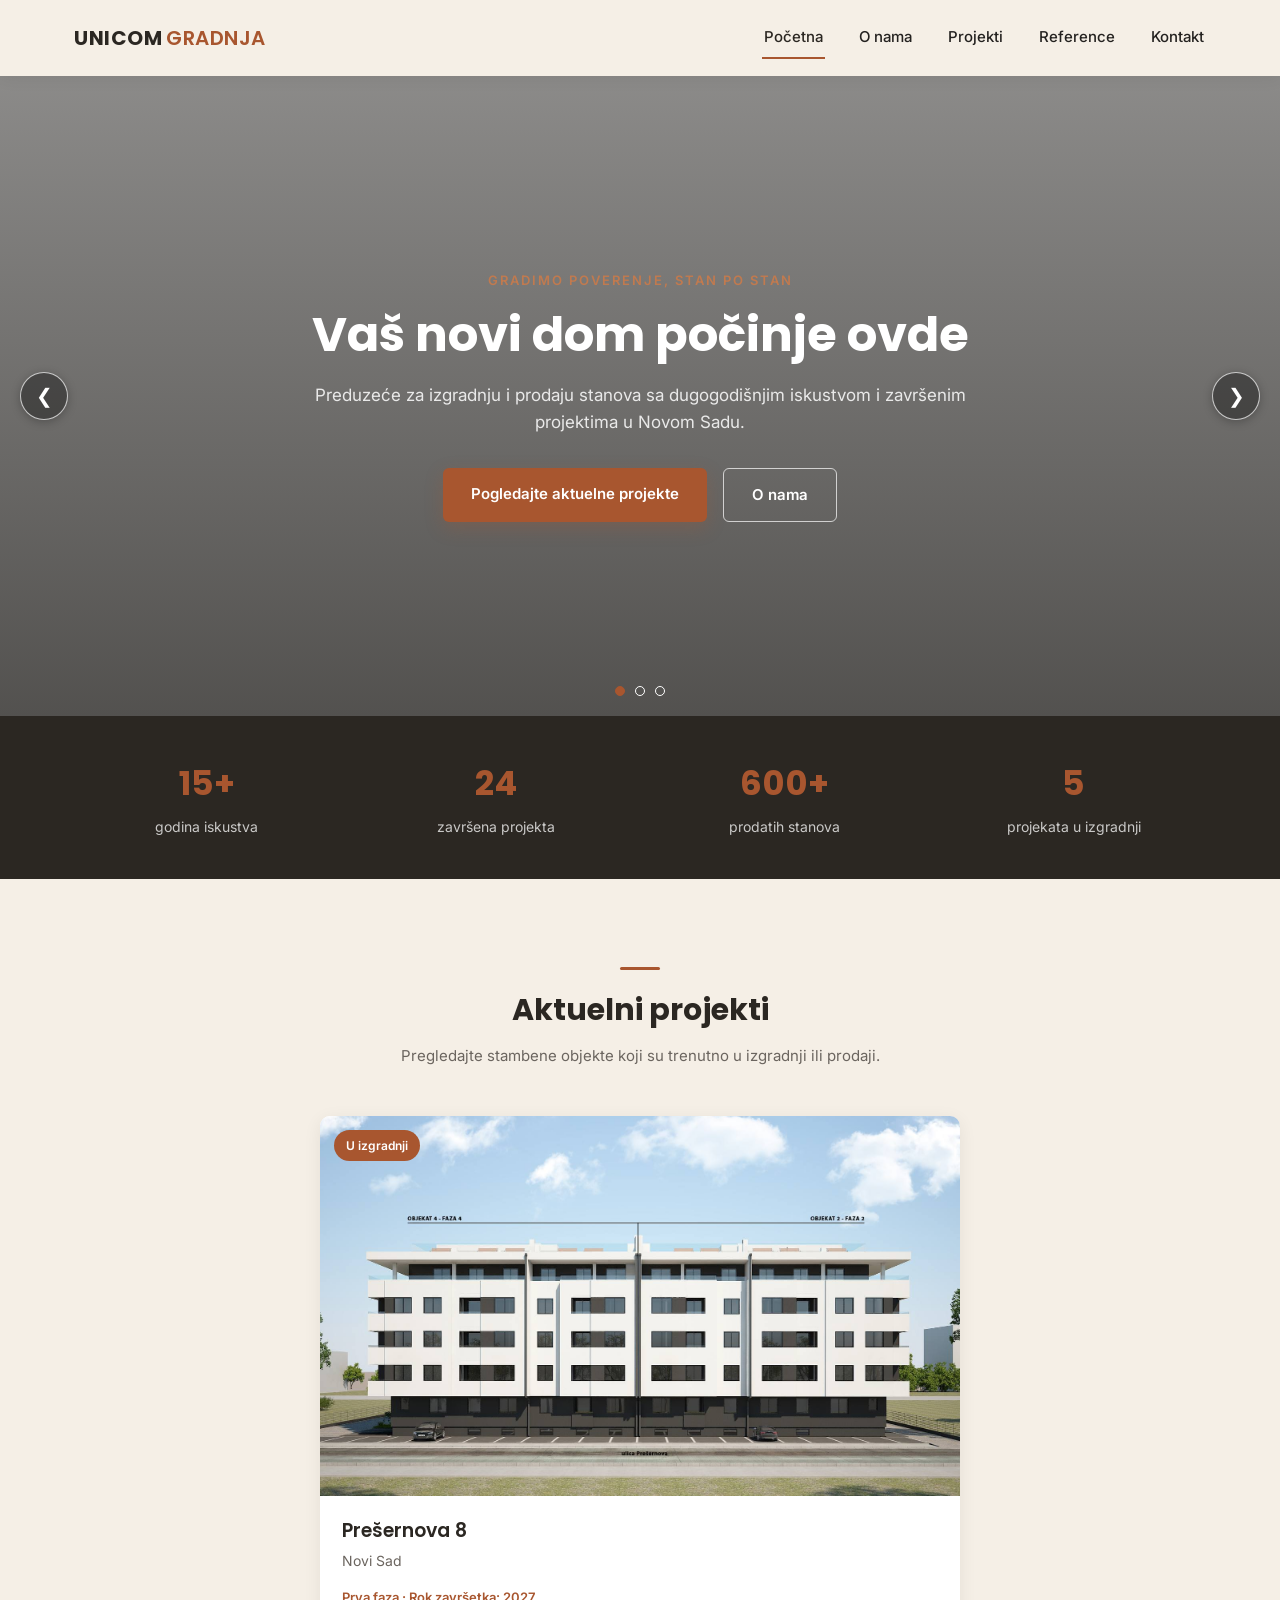
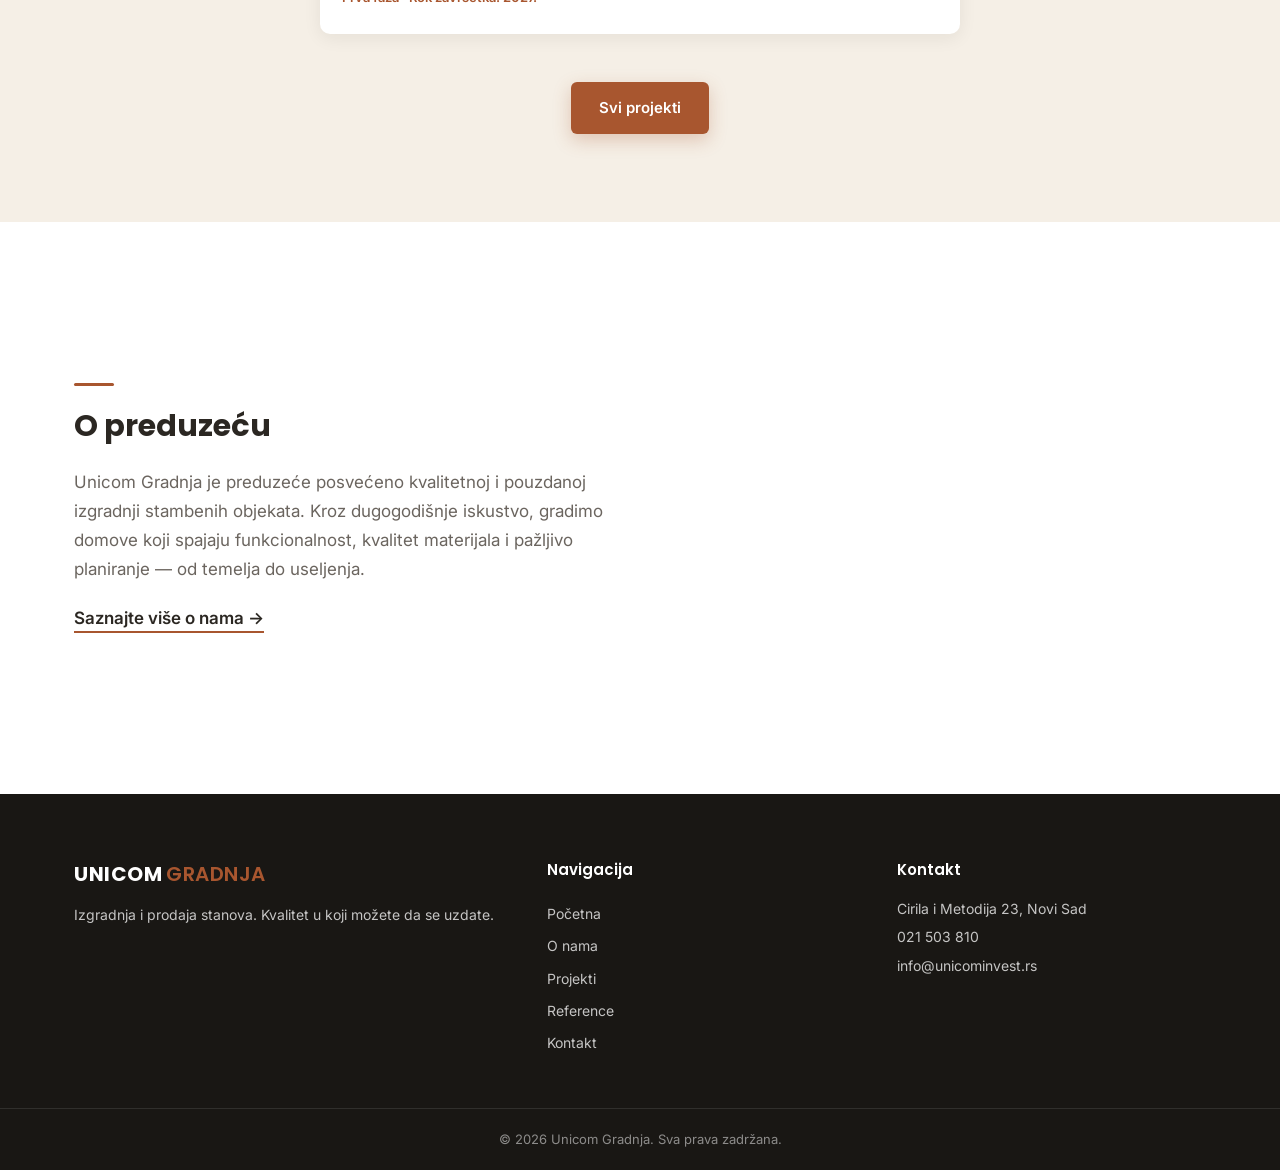
==== index.html @ 90d0e182 "Viša galerija projekta, 12 stanova po strani tabele Stanje sačuvano pre probnog redizajna (grana red" ====
<!DOCTYPE html>
<html lang="sr">
<head>
<meta charset="UTF-8">
<meta name="viewport" content="width=device-width, initial-scale=1.0">
<title>Unicom Gradnja &mdash; Izgradnja i prodaja stanova</title>
<link rel="preconnect" href="https://fonts.googleapis.com">
<link rel="preconnect" href="https://fonts.gstatic.com" crossorigin>
<link href="https://fonts.googleapis.com/css2?family=Poppins:wght@500;600;700&family=Inter:wght@400;500;600&display=swap" rel="stylesheet">
<link rel="stylesheet" href="css/style.css?v=18">
</head>
<body>

<header class="site-header">
  <div class="container header-inner">
    <a href="index.html" class="logo">UNICOM<span>GRADNJA</span></a>

    <nav class="main-nav" id="main-nav">
      <a href="index.html" class="active">Početna</a>
      <a href="o-nama.html">O nama</a>
      <a href="projekti.html">Projekti</a>
      <a href="reference.html">Reference</a>
      <a href="kontakt.html">Kontakt</a>
    </nav>

    <button class="nav-toggle" id="nav-toggle" aria-label="Otvori meni" aria-expanded="false">
      <span></span><span></span><span></span>
    </button>
  </div>
</header>

<section class="slider hero" data-autoplay="5000">
  <div class="slider-slide active" style="background-image:url('https://images.unsplash.com/photo-1486406146926-c627a92ad1ab?w=1600&h=900&fit=crop&q=80&auto=format')"></div>
  <div class="slider-slide" style="background-image:url('https://images.unsplash.com/photo-1545324418-cc1a3fa10c00?w=1600&h=900&fit=crop&q=80&auto=format')"></div>
  <div class="slider-slide" style="background-image:url('https://images.unsplash.com/photo-1560448204-603b3fc33ddc?w=1600&h=900&fit=crop&q=80&auto=format')"></div>
  <div class="slider-overlay"></div>

  <div class="slider-content">
    <p class="hero-eyebrow">Gradimo poverenje, stan po stan</p>
    <h1>Vaš novi dom počinje ovde</h1>
    <p class="hero-sub">Preduzeće za izgradnju i prodaju stanova sa dugogodišnjim iskustvom i završenim projektima u Novom Sadu.</p>
    <div class="hero-actions">
      <a href="projekti.html" class="btn btn-primary">Pogledajte aktuelne projekte</a>
      <a href="o-nama.html" class="btn btn-outline">O nama</a>
    </div>
  </div>

  <div class="slider-dots">
    <button class="slider-dot active" aria-label="Slika 1"></button>
    <button class="slider-dot" aria-label="Slika 2"></button>
    <button class="slider-dot" aria-label="Slika 3"></button>
  </div>

  <button class="slider-arrow slider-prev" aria-label="Prethodna slika">&#10094;</button>
  <button class="slider-arrow slider-next" aria-label="Sledeća slika">&#10095;</button>
</section>

<section class="stats">
  <div class="container stats-grid">
    <div class="stat">
      <span class="stat-number">15+</span>
      <span class="stat-label">godina iskustva</span>
    </div>
    <div class="stat">
      <span class="stat-number">24</span>
      <span class="stat-label">završena projekta</span>
    </div>
    <div class="stat">
      <span class="stat-number">600+</span>
      <span class="stat-label">prodatih stanova</span>
    </div>
    <div class="stat">
      <span class="stat-number">5</span>
      <span class="stat-label">projekata u izgradnji</span>
    </div>
  </div>
</section>

<section class="projects-teaser">
  <div class="container">
    <div class="section-head">
      <h2>Aktuelni projekti</h2>
      <p>Pregledajte stambene objekte koji su trenutno u izgradnji ili prodaji.</p>
    </div>

    <div class="projects-grid">
      <a href="projekat.html" class="project-card">
        <div class="project-thumb" style="background-image:url('images/presernova-4/2.jpg')">
          <span class="badge badge-active">U izgradnji</span>
        </div>
        <div class="project-info">
          <h3>Prešernova 8</h3>
          <p>Novi Sad</p>
          <span class="project-meta">Prva faza &middot; Rok završetka: 2027.</span>
        </div>
      </a>
    </div>

    <div class="teaser-cta">
      <a href="projekti.html" class="btn btn-primary">Svi projekti</a>
    </div>
  </div>
</section>

<section class="about-teaser">
  <div class="container about-grid">
    <div class="about-text">
      <h2>O preduzeću</h2>
      <p>Unicom Gradnja je preduzeće posvećeno kvalitetnoj i pouzdanoj izgradnji stambenih objekata. Kroz dugogodišnje iskustvo, gradimo domove koji spajaju funkcionalnost, kvalitet materijala i pažljivo planiranje &mdash; od temelja do useljenja.</p>
      <a href="o-nama.html" class="link-arrow">Saznajte više o nama &rarr;</a>
    </div>
    <div class="about-image" style="background-image:url('https://images.unsplash.com/photo-1506744038136-46273834b3fb?w=700&h=500&fit=crop&q=80&auto=format')"></div>
  </div>
</section>

<footer class="site-footer">
  <div class="container footer-grid">
    <div class="footer-col">
      <div class="logo footer-logo">UNICOM<span>GRADNJA</span></div>
      <p>Izgradnja i prodaja stanova. Kvalitet u koji možete da se uzdate.</p>
    </div>
    <div class="footer-col">
      <h4>Navigacija</h4>
      <a href="index.html">Početna</a>
      <a href="o-nama.html">O nama</a>
      <a href="projekti.html">Projekti</a>
      <a href="reference.html">Reference</a>
      <a href="kontakt.html">Kontakt</a>
    </div>
    <div class="footer-col">
      <h4>Kontakt</h4>
      <p>Cirila i Metodija 23, Novi Sad</p>
      <p>021 503 810</p>
      <p>info@unicominvest.rs</p>
    </div>
  </div>
  <div class="footer-bottom">
    <div class="container">
      <p>&copy; 2026 Unicom Gradnja. Sva prava zadržana.</p>
    </div>
  </div>
</footer>

<script src="js/script.js?v=17"></script>
</body>
</html>
---- css/style.css ----
/* ==========================================================================
   UNICOM GRADNJA — glavni CSS fajl (koriste ga SVE stranice sajta)

   Kako je fajl organizovan:
   1. Promenljive (boje, fontovi, razmaci) — menjaš OVDE da promeniš ceo sajt
   2. Osnovni reset i tipografija
   3. Komponente, redom kako se pojavljuju na sajtu (header pa naniže)
      Svaka komponenta ima komentar oblika:
      /* ===== STRANICA — Naziv sekcije ===== *ovde nema zvezdice, samo primer*
   4. Responsive (mobilni prikaz) pravila NISU na dnu fajla — svako pravilo
      stoji odmah ispod komponente na koju se odnosi, tako da kad menjaš
      npr. izgled kartica projekata, odmah vidiš i kako se ponašaju na mobilnom.

   Dva praga za mobilni prikaz koja se koriste u celom fajlu:
   - 900px  = tablet / uži desktop
   - 720px  = mobilni telefon
   ========================================================================== */

/* ---- 1. Promenljive: boje, font, razmaci ---- */
:root {
  --navy: #2b2722;          /* glavna tamna boja (topli grafit/beton) — header tekst, naslovi, tamne pozadine */
  --navy-dark: #191714;     /* još tamnija varijanta — footer pozadina, tekst na akcentnim dugmićima */
  --gold: #a8562f;          /* akcentna boja (opeka/cigla) — dugmad, linkovi, naglasci */
  --gold-light: #c17a4f;    /* svetlija varijanta akcentne boje — hover efekat na dugmićima */
  --text-dark: #242220;     /* boja običnog teksta */
  --text-muted: #6b655f;    /* boja "priglušenog" teksta (opisi, podnaslovi) */
  --bg-light: #f5efe6;      /* svetla kamena/bež pozadina za naizmenične sekcije */
  --white: #ffffff;
  --border: #e7ded1;        /* tanka linija/okvir za kartice, tabele, deliocima sekcija (toplo bež) */
  --border-input: #d9d0c2;  /* okvir za forme (select, dugmad za filter) — malo tamniji od --border */
  --radius: 6px;            /* zaobljenje ivica za dugmad */
  --max-width: 1180px;      /* maksimalna širina sadržaja (.container) */
}

/* ---- 2. Reset i osnovna tipografija (važi na celom sajtu) ---- */
* { box-sizing: border-box; margin: 0; padding: 0; }

body {
  font-family: 'Inter', system-ui, sans-serif;
  font-size: 17px;   /* malo krupnije od podrazumevanih 16px — lakše za čitanje */
  color: var(--text-dark);
  background: var(--white);
  line-height: 1.6;
}

h1, h2, h3, h4, .logo {
  font-family: 'Poppins', 'Inter', system-ui, sans-serif; /* naslovi koriste deblji font (Poppins) */
}

a { text-decoration: none; color: inherit; }
ul { list-style: none; }
img { max-width: 100%; display: block; }

/* Centrira sadržaj i ograničava širinu — koristi se na svakoj sekciji sajta */
.container {
  max-width: var(--max-width);
  margin: 0 auto;
  padding: 0 24px;
}

/* ==========================================================================
   SVE STRANICE — Header / navigacija (isti header je na vrhu svake stranice)
   ========================================================================== */
.site-header {
  position: sticky;
  top: 0;
  z-index: 100;
  background: var(--bg-light); /* blago osenčeno umesto čisto belo */
  box-shadow: 0 1px 16px rgba(25,23,20,0.08); /* meka senka umesto ravne linije — malo više dubine */
}

.header-inner {
  display: flex;
  align-items: center;
  justify-content: space-between;
  height: 76px;
}

.logo {
  font-weight: 700;
  font-size: 20px;
  letter-spacing: 0.5px;
  color: var(--navy);
}

.logo span {
  color: var(--gold);
  font-weight: 600;
  margin-left: 4px;
}

.main-nav {
  display: flex;
  gap: 32px;
}

.main-nav a {
  font-size: 15px;
  font-weight: 500;
  color: var(--text-dark);
  padding: 8px 2px;
  border-bottom: 2px solid transparent;
  transition: color 0.2s, border-color 0.2s;
}

/* Podvlačenje zlatnom bojom na hover i na "active" linku (trenutna stranica) */
.main-nav a:hover,
.main-nav a.active {
  color: var(--navy);
  border-bottom-color: var(--gold);
}

/* Hamburger dugme — sakriveno na desktopu, prikazano tek ispod 720px (vidi media query ispod) */
.nav-toggle {
  display: none;
  flex-direction: column;
  justify-content: center;
  gap: 5px;
  width: 40px;
  height: 40px;
  background: none;
  border: none;
  cursor: pointer;
}

.nav-toggle span {
  display: block;
  width: 24px;
  height: 2px;
  background: var(--navy);
  transition: transform 0.2s, opacity 0.2s;
}

/* Mobilni meni: na širem ekranu .main-nav je običan red linkova (gore).
   Ispod 720px postaje padajući meni koji se otvara/zatvara klikom na hamburger
   (JS u script.js samo dodaje/skida klasu "open" na #main-nav). */
@media (max-width: 720px) {
  .nav-toggle { display: flex; }

  .main-nav {
    position: absolute;
    top: 76px;
    left: 0;
    right: 0;
    background: var(--bg-light);
    flex-direction: column;
    gap: 0;
    max-height: 0;
    overflow: hidden;
    transition: max-height 0.3s ease;
    border-bottom: 1px solid var(--border);
  }

  .main-nav.open { max-height: 320px; }

  .main-nav a {
    padding: 16px 24px;
    border-bottom: 1px solid #f0f0f0;
  }
}

/* ==========================================================================
   SVE STRANICE — Dugmad (.btn-primary = puno zlatno, .btn-outline = samo okvir)
   ========================================================================== */
.btn {
  display: inline-block;
  padding: 14px 28px;
  border-radius: var(--radius);
  font-weight: 600;
  font-size: 15px;
  transition: background 0.2s, color 0.2s, border-color 0.2s;
}

.btn-primary {
  background: var(--gold);
  color: var(--white); /* belo umesto tamnog teksta — na emerald pozadini se tamno slabo vidi */
  box-shadow: 0 6px 18px rgba(168,86,47,0.28); /* blagi "glow" u boji akcenta — daje malo lifta dugmetu */
}

.btn-primary:hover {
  background: var(--gold-light);
  box-shadow: 0 8px 22px rgba(168,86,47,0.38);
}

/* Outline dugme se koristi preko tamnih/slika pozadina (npr. hero sekcija) */
.btn-outline {
  border: 1.5px solid rgba(255,255,255,0.7);
  color: var(--white);
}

.btn-outline:hover { background: rgba(255,255,255,0.12); }

/* ==========================================================================
   SLAJDER (generička komponenta) — koristi se na 2 mesta:
   1) Početna (index.html)   → veliki hero slajder sa naslovom i dugmićima (.slider.hero)
   2) Projekat (projekat.html) → galerija slika projekta (.slider.gallery)

   Kako radi: script.js nađe svaki ".slider" na strani i sam upravlja
   slajdovima/tačkicama/strelicama — dovoljno je dodati istu HTML strukturu
   (.slider-slide, .slider-dot, .slider-prev/.slider-next) na novoj stranici
   i JS će je automatski pokrenuti.
   ========================================================================== */
.slider {
  position: relative;
  overflow: hidden;
  display: flex;
  align-items: center;
  justify-content: center;
}

.slider-slide {
  position: absolute;
  inset: 0;
  background-size: cover;
  background-position: center;
  opacity: 0;
  transition: opacity 1.2s ease;
}

.slider-slide.active { opacity: 1; }

.slider-dots {
  position: absolute;
  bottom: 20px;
  left: 50%;
  transform: translateX(-50%);
  z-index: 2;
  display: flex;
  gap: 10px;
}

.slider-dot {
  width: 10px;
  height: 10px;
  border-radius: 50%;
  border: 1.5px solid var(--white);
  background: transparent;
  cursor: pointer;
  padding: 0;
}

.slider-dot.active { background: var(--gold); border-color: var(--gold); }

.slider-arrow {
  position: absolute;
  top: 50%;
  transform: translateY(-50%);
  z-index: 2;
  background: rgba(20,20,20,0.45);   /* tamna, uočljiva na svetlim i tamnim fotografijama */
  border: 1.5px solid rgba(255,255,255,0.7);
  box-shadow: 0 2px 10px rgba(0,0,0,0.25);
  color: var(--white);
  width: 48px;
  height: 48px;
  border-radius: 50%;
  cursor: pointer;
  font-size: 20px;
  display: flex;
  align-items: center;
  justify-content: center;
  transition: background 0.2s, transform 0.2s;
}

.slider-arrow:hover { background: rgba(20,20,20,0.7); transform: translateY(-50%) scale(1.06); }

/* Dugme za uvećavanje slike (samo na .slider.gallery — projekat.html).
   Isti vizuelni jezik kao strelice, u donjem desnom uglu, iznad tačkica. */
.slider-zoom-btn {
  position: absolute;
  bottom: 18px;
  right: 20px;
  z-index: 2;
  background: rgba(20,20,20,0.45);
  border: 1.5px solid rgba(255,255,255,0.7);
  box-shadow: 0 2px 10px rgba(0,0,0,0.25);
  color: var(--white);
  width: 40px;
  height: 40px;
  border-radius: 50%;
  cursor: pointer;
  font-size: 16px;
  display: flex;
  align-items: center;
  justify-content: center;
  transition: background 0.2s, transform 0.2s;
}

.slider-zoom-btn:hover { background: rgba(20,20,20,0.7); transform: scale(1.06); }
.slider-prev { left: 20px; }
.slider-next { right: 20px; }

/* --- Varijanta 1: Hero slajder (samo Početna) --- */
.slider.hero { height: 640px; }

/* Taman preliv preko slike da bekli tekst ostane čitljiv */
.slider-overlay {
  position: absolute;
  inset: 0;
  background: linear-gradient(180deg, rgba(25,23,20,0.5) 0%, rgba(25,23,20,0.75) 100%);
}

.slider-content {
  position: relative;
  z-index: 2;
  text-align: center;
  color: var(--white);
  max-width: 720px;
  padding: 0 24px;
}

.hero-eyebrow {
  text-transform: uppercase;
  letter-spacing: 2px;
  font-size: 13px;
  font-weight: 600;
  color: var(--gold-light);
  margin-bottom: 16px;
}

.slider-content h1 {
  font-size: 48px;
  font-weight: 700;
  line-height: 1.2;
  margin-bottom: 18px;
}

.hero-sub {
  font-size: 17px;
  color: rgba(255,255,255,0.85);
  margin-bottom: 32px;
}

.hero-actions {
  display: flex;
  gap: 16px;
  justify-content: center;
  flex-wrap: wrap;
}

@media (max-width: 720px) {
  .slider.hero { height: 560px; }
  .slider-content h1 { font-size: 32px; }
  .hero-sub { font-size: 15px; }
  .slider-arrow { display: none; } /* na malom ekranu ostaju samo tačkice */
}

/* --- Varijanta 2: Galerija slika na strani projekta (samo projekat.html) --- */
.slider.gallery {
  height: 540px;
  border-radius: 10px;
  margin-bottom: 16px;
}

/* Blagi taman preliv pri dnu, samo da se tačkice bolje vide na svetlim slikama */
.slider.gallery::after {
  content: '';
  position: absolute;
  inset: 0;
  background: linear-gradient(180deg, transparent 65%, rgba(0,0,0,0.35) 100%);
  pointer-events: none;
}

@media (max-width: 720px) {
  .slider.gallery { height: 360px; }
}

/* ==========================================================================
   POČETNA (index.html) — Traka sa brojkama (godine iskustva, broj projekata...)
   ========================================================================== */
.stats {
  background: var(--navy);
  padding: 40px 0;
}

.stats-grid {
  display: grid;
  grid-template-columns: repeat(4, 1fr);
  gap: 24px;
  text-align: center;
}

.stat-number {
  display: block;
  font-family: 'Poppins', sans-serif;
  font-size: 34px;
  font-weight: 700;
  color: var(--gold);
}

.stat-label {
  display: block;
  font-size: 14px;
  color: rgba(255,255,255,0.75);
  margin-top: 6px;
}

@media (max-width: 900px) {
  .stats-grid { grid-template-columns: repeat(2, 1fr); row-gap: 28px; }
}

/* ==========================================================================
   Naslov sekcije sa podnaslovom, centriran — mali reusable komad,
   trenutno se ne koristi na aktivnim stranicama ali je ostavljen za dalje sekcije.
   ========================================================================== */
.section-head {
  text-align: center;
  max-width: 560px;
  margin: 0 auto 48px;
}

.section-head h2 {
  font-size: 30px;
  font-weight: 700;
  color: var(--navy);
  margin-bottom: 10px;
}

/* Mala akcentna crtica iznad centriranih naslova sekcija — čisto dekorativno,
   daje malo "brenda" umesto da naslov samo tako stoji na strani */
.section-head h2::before {
  content: '';
  display: block;
  width: 40px;
  height: 3px;
  background: var(--gold);
  border-radius: 2px;
  margin: 0 auto 16px;
}

.section-head p {
  color: var(--text-muted);
  font-size: 15px;
}

/* ==========================================================================
   Kartica projekta (.project-card) — reusable komad koji se koristi na:
   - Početna (index.html)   → "Aktuelni projekti" (3 kartice)
   - Projekti (projekti.html) → puna mreža svih projekata
   ========================================================================== */
.projects-teaser {
  padding: 88px 0;
  background: var(--bg-light);
}

/* Flex (ne grid!) namerno — kad ima malo projekata (realno 1, možda 2),
   kartice se lepo centriraju umesto da ostanu zalepljene levo sa praznim
   prostorom desno. grow:0 znači da kartice ne postaju "razvučene" da
   popune red — svaka drži svoju širinu (~340px), a shrink:1 dozvoljava
   da se stisnu na uskom (mobilnom) ekranu. Kad ima 3+ projekata, sami
   se ređaju u nove redove (flex-wrap), i dalje centrirano. */
.projects-grid {
  display: flex;
  flex-wrap: wrap;
  justify-content: center;
  gap: 28px;
}

.project-card {
  flex: 0 1 340px;
  background: var(--white);
  border-radius: 10px;
  overflow: hidden;
  box-shadow: 0 4px 18px rgba(25,23,20,0.07);
  transition: transform 0.25s, box-shadow 0.25s;
}

.project-card:hover {
  transform: translateY(-4px);
  box-shadow: 0 10px 26px rgba(25,23,20,0.14);
}

.project-thumb {
  position: relative;
  height: 190px;
  background-size: cover;
  background-position: center;
}

/* Veće kartice kad ima malo projekata (klase count-1 / count-2 dodaje
   script.js, funkcija initProjectsGridSizing — vidi tamo kako broji).
   Sa 3+ projekata ostaje podrazumevana veličina (340px / 190px) gore. */
.projects-grid.count-2 .project-card { flex-basis: 460px; }
.projects-grid.count-2 .project-thumb { height: 260px; }

.projects-grid.count-1 .project-card { flex-basis: 640px; }
.projects-grid.count-1 .project-thumb { height: 380px; }

@media (max-width: 720px) {
  /* Na mobilnom su kartice pune širine ekrana, pa veća fiksna visina
     slike (380px/260px) izgleda nezgrapno — vraćamo je na podrazumevanu. */
  .projects-grid.count-1 .project-thumb,
  .projects-grid.count-2 .project-thumb { height: 220px; }
}

/* Oznaka "U izgradnji" / "U prodaji" u gornjem levom uglu slike */
.badge {
  position: absolute;
  top: 14px;
  left: 14px;
  font-size: 12px;
  font-weight: 600;
  padding: 6px 12px;
  border-radius: 20px;
  color: var(--white);
}

.badge-active { background: var(--gold); }  /* "U izgradnji" — tekst ostaje belo (nasleđeno iz .badge), tamno se ne vidi na emerald pozadini */
.badge-sale { background: var(--navy); }    /* "U prodaji" */

.project-info {
  padding: 20px 22px 24px;
}

.project-info h3 {
  font-size: 19px;
  font-weight: 600;
  color: var(--navy);
  margin-bottom: 4px;
}

.project-info p {
  color: var(--text-muted);
  font-size: 14px;
  margin-bottom: 10px;
}

.project-meta {
  font-size: 13px;
  color: var(--gold);
  font-weight: 600;
}

.teaser-cta {
  text-align: center;
  margin-top: 48px;
}

/* ==========================================================================
   POČETNA (index.html) — "O preduzeću" teaser sekcija (kratak tekst + slika)
   ========================================================================== */
.about-teaser {
  padding: 96px 0;
}

.about-grid {
  display: grid;
  grid-template-columns: 1fr 1fr;
  gap: 56px;
  align-items: center;
}

@media (max-width: 900px) {
  .about-grid { grid-template-columns: 1fr; }
}

.about-text h2 {
  font-size: 30px;
  font-weight: 700;
  color: var(--navy);
  margin-bottom: 18px;
}

.about-text h2::before {
  content: '';
  display: block;
  width: 40px;
  height: 3px;
  background: var(--gold);
  border-radius: 2px;
  margin-bottom: 16px;
}

.about-text p {
  color: var(--text-muted);
  font-size: 17px;
  line-height: 1.7;
  margin-bottom: 22px;
}

.link-arrow {
  font-weight: 600;
  color: var(--navy);
  border-bottom: 2px solid var(--gold);
  padding-bottom: 3px;
}

.about-image {
  height: 380px;
  border-radius: 10px;
  background-size: cover;
  background-position: center;
}

@media (max-width: 900px) {
  .about-image { order: -1; height: 280px; } /* slika ide iznad teksta i malo niža na užem ekranu */
}

/* Isti about-grid, samo obrnut redosled (slika levo, tekst desno) — za
   naizmenične sekcije na O nama stranici, da ne deluje monotono kad ih
   ima više zaredom. Na mobilnom (ispod 900px) slika i dalje ide iznad
   teksta kao i inače (vidi media query gore). */
.about-grid-reverse .about-image { order: -1; }

/* ==========================================================================
   UNUTRAŠNJE STRANICE — Banner na vrhu (naslov preko slike). Koristi ga:
   o-nama.html, kontakt.html, projekti.html, reference.html
   ========================================================================== */
.page-banner {
  position: relative;
  height: 260px;
  display: flex;
  align-items: center;
  justify-content: center;
  text-align: center;
  color: var(--white);
  background-size: cover;
  background-position: center;
}

.page-banner::after {
  content: '';
  position: absolute;
  inset: 0;
  background: linear-gradient(180deg, rgba(25,23,20,0.55) 0%, rgba(25,23,20,0.8) 100%);
}

.page-banner-content {
  position: relative;
  z-index: 2;
}

.page-banner-content .eyebrow {
  text-transform: uppercase;
  letter-spacing: 2px;
  font-size: 13px;
  font-weight: 600;
  color: var(--gold-light);
  margin-bottom: 10px;
}

.page-banner-content h1 {
  font-size: 36px;
  font-weight: 700;
}

@media (max-width: 720px) {
  .page-banner-content h1 { font-size: 28px; }
}

/* Osnovni "razmak odozgo/odozdo" za sekcije na unutrašnjim stranicama.
   Dodaj klasu "bg-light" za bež pozadinu (npr. naizmenične sekcije). */
.content-section { padding: 80px 0; }
.content-section.bg-light { background: var(--bg-light); }

/* ==========================================================================
   O NAMA (o-nama.html) — uvodni tekst + 3 kartice vrednosti firme
   ========================================================================== */
.about-lead {
  max-width: 760px;
  margin: 0 auto 56px;
  text-align: center;
  color: var(--text-muted);
  font-size: 18px;
  line-height: 1.7;
}

.values-grid {
  display: grid;
  grid-template-columns: repeat(3, 1fr);
  gap: 28px;
}

@media (max-width: 900px) {
  .values-grid { grid-template-columns: 1fr; }
}

.value-card {
  background: var(--white);
  border: 1px solid var(--border);
  border-radius: 10px;
  padding: 32px 28px;
  text-align: center;
  box-shadow: 0 4px 18px rgba(25,23,20,0.05);
  transition: transform 0.25s, box-shadow 0.25s;
}

.value-card:hover {
  transform: translateY(-4px);
  box-shadow: 0 10px 26px rgba(25,23,20,0.1);
}

.value-card .value-icon {
  width: 52px;
  height: 52px;
  border-radius: 50%;
  background: var(--bg-light);
  color: var(--gold);
  display: flex;
  align-items: center;
  justify-content: center;
  font-size: 20px;
  font-weight: 700;
  margin: 0 auto 18px;
}

.value-card h3 {
  font-size: 18px;
  color: var(--navy);
  margin-bottom: 10px;
}

.value-card p {
  color: var(--text-muted);
  font-size: 15px;
}

/* ==========================================================================
   KONTAKT (kontakt.html) — podaci za kontakt (levo) + mapa (desno)
   ========================================================================== */
.contact-grid {
  display: grid;
  grid-template-columns: 0.9fr 1.3fr;
  gap: 48px;
  align-items: start;
}

@media (max-width: 900px) {
  .contact-grid { grid-template-columns: 1fr; }
}

.contact-info h2 {
  font-size: 24px;
  color: var(--navy);
  margin-bottom: 18px;
}

.contact-item { margin-bottom: 22px; }

.contact-item .label {
  display: block;
  font-size: 12px;
  text-transform: uppercase;
  letter-spacing: 1px;
  color: var(--gold);
  font-weight: 600;
  margin-bottom: 4px;
}

.contact-item .value {
  font-size: 16px;
  color: var(--text-dark);
}

.map-wrap {
  border-radius: 10px;
  overflow: hidden;
  border: 1px solid var(--border);
  height: 420px;
}

.map-wrap iframe {
  width: 100%;
  height: 100%;
  border: 0;
  display: block;
}

/* Manja mapa na stranici projekta (projekat.html), između opisa i tabele stanova */
.map-wrap.project-map {
  height: 280px;
  margin: 8px 0 40px;
}

@media (max-width: 720px) {
  .map-wrap.project-map { height: 220px; }
}

/* ==========================================================================
   Filter dugmad (pilule) — koristi se na:
   - Reference (reference.html) → filter po projektu
   JS (initGalleryFilter u script.js) dodaje/skida klasu "active"
   ========================================================================== */
.filter-bar {
  display: flex;
  flex-wrap: wrap;
  gap: 12px;
  justify-content: center;
  margin-bottom: 48px;
}

.filter-btn {
  padding: 10px 20px;
  border-radius: 20px;
  border: 1px solid var(--border-input);
  background: var(--white);
  font-size: 14px;
  font-weight: 500;
  cursor: pointer;
  transition: all 0.2s;
}

.filter-btn:hover { border-color: var(--gold); }

.filter-btn.active {
  background: var(--navy);
  border-color: var(--navy);
  color: var(--white);
}

/* ==========================================================================
   REFERENCE (reference.html) — blok po završenom projektu (naslov + slike)
   ========================================================================== */
.gallery-project-block { margin-bottom: 64px; }

.gallery-meta-row {
  display: flex;
  justify-content: space-between;
  align-items: flex-end;
  flex-wrap: wrap;
  gap: 16px;
  margin-bottom: 24px;
  border-bottom: 1px solid var(--border);
  padding-bottom: 18px;
}

.gallery-meta-row h2 {
  font-size: 22px;
  color: var(--navy);
  margin-bottom: 6px;
}

.gallery-meta-row p {
  color: var(--text-muted);
  font-size: 14px;
}

.gallery-stats {
  display: flex;
  gap: 24px;
  font-size: 13px;
  color: var(--text-muted);
}

.gallery-stats strong {
  color: var(--gold);
  display: block;
  font-size: 16px;
}

.gallery-grid {
  display: grid;
  grid-template-columns: repeat(3, 1fr);
  gap: 20px;
}

@media (max-width: 900px) {
  .gallery-grid { grid-template-columns: repeat(2, 1fr); }
}
@media (max-width: 720px) {
  .gallery-grid { grid-template-columns: 1fr; }
}

.gallery-img {
  height: 220px;
  border-radius: 8px;
  background-size: cover;
  background-position: center;
  cursor: pointer;
  transition: opacity 0.2s;
}

.gallery-img:hover { opacity: 0.85; }

/* ==========================================================================
   REFERENCE (reference.html) — lightbox (uvećan prikaz slike na klik)

   Deli osnovni izgled sa .modal (tamna pozadina preko cele strane), ali
   nema belu kartu — samo slika + strelice + dugme za zatvaranje, direktno
   na tamnoj pozadini. initLightbox u script.js:
   - na klik na .gallery-img upamti SVE slike iz istog .gallery-project-block
     (da strelice prelaze samo kroz slike tog projekta, ne svih projekata)
   - strelice/tastatura (levo/desno/Escape) menjaju prikazanu sliku
   ========================================================================== */
.lightbox-image {
  max-width: 96vw;
  max-height: 94vh;
  border-radius: 8px;
  display: block;
}

.lightbox-close {
  position: fixed;
  top: 24px;
  right: 24px;
  z-index: 201;
  width: 44px;
  height: 44px;
  border-radius: 50%;
  border: none;
  background: rgba(255,255,255,0.15);
  color: var(--white);
  font-size: 24px;
  line-height: 1;
  cursor: pointer;
  transition: background 0.2s;
}

.lightbox-close:hover { background: rgba(255,255,255,0.3); }

.lightbox-arrow {
  position: fixed;
  top: 50%;
  transform: translateY(-50%);
  z-index: 201;
  width: 52px;
  height: 52px;
  border-radius: 50%;
  border: none;
  background: rgba(255,255,255,0.15);
  color: var(--white);
  font-size: 18px;
  cursor: pointer;
  transition: background 0.2s;
}

.lightbox-arrow:hover { background: rgba(255,255,255,0.3); }
.lightbox-prev { left: 24px; }
.lightbox-next { right: 24px; }

@media (max-width: 720px) {
  .lightbox-arrow { width: 40px; height: 40px; font-size: 15px; }
  .lightbox-prev { left: 10px; }
  .lightbox-next { right: 10px; }
  .lightbox-close { top: 12px; right: 12px; }
}

/* ==========================================================================
   PROJEKAT — detaljna stranica (projekat.html) — "chipovi" sa osnovnim
   podacima o projektu (lokacija, rok, spratnost, broj stanova, kvadratura)
   ========================================================================== */
.project-meta-row {
  display: flex;
  flex-wrap: wrap;
  gap: 14px;
  margin-bottom: 32px;
}

.meta-chip {
  background: var(--bg-light);
  border-radius: 8px;
  padding: 12px 18px;
  font-size: 13px;
  color: var(--text-muted);
  border-left: 3px solid var(--gold); /* tanka akcentna ivica — malo izdvaja chipove od okolne pozadine */
}

.meta-chip strong {
  display: block;
  font-size: 15px;
  color: var(--navy);
  margin-top: 2px;
}

.project-description {
  max-width: 800px;
  color: var(--text-muted);
  font-size: 17px;
  line-height: 1.7;
  margin-bottom: 16px;
}

/* Kratka napomena o ceni, ispod glavnog opisa — link vodi na Kontakt */
.price-note {
  max-width: 800px;
  color: var(--text-muted);
  font-size: 14px;
  margin-bottom: 48px;
}

.price-note a {
  color: var(--gold);
  font-weight: 600;
  border-bottom: 1px solid var(--gold);
}

/* ==========================================================================
   PROJEKAT — detaljna stranica (projekat.html) — filter + tabela stanova

   Kako filter radi (script.js, initApartments):
   - svaki red tabele (<tr>) ima data-sprat i data-tip atribute
   - dropdown meniji #filter-sprat i #filter-tip menjaju koji redovi su vidljivi
   - klik na red otvara modal (#sketch-modal, stilovi na dnu ovog fajla) sa skicom
   ========================================================================== */
.apartments-head {
  display: flex;
  justify-content: space-between;
  align-items: center;
  flex-wrap: wrap;
  gap: 16px;
  margin-bottom: 24px;
}

@media (max-width: 720px) {
  .apartments-head { flex-direction: column; align-items: flex-start; }
}

.apartments-head h2 {
  font-size: 24px;
  color: var(--navy);
}

.apartments-filters {
  display: flex;
  gap: 12px;
  flex-wrap: wrap;
  align-items: center;
}

.apartments-filters select {
  padding: 10px 14px;
  border-radius: 6px;
  border: 1px solid var(--border-input);
  background: var(--white);
  font-size: 14px;
  font-family: inherit;
  color: var(--text-dark);
  cursor: pointer;
}

.filter-reset-btn {
  padding: 10px 16px;
  border-radius: 6px;
  border: 1px solid var(--border-input);
  background: var(--white);
  font-size: 14px;
  cursor: pointer;
  color: var(--text-muted);
}

.filter-reset-btn:hover { border-color: var(--gold); color: var(--gold); }

/* overflow-x: auto — na uskom ekranu tabela se horizontalno skroluje
   umesto da se steže i lomi (vidi min-width na .apartments-table) */
.table-wrap {
  overflow-x: auto;
  border: 1px solid var(--border);
  border-radius: 10px;
  margin-bottom: 24px;
}

/* Paginacija ispod tabele stanova — puni je script.js (renderPagination) */
.pagination {
  display: flex;
  justify-content: center;
  align-items: center;
  gap: 8px;
  margin-bottom: 88px;
}

.page-btn {
  min-width: 38px;
  height: 38px;
  padding: 0 6px;
  border-radius: 8px;
  border: 1px solid var(--border-input);
  background: var(--white);
  color: var(--text-dark);
  font-size: 14px;
  font-weight: 600;
  cursor: pointer;
  transition: background 0.2s, color 0.2s, border-color 0.2s;
}

.page-btn:hover { border-color: var(--gold); color: var(--gold); }

.page-btn.active {
  background: var(--navy);
  border-color: var(--navy);
  color: var(--white);
}

.page-btn:disabled {
  opacity: 0.35;
  cursor: default;
}

.page-btn:disabled:hover { border-color: var(--border-input); color: var(--text-dark); }

.apartments-table {
  width: 100%;
  border-collapse: collapse;
  min-width: 720px;
}

.apartments-table th {
  background: var(--navy);
  color: var(--white);
  text-align: left;
  font-size: 13px;
  font-weight: 600;
  padding: 16px 18px;
}

.apartments-table td {
  padding: 14px 18px;
  font-size: 14px;
  border-top: 1px solid var(--border);
  color: var(--text-dark);
}

.apartments-table tbody tr {
  cursor: pointer;
  transition: background 0.15s;
}

.apartments-table tbody tr:hover { background: var(--bg-light); }

/* Dugme "Pregled" u tabeli stanova — klik (kao i klik bilo gde na red,
   vidi initApartments/attachRowEvents u script.js) otvara modal sa detaljima
   stana i skicom (PDF ako postoji, inače placeholder). */
.view-btn {
  padding: 8px 16px;
  border-radius: 20px;
  border: 1px solid var(--gold);
  background: var(--white);
  color: var(--gold);
  font-size: 13px;
  font-weight: 600;
  cursor: pointer;
  white-space: nowrap;
  transition: background 0.2s, color 0.2s;
}

.view-btn:hover {
  background: var(--gold);
  color: var(--white);
}

.view-btn-icon { display: none; } /* na desktopu dugme ima samo tekst ("Pregled") */

/* Mobilna tabela stanova (ispod 720px) — manje kolona (Sprat/Tip/Kvadratura
   + lupica za pregled), bez horizontalnog skrola i bez paginacije (vidi
   isMobileTable/renderTable u script.js, koji na ovoj širini učita sve
   redove odjednom umesto da ih deli na strane). */
@media (max-width: 720px) {
  .apartments-table { min-width: 0; }

  .apartments-table .col-stan,
  .apartments-table .col-sobe,
  .apartments-table .col-status {
    display: none;
  }

  .apartments-table th,
  .apartments-table td {
    padding: 12px 8px;
    font-size: 13px;
  }

  .apartments-table .col-pregled { width: 1%; } /* kolona se steže na širinu dugmeta */

  .view-btn-text { display: none; }
  .view-btn-icon { display: inline-block; }

  .view-btn {
    width: 34px;
    height: 34px;
    padding: 0;
    border-radius: 50%;
    display: flex;
    align-items: center;
    justify-content: center;
    font-size: 14px;
  }
}

/* Status stana — 3 boje: zelena = dostupno, žuta = rezervisano, crvena = prodato.
   Ako dodaješ novi status, prati isti obrazac (bg = bledo, color = tamnija nijansa iste boje). */
.status-pill {
  display: inline-block;
  padding: 4px 12px;
  border-radius: 20px;
  font-size: 12px;
  font-weight: 600;
  white-space: nowrap;
}

.status-dostupno { background: #e6f0e6; color: #2f6b2f; }
.status-rezervisano { background: #faf1de; color: #8a6a1f; }
.status-prodato { background: #f4e4e0; color: #a34632; }
.status-nepoznato { background: #ececec; color: #5c6470; } /* status iz sheet-a koji ne prepoznajemo — vidi normalizeStatus u script.js */

/* Poruka dok se tabela stanova učitava iz Google Sheet-a (ili ako fetch ne uspe) */
.table-status {
  text-align: center;
  color: var(--text-muted);
  font-size: 14px;
  padding: 40px 0;
}

/* ==========================================================================
   PROJEKAT — detaljna stranica (projekat.html) — modal (iskačući prozor)
   sa skicom stana. Otvara/zatvara se preko script.js (initApartments).
   ========================================================================== */
.modal {
  display: none;               /* podrazumevano sakriven */
  position: fixed;
  inset: 0;
  z-index: 200;
  align-items: center;
  justify-content: center;
  background: rgba(25,23,20,0.6);
  padding: 24px;
}

.modal.open { display: flex; } /* JS dodaje ovu klasu da otvori modal */

.modal-box {
  background: var(--white);
  border-radius: 10px;
  max-width: 640px;
  width: 100%;
  max-height: 90vh;
  overflow-y: auto;
  padding: 32px;
  position: relative;
}

.modal-close {
  position: absolute;
  top: 18px;
  right: 18px;
  background: none;
  border: none;
  font-size: 22px;
  cursor: pointer;
  color: var(--text-muted);
  line-height: 1;
}

.modal-box h3 {
  font-size: 20px;
  color: var(--navy);
  margin-bottom: 18px;
}

/* Prostor za skicu — script.js (initApartments) ovde ubacuje ILI iframe sa
   pravim PDF-om skice (kad stan ima data-skica-pdf link, npr. sa Google
   Drive-a), ILI placeholder sliku + kratku napomenu, dok prava skica ne
   bude dostupna. Isti prostor, samo drugačiji sadržaj. */
.modal-sketch-wrap { margin-bottom: 16px; }

.modal-sketch {
  width: 100%;
  border: 1px solid var(--border);
  border-radius: 8px;
  background: var(--bg-light);
  display: block;
}

/* Iframe sa PDF-om treba dosta visine da bi skica bila čitljiva */
.modal-sketch-frame {
  width: 100%;
  height: 480px;
  border: 1px solid var(--border);
  border-radius: 8px;
  background: var(--bg-light);
  display: block;
}

@media (max-width: 720px) {
  .modal-sketch-frame { height: 360px; }
}

.modal-empty-note {
  font-size: 13px;
  color: var(--text-muted);
  text-align: center;
  margin-top: 10px;
}

.modal-download { margin-bottom: 20px; }

.modal-meta {
  display: flex;
  flex-wrap: wrap;
  gap: 10px 20px;
  font-size: 14px;
  color: var(--text-muted);
}

.modal-meta span strong {
  color: var(--navy);
  font-weight: 600;
  margin-right: 4px;
}

/* ==========================================================================
   SVE STRANICE — Footer (isti footer je na dnu svake stranice)
   ========================================================================== */
.site-footer {
  background: var(--navy-dark);
  color: rgba(255,255,255,0.75);
  padding-top: 64px;
}

.footer-grid {
  display: grid;
  grid-template-columns: 1.4fr 1fr 1fr;
  gap: 40px;
  padding-bottom: 48px;
}

@media (max-width: 900px) {
  .footer-grid { grid-template-columns: 1fr 1fr; }
}
@media (max-width: 720px) {
  .footer-grid { grid-template-columns: 1fr; text-align: left; }
}

.footer-logo { margin-bottom: 14px; color: var(--white); }
.footer-logo span { color: var(--gold); }

.footer-col p { font-size: 14px; margin-bottom: 6px; }

.footer-col h4 {
  color: var(--white);
  font-size: 15px;
  margin-bottom: 16px;
  font-weight: 600;
}

.footer-col a {
  display: block;
  font-size: 14px;
  padding: 5px 0;
  color: rgba(255,255,255,0.75);
  transition: color 0.2s;
}

.footer-col a:hover { color: var(--gold); }

.footer-bottom {
  border-top: 1px solid rgba(255,255,255,0.1);
  padding: 20px 0;
  font-size: 13px;
  text-align: center;
  color: rgba(255,255,255,0.5);
}
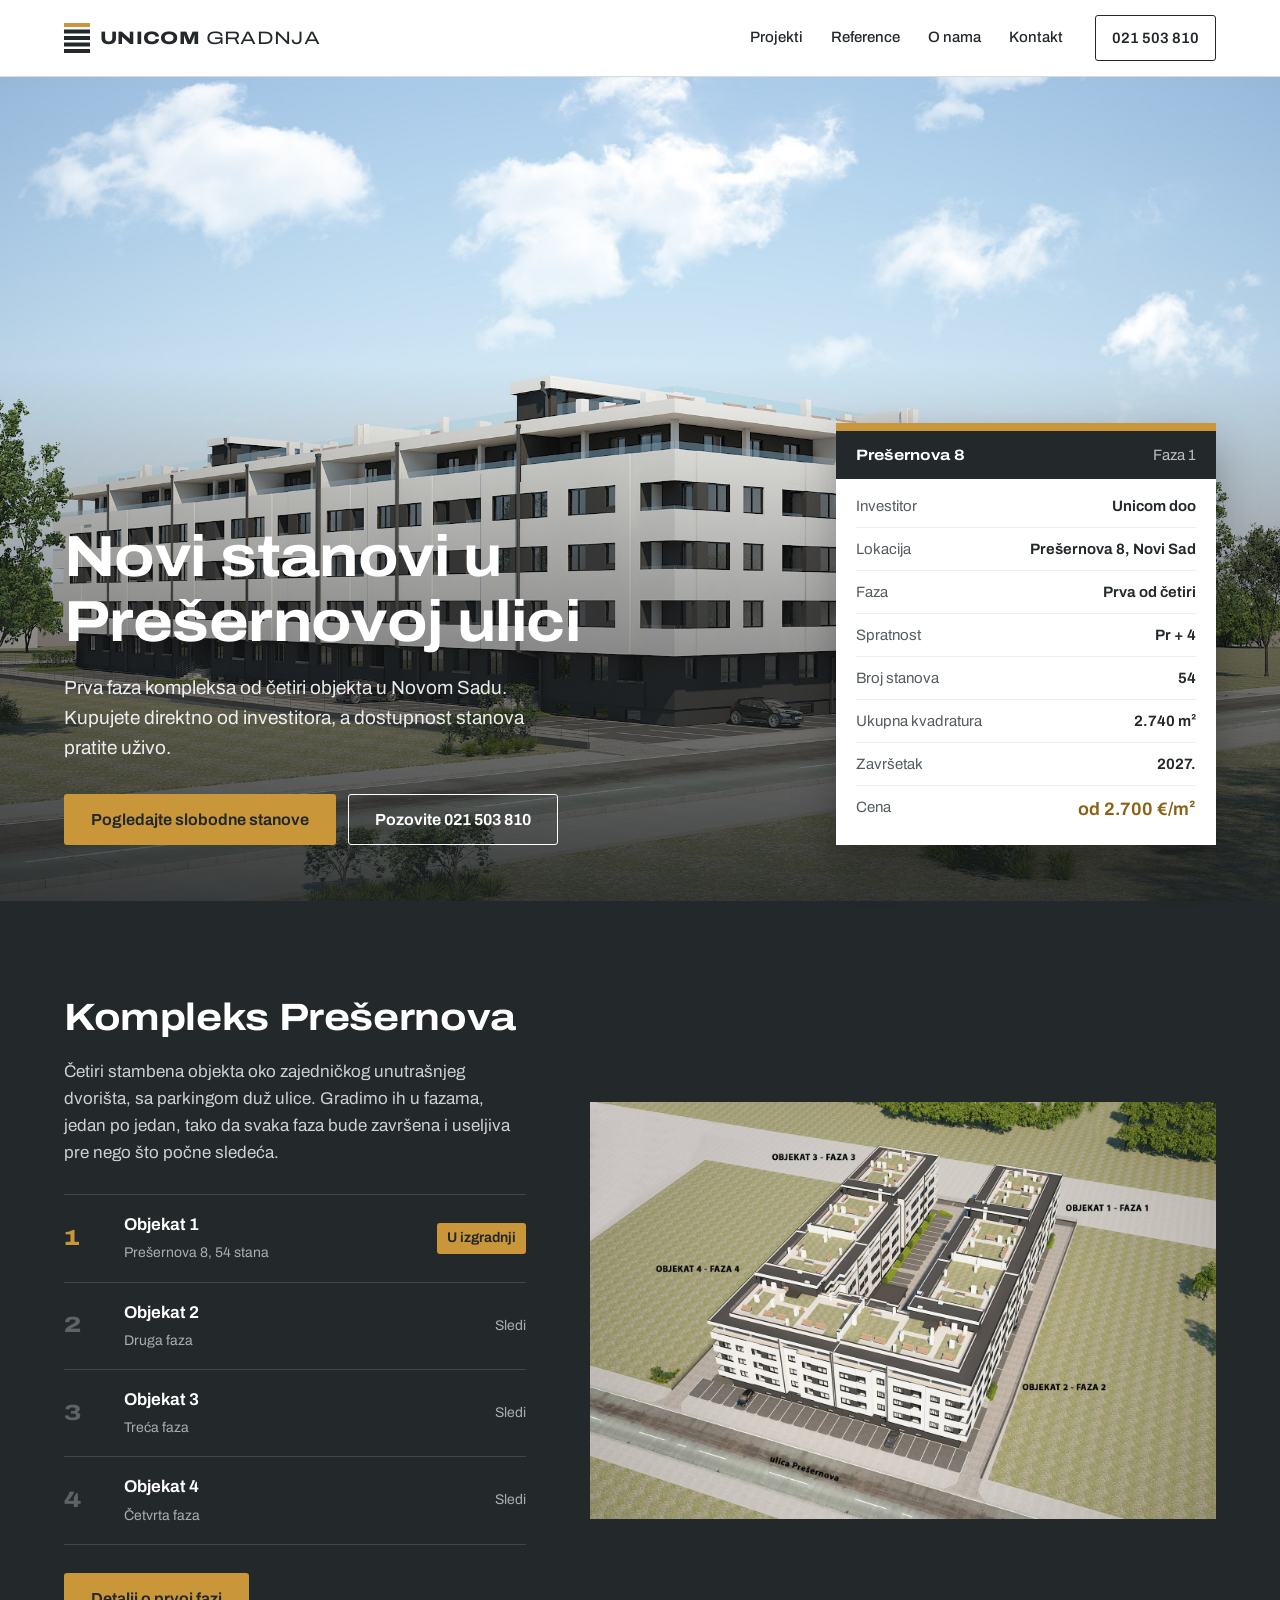
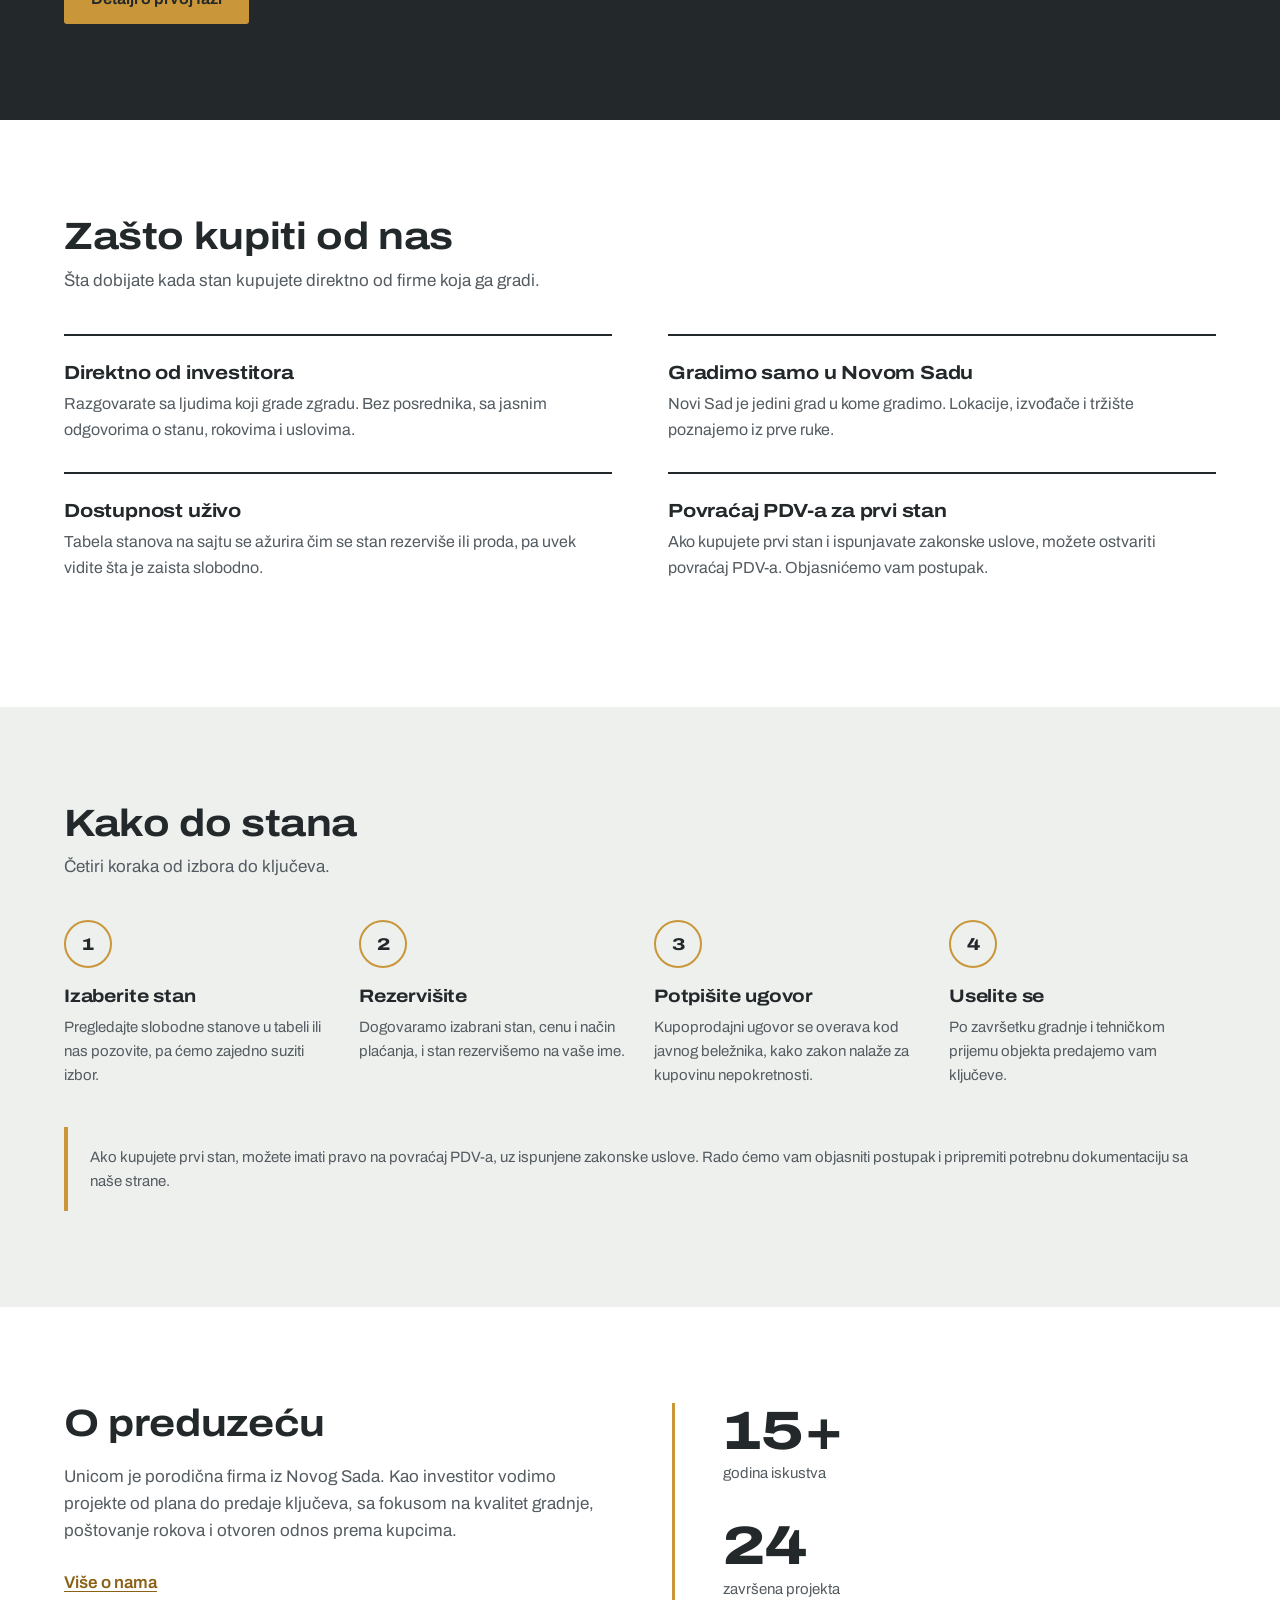
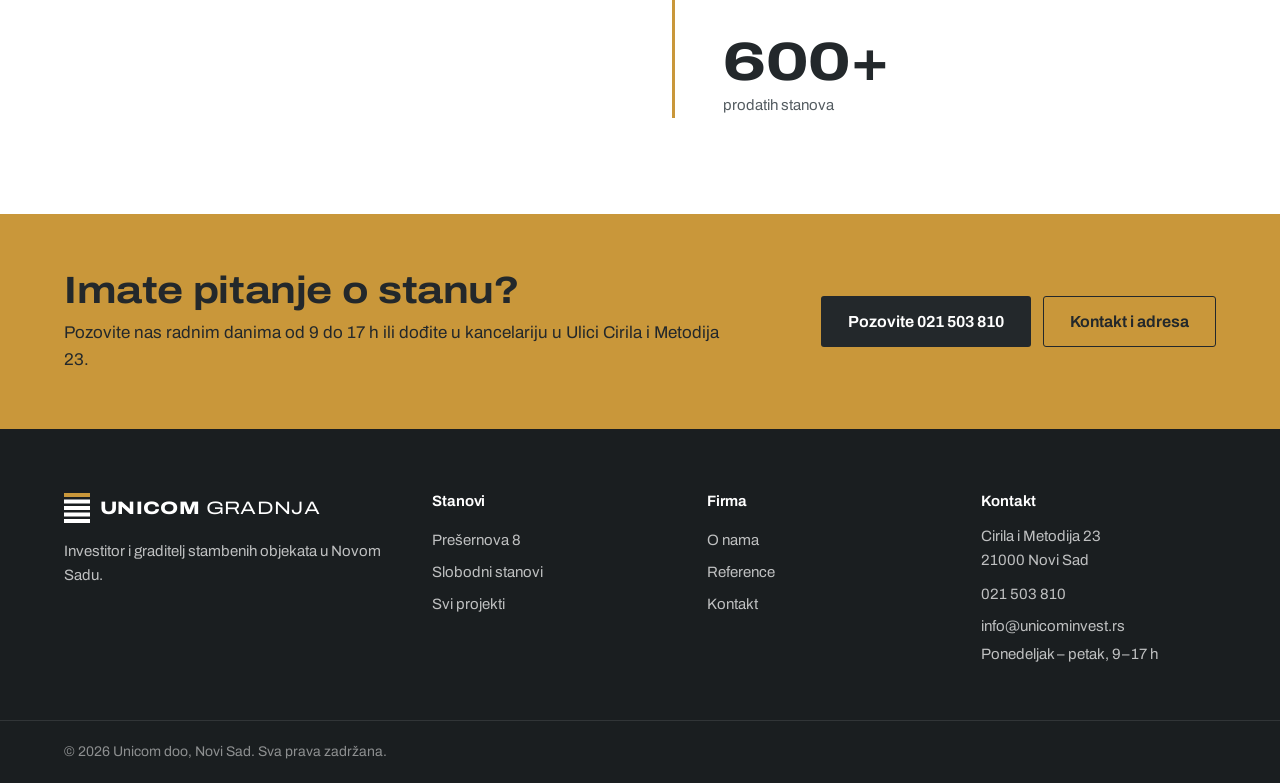
==== commit d42efdac: "Redizajn sajta: novi izgled, pravi renderi, sadržaj - Nove boje (bela fasada, antracit, oker) i font" ====
--- a/index.html
+++ b/index.html
@@ -3,144 +3,194 @@
 <head>
 <meta charset="UTF-8">
 <meta name="viewport" content="width=device-width, initial-scale=1.0">
-<title>Unicom Gradnja &mdash; Izgradnja i prodaja stanova</title>
-<link rel="preconnect" href="https://fonts.googleapis.com">
-<link rel="preconnect" href="https://fonts.gstatic.com" crossorigin>
-<link href="https://fonts.googleapis.com/css2?family=Poppins:wght@500;600;700&family=Inter:wght@400;500;600&display=swap" rel="stylesheet">
-<link rel="stylesheet" href="css/style.css?v=18">
+<title>Unicom Gradnja | Novi stanovi u Prešernovoj ulici, Novi Sad</title>
+<meta name="description" content="Stanovi u izgradnji direktno od investitora: Prešernova 8, Novi Sad. 54 stana, Pr + 4, završetak 2027, cena od 2.700 €/m².">
+<meta name="theme-color" content="#23282b">
+<!-- Kako izgleda link kad se podeli (Viber, Facebook, WhatsApp...).
+     Kad proradi domen, zameni https://gottsteinedi.github.io/unicom-invest/ sa https://unicomgradnja.rs/ -->
+<meta property="og:type" content="website">
+<meta property="og:site_name" content="Unicom Gradnja">
+<meta property="og:title" content="Unicom Gradnja | Novi stanovi u Prešernovoj ulici, Novi Sad">
+<meta property="og:description" content="Stanovi u izgradnji direktno od investitora: Prešernova 8, Novi Sad. 54 stana, Pr + 4, završetak 2027, cena od 2.700 €/m².">
+<meta property="og:image" content="https://gottsteinedi.github.io/unicom-invest/images/presernova-4/hero.jpg">
+<meta property="og:url" content="https://gottsteinedi.github.io/unicom-invest/">
+<meta property="og:locale" content="sr_RS">
+<link rel="icon" href="favicon.svg" type="image/svg+xml">
+<link rel="preload" href="fonts/archivo-latin.woff2" as="font" type="font/woff2" crossorigin>
+<link rel="stylesheet" href="css/style.css?v=22">
 </head>
 <body>
 
 <header class="site-header">
   <div class="container header-inner">
-    <a href="index.html" class="logo">UNICOM<span>GRADNJA</span></a>
+    <a href="index.html" class="logo" aria-label="Unicom Gradnja, početna"><svg class="logo-mark" viewBox="0 0 26 30" aria-hidden="true"><rect y="0" width="26" height="4" fill="#c9973a"/><rect y="6.5" width="26" height="4" fill="currentColor"/><rect y="13" width="26" height="4" fill="currentColor"/><rect y="19.5" width="26" height="4" fill="currentColor"/><rect y="26" width="26" height="4" fill="currentColor"/></svg><span class="logo-text">UNICOM <span>GRADNJA</span></span></a>
 
-    <nav class="main-nav" id="main-nav">
-      <a href="index.html" class="active">Početna</a>
-      <a href="o-nama.html">O nama</a>
+    <nav class="main-nav" id="main-nav" aria-label="Glavni meni">
       <a href="projekti.html">Projekti</a>
       <a href="reference.html">Reference</a>
+      <a href="o-nama.html">O nama</a>
       <a href="kontakt.html">Kontakt</a>
     </nav>
 
-    <button class="nav-toggle" id="nav-toggle" aria-label="Otvori meni" aria-expanded="false">
+    <a href="tel:+38121503810" class="header-phone">021 503 810</a>
+
+    <button class="nav-toggle" id="nav-toggle" aria-label="Otvori meni" aria-expanded="false" aria-controls="main-nav">
       <span></span><span></span><span></span>
     </button>
   </div>
 </header>
 
-<section class="slider hero" data-autoplay="5000">
-  <div class="slider-slide active" style="background-image:url('https://images.unsplash.com/photo-1486406146926-c627a92ad1ab?w=1600&h=900&fit=crop&q=80&auto=format')"></div>
-  <div class="slider-slide" style="background-image:url('https://images.unsplash.com/photo-1545324418-cc1a3fa10c00?w=1600&h=900&fit=crop&q=80&auto=format')"></div>
-  <div class="slider-slide" style="background-image:url('https://images.unsplash.com/photo-1560448204-603b3fc33ddc?w=1600&h=900&fit=crop&q=80&auto=format')"></div>
-  <div class="slider-overlay"></div>
+<main>
+<section class="hero" style="background-image:url('images/presernova-4/hero.jpg')">
+  <div class="hero-photo" style="background-image:url('images/presernova-4/hero.jpg')" role="img" aria-label="Render stambenog kompleksa u Prešernovoj ulici"></div>
+  <div class="container hero-inner">
+    <div class="hero-text">
+      <h1>Novi stanovi u Prešernovoj ulici</h1>
+      <p>Prva faza kompleksa od četiri objekta u Novom Sadu. Kupujete direktno od investitora, a dostupnost stanova pratite uživo.</p>
+      <div class="btn-row">
+        <a href="projekat.html#stanovi" class="btn btn-primary">Pogledajte slobodne stanove</a>
+        <a href="tel:+38121503810" class="btn btn-ghost">Pozovite 021 503 810</a>
+      </div>
+    </div>
 
-  <div class="slider-content">
-    <p class="hero-eyebrow">Gradimo poverenje, stan po stan</p>
-    <h1>Vaš novi dom počinje ovde</h1>
-    <p class="hero-sub">Preduzeće za izgradnju i prodaju stanova sa dugogodišnjim iskustvom i završenim projektima u Novom Sadu.</p>
-    <div class="hero-actions">
-      <a href="projekti.html" class="btn btn-primary">Pogledajte aktuelne projekte</a>
-      <a href="o-nama.html" class="btn btn-outline">O nama</a>
-    </div>
+    <aside class="site-board" aria-label="Osnovni podaci o projektu">
+      <div class="site-board-head">Prešernova 8 <span>Faza 1</span></div>
+      <dl>
+        <div><dt>Investitor</dt><dd>Unicom doo</dd></div>
+        <div><dt>Lokacija</dt><dd>Prešernova 8, Novi Sad</dd></div>
+        <div><dt>Faza</dt><dd>Prva od četiri</dd></div>
+        <div><dt>Spratnost</dt><dd>Pr + 4</dd></div>
+        <div><dt>Broj stanova</dt><dd>54</dd></div>
+        <div><dt>Ukupna kvadratura</dt><dd>2.740 m²</dd></div>
+        <div><dt>Završetak</dt><dd>2027.</dd></div>
+        <div class="board-price"><dt>Cena</dt><dd>od 2.700 €/m²</dd></div>
+      </dl>
+    </aside>
   </div>
-
-  <div class="slider-dots">
-    <button class="slider-dot active" aria-label="Slika 1"></button>
-    <button class="slider-dot" aria-label="Slika 2"></button>
-    <button class="slider-dot" aria-label="Slika 3"></button>
-  </div>
-
-  <button class="slider-arrow slider-prev" aria-label="Prethodna slika">&#10094;</button>
-  <button class="slider-arrow slider-next" aria-label="Sledeća slika">&#10095;</button>
 </section>
 
-<section class="stats">
-  <div class="container stats-grid">
-    <div class="stat">
-      <span class="stat-number">15+</span>
-      <span class="stat-label">godina iskustva</span>
+<section class="section section-dark">
+  <div class="container split split-wide-media">
+    <div>
+      <h2>Kompleks Prešernova</h2>
+      <p>Četiri stambena objekta oko zajedničkog unutrašnjeg dvorišta, sa parkingom duž ulice. Gradimo ih u fazama, jedan po jedan, tako da svaka faza bude završena i useljiva pre nego što počne sledeća.</p>
+      <ol class="phases">
+        <li class="phase is-active"><span class="phase-num">1</span><div><strong>Objekat 1</strong><small>Prešernova 8, 54 stana</small></div><span class="phase-status">U izgradnji</span></li>
+        <li class="phase"><span class="phase-num">2</span><div><strong>Objekat 2</strong><small>Druga faza</small></div><span class="phase-status">Sledi</span></li>
+        <li class="phase"><span class="phase-num">3</span><div><strong>Objekat 3</strong><small>Treća faza</small></div><span class="phase-status">Sledi</span></li>
+        <li class="phase"><span class="phase-num">4</span><div><strong>Objekat 4</strong><small>Četvrta faza</small></div><span class="phase-status">Sledi</span></li>
+      </ol>
+      <div class="btn-row"><a href="projekat.html" class="btn btn-primary">Detalji o prvoj fazi</a></div>
     </div>
-    <div class="stat">
-      <span class="stat-number">24</span>
-      <span class="stat-label">završena projekta</span>
-    </div>
-    <div class="stat">
-      <span class="stat-number">600+</span>
-      <span class="stat-label">prodatih stanova</span>
-    </div>
-    <div class="stat">
-      <span class="stat-number">5</span>
-      <span class="stat-label">projekata u izgradnji</span>
+    <div class="split-media">
+      <img src="images/presernova-4/9.jpg" alt="Pogled iz vazduha na kompleks Prešernova: četiri objekta oko unutrašnjeg dvorišta" loading="lazy" width="1600" height="1066">
     </div>
   </div>
 </section>
 
-<section class="projects-teaser">
+<section class="section">
   <div class="container">
     <div class="section-head">
-      <h2>Aktuelni projekti</h2>
-      <p>Pregledajte stambene objekte koji su trenutno u izgradnji ili prodaji.</p>
+      <div>
+        <h2>Zašto kupiti od nas</h2>
+        <p>Šta dobijate kada stan kupujete direktno od firme koja ga gradi.</p>
+      </div>
     </div>
-
-    <div class="projects-grid">
-      <a href="projekat.html" class="project-card">
-        <div class="project-thumb" style="background-image:url('images/presernova-4/2.jpg')">
-          <span class="badge badge-active">U izgradnji</span>
-        </div>
-        <div class="project-info">
-          <h3>Prešernova 8</h3>
-          <p>Novi Sad</p>
-          <span class="project-meta">Prva faza &middot; Rok završetka: 2027.</span>
-        </div>
-      </a>
-    </div>
-
-    <div class="teaser-cta">
-      <a href="projekti.html" class="btn btn-primary">Svi projekti</a>
+    <div class="benefits">
+      <div class="benefit"><h3>Direktno od investitora</h3><p>Razgovarate sa ljudima koji grade zgradu. Bez posrednika, sa jasnim odgovorima o stanu, rokovima i uslovima.</p></div>
+      <div class="benefit"><h3>Gradimo samo u Novom Sadu</h3><p>Novi Sad je jedini grad u kome gradimo. Lokacije, izvođače i tržište poznajemo iz prve ruke.</p></div>
+      <div class="benefit"><h3>Dostupnost uživo</h3><p>Tabela stanova na sajtu se ažurira čim se stan rezerviše ili proda, pa uvek vidite šta je zaista slobodno.</p></div>
+      <div class="benefit"><h3>Povraćaj PDV-a za prvi stan</h3><p>Ako kupujete prvi stan i ispunjavate zakonske uslove, možete ostvariti povraćaj PDV-a. Objasnićemo vam postupak.</p></div>
     </div>
   </div>
 </section>
 
-<section class="about-teaser">
-  <div class="container about-grid">
-    <div class="about-text">
+<section class="section section-beton">
+  <div class="container">
+    <div class="section-head">
+      <div>
+        <h2>Kako do stana</h2>
+        <p>Četiri koraka od izbora do ključeva.</p>
+      </div>
+    </div>
+      <div class="steps">
+        <div class="step"><h3>Izaberite stan</h3><p>Pregledajte slobodne stanove u tabeli ili nas pozovite, pa ćemo zajedno suziti izbor.</p></div>
+        <div class="step"><h3>Rezervišite</h3><p>Dogovaramo izabrani stan, cenu i način plaćanja, i stan rezervišemo na vaše ime.</p></div>
+        <div class="step"><h3>Potpišite ugovor</h3><p>Kupoprodajni ugovor se overava kod javnog beležnika, kako zakon nalaže za kupovinu nepokretnosti.</p></div>
+        <div class="step"><h3>Uselite se</h3><p>Po završetku gradnje i tehničkom prijemu objekta predajemo vam ključeve.</p></div>
+      </div>
+      <p class="note">Ako kupujete prvi stan, možete imati pravo na povraćaj PDV-a, uz ispunjene zakonske uslove. Rado ćemo vam objasniti postupak i pripremiti potrebnu dokumentaciju sa naše strane.</p>
+  </div>
+</section>
+
+<section class="section">
+  <div class="container split split-facts">
+    <div>
       <h2>O preduzeću</h2>
-      <p>Unicom Gradnja je preduzeće posvećeno kvalitetnoj i pouzdanoj izgradnji stambenih objekata. Kroz dugogodišnje iskustvo, gradimo domove koji spajaju funkcionalnost, kvalitet materijala i pažljivo planiranje &mdash; od temelja do useljenja.</p>
-      <a href="o-nama.html" class="link-arrow">Saznajte više o nama &rarr;</a>
+      <p>Unicom je porodična firma iz Novog Sada. Kao investitor vodimo projekte od plana do predaje ključeva, sa fokusom na kvalitet gradnje, poštovanje rokova i otvoren odnos prema kupcima.</p>
+      <a href="o-nama.html" class="text-link">Više o nama</a>
     </div>
-    <div class="about-image" style="background-image:url('https://images.unsplash.com/photo-1506744038136-46273834b3fb?w=700&h=500&fit=crop&q=80&auto=format')"></div>
+    <div class="facts facts-stacked">
+      <div class="fact"><strong>15+</strong><span>godina iskustva</span></div>
+      <div class="fact"><strong>24</strong><span>završena projekta</span></div>
+      <div class="fact"><strong>600+</strong><span>prodatih stanova</span></div>
+    </div>
+  </div>
+</section>
+</main>
+
+<section class="cta-band">
+  <div class="container">
+    <div>
+      <h2>Imate pitanje o stanu?</h2>
+      <p>Pozovite nas radnim danima od 9 do 17 h ili dođite u kancelariju u Ulici Cirila i Metodija 23.</p>
+    </div>
+    <div class="btn-row">
+      <a href="tel:+38121503810" class="btn btn-dark">Pozovite 021 503 810</a>
+      <a href="kontakt.html" class="btn btn-ghost">Kontakt i adresa</a>
+    </div>
   </div>
 </section>
 
 <footer class="site-footer">
   <div class="container footer-grid">
     <div class="footer-col">
-      <div class="logo footer-logo">UNICOM<span>GRADNJA</span></div>
-      <p>Izgradnja i prodaja stanova. Kvalitet u koji možete da se uzdate.</p>
+      <a href="index.html" class="logo"><svg class="logo-mark" viewBox="0 0 26 30" aria-hidden="true"><rect y="0" width="26" height="4" fill="#c9973a"/><rect y="6.5" width="26" height="4" fill="currentColor"/><rect y="13" width="26" height="4" fill="currentColor"/><rect y="19.5" width="26" height="4" fill="currentColor"/><rect y="26" width="26" height="4" fill="currentColor"/></svg><span class="logo-text">UNICOM <span>GRADNJA</span></span></a>
+      <p>Investitor i graditelj stambenih objekata u Novom Sadu.</p>
     </div>
     <div class="footer-col">
-      <h4>Navigacija</h4>
-      <a href="index.html">Početna</a>
+      <h4>Stanovi</h4>
+      <a href="projekat.html">Prešernova 8</a>
+      <a href="projekat.html#stanovi">Slobodni stanovi</a>
+      <a href="projekti.html">Svi projekti</a>
+    </div>
+    <div class="footer-col">
+      <h4>Firma</h4>
       <a href="o-nama.html">O nama</a>
-      <a href="projekti.html">Projekti</a>
       <a href="reference.html">Reference</a>
       <a href="kontakt.html">Kontakt</a>
     </div>
     <div class="footer-col">
       <h4>Kontakt</h4>
-      <p>Cirila i Metodija 23, Novi Sad</p>
-      <p>021 503 810</p>
-      <p>info@unicominvest.rs</p>
+      <p>Cirila i Metodija 23<br>21000 Novi Sad</p>
+      <a href="tel:+38121503810">021 503 810</a>
+      <a href="mailto:info@unicominvest.rs">info@unicominvest.rs</a>
+      <p>Ponedeljak – petak, 9–17 h</p>
     </div>
   </div>
   <div class="footer-bottom">
     <div class="container">
-      <p>&copy; 2026 Unicom Gradnja. Sva prava zadržana.</p>
+      <p>&copy; 2026 Unicom doo, Novi Sad. Sva prava zadržana.</p>
     </div>
   </div>
 </footer>
 
-<script src="js/script.js?v=17"></script>
+<!-- Donja traka sa 2 glavne akcije — vidi se samo na telefonu -->
+<div class="mobile-bar">
+  <a href="tel:+38121503810" class="btn btn-dark">Pozovite</a>
+  <a href="projekat.html#stanovi" class="btn btn-primary">Slobodni stanovi</a>
+</div>
+
+<script src="js/script.js?v=18"></script>
 </body>
 </html>
--- a/css/style.css
+++ b/css/style.css
@@ -1,116 +1,143 @@
 /* ==========================================================================
    UNICOM GRADNJA — glavni CSS fajl (koriste ga SVE stranice sajta)
 
-   Kako je fajl organizovan:
-   1. Promenljive (boje, fontovi, razmaci) — menjaš OVDE da promeniš ceo sajt
-   2. Osnovni reset i tipografija
-   3. Komponente, redom kako se pojavljuju na sajtu (header pa naniže)
-      Svaka komponenta ima komentar oblika:
-      /* ===== STRANICA — Naziv sekcije ===== *ovde nema zvezdice, samo primer*
-   4. Responsive (mobilni prikaz) pravila NISU na dnu fajla — svako pravilo
-      stoji odmah ispod komponente na koju se odnosi, tako da kad menjaš
-      npr. izgled kartica projekata, odmah vidiš i kako se ponašaju na mobilnom.
-
-   Dva praga za mobilni prikaz koja se koriste u celom fajlu:
-   - 900px  = tablet / uži desktop
-   - 720px  = mobilni telefon
-   ========================================================================== */
-
-/* ---- 1. Promenljive: boje, font, razmaci ---- */
+   Ideja dizajna: boje i oblici su uzeti sa samih rendera zgrade —
+   bela fasada, antracit prizemlje, beton, i jedan topli oker akcenat
+   (vojvođanska polja oko kompleksa). Jedna porodica slova (Archivo):
+   naslovi u široj varijanti, tekst u normalnoj.
+
+   Organizacija fajla:
+   1. Promenljive (boje, font, razmaci) — menjaš OVDE da promeniš ceo sajt
+   2. Font, reset, tipografija
+   3. Komponente redom kako se pojavljuju (header pa naniže); mobilna
+      pravila stoje odmah ispod komponente na koju se odnose.
+
+   Pragovi: 900px = tablet / uži desktop, 720px = telefon
+   ========================================================================== */
+
+/* ---- 1. Promenljive ---- */
 :root {
-  --navy: #2b2722;          /* glavna tamna boja (topli grafit/beton) — header tekst, naslovi, tamne pozadine */
-  --navy-dark: #191714;     /* još tamnija varijanta — footer pozadina, tekst na akcentnim dugmićima */
-  --gold: #a8562f;          /* akcentna boja (opeka/cigla) — dugmad, linkovi, naglasci */
-  --gold-light: #c17a4f;    /* svetlija varijanta akcentne boje — hover efekat na dugmićima */
-  --text-dark: #242220;     /* boja običnog teksta */
-  --text-muted: #6b655f;    /* boja "priglušenog" teksta (opisi, podnaslovi) */
-  --bg-light: #f5efe6;      /* svetla kamena/bež pozadina za naizmenične sekcije */
-  --white: #ffffff;
-  --border: #e7ded1;        /* tanka linija/okvir za kartice, tabele, deliocima sekcija (toplo bež) */
-  --border-input: #d9d0c2;  /* okvir za forme (select, dugmad za filter) — malo tamniji od --border */
-  --radius: 6px;            /* zaobljenje ivica za dugmad */
-  --max-width: 1180px;      /* maksimalna širina sadržaja (.container) */
-}
-
-/* ---- 2. Reset i osnovna tipografija (važi na celom sajtu) ---- */
+  --fasada: #ffffff;        /* bela fasada — glavna pozadina */
+  --beton: #eef0ee;         /* svetao beton — naizmenične sekcije, polja */
+  --beton-tamni: #d9ddda;   /* linije, okviri */
+  --antracit: #23282b;      /* prizemlje zgrade — naslovi, tamne sekcije, primarno dugme */
+  --antracit-dublji: #1a1e20; /* footer */
+  --grafit: #545c61;        /* prigušen tekst (opisi, labele) */
+  --tekst: #23282b;         /* običan tekst */
+  --oker: #c9973a;          /* akcenat — pozadine, trake, aktivna stanja (NE za sitan tekst na belom) */
+  --oker-tamni: #8a6216;    /* oker za tekst i linkove na beloj pozadini (dovoljan kontrast) */
+  --radius: 3px;
+  --max-width: 1200px;
+  --header-h: 76px;
+}
+
+/* ---- 2. Font (hostovan na sajtu, folder fonts/) ---- */
+@font-face {
+  font-family: 'Archivo';
+  src: url('../fonts/archivo-latin-ext.woff2') format('woff2-variations');
+  font-weight: 100 900;
+  font-stretch: 62% 125%;
+  font-display: swap;
+  unicode-range: U+0100-02BA, U+02BD-02C5, U+02C7-02CC, U+02CE-02D7, U+02DD-02FF, U+0304, U+0308, U+0329, U+1D00-1DBF, U+1E00-1E9F, U+1EF2-1EFF, U+2020, U+20A0-20AB, U+20AD-20C0, U+2113, U+2C60-2C7F, U+A720-A7FF;
+}
+@font-face {
+  font-family: 'Archivo';
+  src: url('../fonts/archivo-latin.woff2') format('woff2-variations');
+  font-weight: 100 900;
+  font-stretch: 62% 125%;
+  font-display: swap;
+  unicode-range: U+0000-00FF, U+0131, U+0152-0153, U+02BB-02BC, U+02C6, U+02DA, U+02DC, U+0304, U+0308, U+0329, U+2000-206F, U+20AC, U+2122, U+2191, U+2193, U+2212, U+2215, U+FEFF, U+FFFD;
+}
+
 * { box-sizing: border-box; margin: 0; padding: 0; }
 
+html { scroll-behavior: smooth; scroll-padding-top: calc(var(--header-h) + 64px); }
+@media (prefers-reduced-motion: reduce) { html { scroll-behavior: auto; } *, *::before, *::after { transition: none !important; animation: none !important; } }
+
 body {
-  font-family: 'Inter', system-ui, sans-serif;
-  font-size: 17px;   /* malo krupnije od podrazumevanih 16px — lakše za čitanje */
-  color: var(--text-dark);
-  background: var(--white);
+  font-family: 'Archivo', system-ui, sans-serif;
+  font-size: 17px;
   line-height: 1.6;
-}
-
-h1, h2, h3, h4, .logo {
-  font-family: 'Poppins', 'Inter', system-ui, sans-serif; /* naslovi koriste deblji font (Poppins) */
-}
-
-a { text-decoration: none; color: inherit; }
+  color: var(--tekst);
+  background: var(--fasada);
+  -webkit-font-smoothing: antialiased;
+}
+
+/* Naslovi: šira varijanta slova (font-stretch) — "arhitektonski" izgled */
+h1, h2, h3, h4 {
+  font-stretch: 115%;
+  font-weight: 700;
+  color: var(--antracit);
+  line-height: 1.12;
+  letter-spacing: -0.01em;
+}
+h1 { font-size: clamp(34px, 5vw, 58px); }
+h2 { font-size: clamp(26px, 3.2vw, 38px); margin-bottom: 18px; }
+h3 { font-size: 20px; }
+
+p { max-width: 68ch; }
+a { color: inherit; text-decoration: none; }
 ul { list-style: none; }
 img { max-width: 100%; display: block; }
 
-/* Centrira sadržaj i ograničava širinu — koristi se na svakoj sekciji sajta */
-.container {
-  max-width: var(--max-width);
-  margin: 0 auto;
-  padding: 0 24px;
-}
-
-/* ==========================================================================
-   SVE STRANICE — Header / navigacija (isti header je na vrhu svake stranice)
+:focus-visible { outline: 2px solid var(--oker); outline-offset: 3px; }
+
+.container { max-width: var(--max-width); margin: 0 auto; padding: 0 24px; }
+
+/* Kratak uvodni tekst ispod naslova sekcije */
+.lead { font-size: 19px; color: var(--grafit); margin-bottom: 36px; }
+
+/* Obična tekstualna veza u sadržaju */
+.text-link { color: var(--oker-tamni); font-weight: 600; text-decoration: underline; text-underline-offset: 3px; }
+.text-link:hover { color: var(--antracit); }
+
+/* ==========================================================================
+   SVE STRANICE — Header
    ========================================================================== */
 .site-header {
   position: sticky;
   top: 0;
   z-index: 100;
-  background: var(--bg-light); /* blago osenčeno umesto čisto belo */
-  box-shadow: 0 1px 16px rgba(25,23,20,0.08); /* meka senka umesto ravne linije — malo više dubine */
+  background: rgba(255,255,255,0.97);
+  border-bottom: 1px solid var(--beton-tamni);
 }
 
 .header-inner {
   display: flex;
   align-items: center;
-  justify-content: space-between;
-  height: 76px;
-}
-
-.logo {
-  font-weight: 700;
-  font-size: 20px;
-  letter-spacing: 0.5px;
-  color: var(--navy);
-}
-
-.logo span {
-  color: var(--gold);
-  font-weight: 600;
-  margin-left: 4px;
-}
-
-.main-nav {
-  display: flex;
   gap: 32px;
-}
+  height: var(--header-h);
+}
+
+/* Logo: znak (5 traka = prizemlje + 4 sprata) + naziv */
+.logo { display: flex; align-items: center; gap: 10px; margin-right: auto; color: var(--antracit); }
+.logo-mark { width: 26px; height: 30px; flex-shrink: 0; }
+.logo-text { font-stretch: 125%; font-weight: 800; font-size: 18px; letter-spacing: 0.02em; line-height: 1; }
+.logo-text span { font-weight: 400; }
+
+.main-nav { display: flex; gap: 28px; }
 
 .main-nav a {
   font-size: 15px;
   font-weight: 500;
-  color: var(--text-dark);
-  padding: 8px 2px;
+  padding: 6px 0;
   border-bottom: 2px solid transparent;
-  transition: color 0.2s, border-color 0.2s;
-}
-
-/* Podvlačenje zlatnom bojom na hover i na "active" linku (trenutna stranica) */
-.main-nav a:hover,
-.main-nav a.active {
-  color: var(--navy);
-  border-bottom-color: var(--gold);
-}
-
-/* Hamburger dugme — sakriveno na desktopu, prikazano tek ispod 720px (vidi media query ispod) */
+  transition: border-color 0.2s;
+}
+.main-nav a:hover { border-bottom-color: var(--beton-tamni); }
+.main-nav a.active { border-bottom-color: var(--oker); }
+
+.header-phone {
+  font-weight: 600;
+  font-size: 15px;
+  padding: 10px 16px;
+  border: 1.5px solid var(--antracit);
+  border-radius: var(--radius);
+  white-space: nowrap;
+  transition: background 0.2s, color 0.2s;
+}
+.header-phone:hover { background: var(--antracit); color: var(--fasada); }
+
 .nav-toggle {
   display: none;
   flex-direction: column;
@@ -122,1228 +149,557 @@
   border: none;
   cursor: pointer;
 }
-
-.nav-toggle span {
-  display: block;
-  width: 24px;
-  height: 2px;
-  background: var(--navy);
-  transition: transform 0.2s, opacity 0.2s;
-}
-
-/* Mobilni meni: na širem ekranu .main-nav je običan red linkova (gore).
-   Ispod 720px postaje padajući meni koji se otvara/zatvara klikom na hamburger
-   (JS u script.js samo dodaje/skida klasu "open" na #main-nav). */
+.nav-toggle span { display: block; width: 24px; height: 2px; background: var(--antracit); }
+
+@media (max-width: 900px) {
+  .header-phone { display: none; } /* na užem ekranu telefon je u donjoj traci / meniju */
+}
+
 @media (max-width: 720px) {
+  :root { --header-h: 64px; }
   .nav-toggle { display: flex; }
-
   .main-nav {
     position: absolute;
-    top: 76px;
+    top: var(--header-h);
     left: 0;
     right: 0;
-    background: var(--bg-light);
+    background: var(--fasada);
     flex-direction: column;
     gap: 0;
     max-height: 0;
     overflow: hidden;
     transition: max-height 0.3s ease;
-    border-bottom: 1px solid var(--border);
+    border-bottom: 1px solid var(--beton-tamni);
   }
-
-  .main-nav.open { max-height: 320px; }
-
-  .main-nav a {
-    padding: 16px 24px;
-    border-bottom: 1px solid #f0f0f0;
-  }
-}
-
-/* ==========================================================================
-   SVE STRANICE — Dugmad (.btn-primary = puno zlatno, .btn-outline = samo okvir)
+  .main-nav.open { max-height: 360px; }
+  .main-nav a { padding: 16px 24px; border-bottom: 1px solid var(--beton); }
+  .main-nav a.active { border-bottom-color: var(--beton); box-shadow: inset 3px 0 0 var(--oker); }
+}
+
+/* ==========================================================================
+   SVE STRANICE — Dugmad
+   .btn-primary = oker (glavna akcija), .btn-dark = antracit,
+   .btn-ghost = samo okvir (na tamnoj ili foto pozadini)
    ========================================================================== */
 .btn {
-  display: inline-block;
-  padding: 14px 28px;
+  display: inline-flex;
+  align-items: center;
+  justify-content: center;
+  gap: 8px;
+  padding: 15px 26px;
   border-radius: var(--radius);
-  font-weight: 600;
+  font-family: inherit;
+  font-weight: 650;
+  font-size: 16px;
+  line-height: 1.2;
+  border: 1.5px solid transparent;
+  cursor: pointer;
+  transition: background 0.2s, color 0.2s, border-color 0.2s;
+}
+.btn-primary { background: var(--oker); color: var(--antracit); }
+.btn-primary:hover { background: #d8a84d; }
+.btn-dark { background: var(--antracit); color: var(--fasada); }
+.btn-dark:hover { background: #3a4246; }
+.btn-ghost { border-color: currentColor; color: inherit; background: transparent; }
+.btn-ghost:hover { background: rgba(127,127,127,0.14); }
+
+.btn-row { display: flex; gap: 12px; flex-wrap: wrap; }
+
+/* ==========================================================================
+   POČETNA — Hero: pravi render + "tabla gradilišta" sa podacima o projektu
+   ========================================================================== */
+.hero {
+  position: relative;
+  min-height: calc(100vh - var(--header-h));
+  min-height: calc(100svh - var(--header-h));
+  max-height: 880px;
+  display: flex;
+  align-items: flex-end;
+  background: var(--antracit) center 38% / cover no-repeat;
+  color: var(--fasada);
+}
+
+/* Preliv odozdo da tekst bude čitljiv preko neba/fasade */
+.hero::before {
+  content: '';
+  position: absolute;
+  inset: 0;
+  background: linear-gradient(180deg, rgba(26,30,32,0) 35%, rgba(26,30,32,0.82) 100%);
+}
+
+.hero-inner {
+  position: relative;
+  width: 100%;
+  display: grid;
+  grid-template-columns: 1fr 380px;
+  gap: 48px;
+  align-items: end;
+  padding-bottom: 56px;
+}
+
+.hero-text h1 { color: var(--fasada); margin-bottom: 18px; max-width: 14ch; }
+.hero-text p { font-size: 19px; color: rgba(255,255,255,0.9); margin-bottom: 30px; max-width: 44ch; }
+.hero-text .btn-ghost { color: var(--fasada); }
+.hero-photo { display: none; }
+
+/* Tabla gradilišta — bela tabla sa oker trakom, kao prava tabla na gradilištu */
+.site-board {
+  background: var(--fasada);
+  color: var(--tekst);
+  border-top: 8px solid var(--oker);
+  box-shadow: 0 18px 40px rgba(0,0,0,0.28);
   font-size: 15px;
-  transition: background 0.2s, color 0.2s, border-color 0.2s;
-}
-
-.btn-primary {
-  background: var(--gold);
-  color: var(--white); /* belo umesto tamnog teksta — na emerald pozadini se tamno slabo vidi */
-  box-shadow: 0 6px 18px rgba(168,86,47,0.28); /* blagi "glow" u boji akcenta — daje malo lifta dugmetu */
-}
-
-.btn-primary:hover {
-  background: var(--gold-light);
-  box-shadow: 0 8px 22px rgba(168,86,47,0.38);
-}
-
-/* Outline dugme se koristi preko tamnih/slika pozadina (npr. hero sekcija) */
-.btn-outline {
-  border: 1.5px solid rgba(255,255,255,0.7);
-  color: var(--white);
-}
-
-.btn-outline:hover { background: rgba(255,255,255,0.12); }
-
-/* ==========================================================================
-   SLAJDER (generička komponenta) — koristi se na 2 mesta:
-   1) Početna (index.html)   → veliki hero slajder sa naslovom i dugmićima (.slider.hero)
-   2) Projekat (projekat.html) → galerija slika projekta (.slider.gallery)
-
-   Kako radi: script.js nađe svaki ".slider" na strani i sam upravlja
-   slajdovima/tačkicama/strelicama — dovoljno je dodati istu HTML strukturu
-   (.slider-slide, .slider-dot, .slider-prev/.slider-next) na novoj stranici
-   i JS će je automatski pokrenuti.
-   ========================================================================== */
-.slider {
-  position: relative;
-  overflow: hidden;
+}
+.site-board-head {
+  background: var(--antracit);
+  color: var(--fasada);
+  padding: 12px 20px;
+  font-stretch: 115%;
+  font-weight: 700;
+  font-size: 15px;
+  display: flex;
+  justify-content: space-between;
+  gap: 12px;
+}
+.site-board-head span { font-weight: 400; font-stretch: 100%; color: rgba(255,255,255,0.7); }
+.site-board dl { padding: 6px 20px 12px; }
+.site-board dl div {
+  display: flex;
+  justify-content: space-between;
+  gap: 16px;
+  padding: 9px 0;
+  border-bottom: 1px solid var(--beton);
+}
+.site-board dl div:last-child { border-bottom: none; }
+.site-board dt { color: var(--grafit); }
+.site-board dd { font-weight: 650; text-align: right; }
+.site-board .board-price dd { color: var(--oker-tamni); font-size: 18px; }
+
+@media (max-width: 900px) {
+  .hero { min-height: 0; max-height: none; display: block; background-color: var(--antracit); background-image: none !important; }
+  .hero::before { display: none; }
+  .hero-photo { display: block; aspect-ratio: 3 / 2; background: center / cover no-repeat; }
+  .hero-inner { grid-template-columns: 1fr; gap: 0; padding-bottom: 0; }
+  .hero-text { padding: 32px 0 36px; }
+  .site-board { margin: 0 -24px; box-shadow: none; }
+}
+
+/* ==========================================================================
+   Sekcije — osnovni razmaci i varijante pozadine
+   ========================================================================== */
+.section { padding: 96px 0; }
+.section-beton { background: var(--beton); }
+.section-dark { background: var(--antracit); color: rgba(255,255,255,0.86); }
+.section-dark h2, .section-dark h3 { color: var(--fasada); }
+@media (max-width: 720px) { .section { padding: 64px 0; } }
+
+/* Zaglavlje sekcije: naslov levo, opciona akcija desno */
+.section-head { display: flex; justify-content: space-between; align-items: flex-end; gap: 24px; flex-wrap: wrap; margin-bottom: 40px; }
+.section-head h2 { margin-bottom: 8px; }
+.section-head p { color: var(--grafit); }
+.section-dark .section-head p { color: rgba(255,255,255,0.72); }
+
+/* ==========================================================================
+   Dve kolone: tekst + slika (O nama, kompleks, uvod...)
+   ========================================================================== */
+.split { display: grid; grid-template-columns: 1fr 1fr; gap: 64px; align-items: center; }
+.split-wide-media { grid-template-columns: 0.85fr 1.15fr; }
+.split-media img { width: 100%; height: auto; object-fit: cover; aspect-ratio: 3 / 2; }
+.split p { color: var(--grafit); }
+.section-dark .split p { color: rgba(255,255,255,0.78); }
+.split p + p { margin-top: 16px; }
+.split .btn-row { margin-top: 28px; }
+.split > div > .text-link { display: inline-block; margin-top: 24px; }
+@media (max-width: 900px) {
+  .split, .split-wide-media { grid-template-columns: 1fr; gap: 32px; }
+  .split-media { order: -1; }
+}
+
+/* ==========================================================================
+   Kompleks Prešernova — 4 objekta / 4 faze (sekvenca, pa su numerisane)
+   ========================================================================== */
+.phases { margin-top: 28px; border-top: 1px solid var(--beton-tamni); }
+.phase {
+  display: grid;
+  grid-template-columns: 44px 1fr auto;
+  gap: 16px;
+  align-items: center;
+  padding: 16px 0;
+  border-bottom: 1px solid var(--beton-tamni);
+}
+.phase-num { font-stretch: 125%; font-weight: 800; font-size: 22px; color: #b9bfbb; }
+.phase strong { display: block; font-weight: 650; }
+.phase small { color: var(--grafit); font-size: 14px; }
+.phase-status { font-size: 14px; color: var(--grafit); white-space: nowrap; }
+.phase.is-active .phase-num { color: var(--oker); }
+.phase.is-active .phase-status { background: var(--oker); color: var(--antracit); font-weight: 650; padding: 4px 10px; border-radius: var(--radius); }
+.section-dark .phases, .section-dark .phase { border-color: rgba(255,255,255,0.14); }
+.section-dark .phase strong { color: var(--fasada); }
+.section-dark .phase small, .section-dark .phase-status { color: rgba(255,255,255,0.62); }
+.section-dark .phase-num { color: rgba(255,255,255,0.28); }
+.section-dark .phase.is-active .phase-num { color: var(--oker); }
+.section-dark .phase.is-active .phase-status { color: var(--antracit); }
+
+/* ==========================================================================
+   Prednosti kupovine — lista u 2 kolone (bez kartica)
+   ========================================================================== */
+.benefits { display: grid; grid-template-columns: repeat(2, 1fr); gap: 0 56px; }
+.benefit { padding: 26px 0 30px; border-top: 2px solid var(--antracit); }
+.benefit h3 { font-size: 19px; margin-bottom: 8px; }
+.benefit p { color: var(--grafit); font-size: 16px; }
+@media (max-width: 720px) { .benefits { grid-template-columns: 1fr; } }
+
+/* ==========================================================================
+   Koraci kupovine (stvarna sekvenca 1→4)
+   ========================================================================== */
+.steps { display: grid; grid-template-columns: repeat(4, 1fr); gap: 28px; counter-reset: korak; }
+.step { counter-increment: korak; }
+.step::before {
+  content: counter(korak);
   display: flex;
   align-items: center;
   justify-content: center;
-}
-
-.slider-slide {
+  width: 44px;
+  height: 44px;
+  margin-bottom: 18px;
+  border: 2px solid var(--oker);
+  border-radius: 50%;
+  font-stretch: 125%;
+  font-weight: 800;
+  color: var(--antracit);
+}
+.section-dark .step::before { color: var(--fasada); }
+.step h3 { font-size: 18px; margin-bottom: 8px; }
+.step p { font-size: 15px; color: var(--grafit); }
+.section-dark .step p { color: rgba(255,255,255,0.74); }
+@media (max-width: 900px) { .steps { grid-template-columns: repeat(2, 1fr); } }
+@media (max-width: 560px) { .steps { grid-template-columns: 1fr; } }
+
+/* Napomena (npr. o povraćaju PDV-a) */
+.note { margin-top: 40px; padding: 18px 22px; border-left: 4px solid var(--oker); background: var(--beton); font-size: 15px; color: var(--grafit); max-width: none; }
+.section-dark .note { background: rgba(255,255,255,0.07); color: rgba(255,255,255,0.82); }
+
+/* ==========================================================================
+   Brojke o firmi — red sa 3 podatka
+   ========================================================================== */
+.facts { display: flex; flex-wrap: wrap; gap: 24px 56px; margin-top: 36px; }
+.fact strong { display: block; font-stretch: 125%; font-weight: 800; font-size: 42px; line-height: 1.05; color: var(--antracit); }
+.fact span { font-size: 15px; color: var(--grafit); }
+
+/* Brojke u koloni pored teksta (O nama, Početna) — umesto slike */
+.split-facts { align-items: start; }
+.facts-stacked { flex-direction: column; gap: 32px; margin-top: 0; padding-left: 48px; border-left: 3px solid var(--oker); }
+.facts-stacked .fact strong { font-size: 54px; }
+@media (max-width: 900px) { .facts-stacked { flex-direction: row; flex-wrap: wrap; gap: 24px 40px; padding-left: 24px; } .facts-stacked .fact strong { font-size: 40px; } }
+
+/* Naslov levo, tekst desno (bez slike) */
+.split-top { align-items: start; }
+@media (max-width: 900px) { .split-top { gap: 0; } }
+
+/* ==========================================================================
+   Završni poziv (CTA traka) — na dnu stranica
+   ========================================================================== */
+.cta-band { background: var(--oker); color: var(--antracit); padding: 56px 0; }
+.cta-band .container { display: flex; justify-content: space-between; align-items: center; gap: 24px; flex-wrap: wrap; }
+.cta-band h2 { margin-bottom: 6px; }
+.cta-band p { font-size: 17px; }
+.cta-band .btn-ghost:hover { background: rgba(35,40,43,0.1); }
+
+/* ==========================================================================
+   UNUTRAŠNJE STRANICE — zaglavlje stranice (bez stock fotografije)
+   ========================================================================== */
+.page-head { padding: 64px 0 44px; border-bottom: 1px solid var(--beton-tamni); }
+.page-head h1 { margin-bottom: 14px; }
+.page-head p { font-size: 19px; color: var(--grafit); }
+.breadcrumb { font-size: 14px; color: var(--grafit); margin-bottom: 16px; }
+.breadcrumb a { text-decoration: underline; text-underline-offset: 3px; }
+@media (max-width: 720px) { .page-head { padding: 40px 0 32px; } }
+
+/* ==========================================================================
+   Kartica projekta (Projekti)
+   ========================================================================== */
+.projects-grid { display: grid; grid-template-columns: repeat(2, 1fr); gap: 32px; }
+.project-card { display: block; border: 1px solid var(--beton-tamni); background: var(--fasada); transition: border-color 0.2s; }
+a.project-card:hover { border-color: var(--antracit); }
+.project-thumb { position: relative; aspect-ratio: 3 / 2; background: var(--beton) center / cover no-repeat; }
+.badge { position: absolute; top: 16px; left: 16px; font-size: 13px; font-weight: 650; padding: 5px 10px; border-radius: var(--radius); background: var(--oker); color: var(--antracit); }
+.badge-muted { background: var(--fasada); }
+.project-info { padding: 22px 24px 26px; }
+.project-info h3 { margin-bottom: 6px; }
+.project-info p { color: var(--grafit); font-size: 15px; }
+.project-info .text-link { display: inline-block; margin-top: 12px; }
+.project-thumb.is-faded { filter: grayscale(0.6) brightness(1.05); }
+@media (max-width: 720px) { .projects-grid { grid-template-columns: 1fr; } }
+
+/* ==========================================================================
+   SLAJDER — galerija slika na stranici projekta (.slider.gallery)
+   script.js (initSliders) upravlja slajdovima/tačkicama/strelicama
+   ========================================================================== */
+.slider { position: relative; overflow: hidden; background: var(--beton); }
+.slider-slide { position: absolute; inset: 0; background-size: cover; background-position: center; opacity: 0; transition: opacity 0.8s ease; }
+.slider-slide.active { opacity: 1; }
+.slider-dots { position: absolute; bottom: 18px; left: 50%; transform: translateX(-50%); z-index: 2; display: flex; gap: 8px; }
+.slider-dot { width: 9px; height: 9px; border-radius: 50%; border: 1.5px solid var(--fasada); background: transparent; cursor: pointer; padding: 0; }
+.slider-dot.active { background: var(--oker); border-color: var(--oker); }
+.slider-arrow, .slider-zoom-btn {
   position: absolute;
-  inset: 0;
-  background-size: cover;
-  background-position: center;
-  opacity: 0;
-  transition: opacity 1.2s ease;
-}
-
-.slider-slide.active { opacity: 1; }
-
-.slider-dots {
-  position: absolute;
-  bottom: 20px;
-  left: 50%;
-  transform: translateX(-50%);
   z-index: 2;
-  display: flex;
-  gap: 10px;
-}
-
-.slider-dot {
-  width: 10px;
-  height: 10px;
-  border-radius: 50%;
-  border: 1.5px solid var(--white);
-  background: transparent;
-  cursor: pointer;
-  padding: 0;
-}
-
-.slider-dot.active { background: var(--gold); border-color: var(--gold); }
-
-.slider-arrow {
-  position: absolute;
-  top: 50%;
-  transform: translateY(-50%);
-  z-index: 2;
-  background: rgba(20,20,20,0.45);   /* tamna, uočljiva na svetlim i tamnim fotografijama */
-  border: 1.5px solid rgba(255,255,255,0.7);
-  box-shadow: 0 2px 10px rgba(0,0,0,0.25);
-  color: var(--white);
-  width: 48px;
-  height: 48px;
+  background: rgba(26,30,32,0.55);
+  border: none;
+  color: var(--fasada);
+  width: 46px;
+  height: 46px;
   border-radius: 50%;
   cursor: pointer;
-  font-size: 20px;
+  font-size: 18px;
   display: flex;
   align-items: center;
   justify-content: center;
-  transition: background 0.2s, transform 0.2s;
-}
-
-.slider-arrow:hover { background: rgba(20,20,20,0.7); transform: translateY(-50%) scale(1.06); }
-
-/* Dugme za uvećavanje slike (samo na .slider.gallery — projekat.html).
-   Isti vizuelni jezik kao strelice, u donjem desnom uglu, iznad tačkica. */
-.slider-zoom-btn {
-  position: absolute;
-  bottom: 18px;
-  right: 20px;
-  z-index: 2;
-  background: rgba(20,20,20,0.45);
-  border: 1.5px solid rgba(255,255,255,0.7);
-  box-shadow: 0 2px 10px rgba(0,0,0,0.25);
-  color: var(--white);
-  width: 40px;
-  height: 40px;
-  border-radius: 50%;
+  transition: background 0.2s;
+}
+.slider-arrow { top: 50%; transform: translateY(-50%); }
+.slider-arrow:hover, .slider-zoom-btn:hover { background: rgba(26,30,32,0.85); }
+.slider-prev { left: 18px; }
+.slider-next { right: 18px; }
+.slider-zoom-btn { bottom: 14px; right: 18px; width: 40px; height: 40px; font-size: 15px; }
+
+.slider.gallery { height: 560px; }
+.slider.gallery::after { content: ''; position: absolute; inset: 0; background: linear-gradient(180deg, transparent 70%, rgba(0,0,0,0.35) 100%); pointer-events: none; }
+@media (max-width: 1000px) { .slider.gallery { height: auto; aspect-ratio: 3 / 2; } }
+@media (max-width: 720px) {
+  .slider-arrow { width: 38px; height: 38px; font-size: 14px; }
+  .slider-prev { left: 10px; }
+  .slider-next { right: 10px; }
+  .slider-dot { width: 7px; height: 7px; }
+}
+
+/* ==========================================================================
+   PROJEKAT — vrh stranice: galerija levo, tabla sa podacima desno
+   ========================================================================== */
+.project-top { display: grid; grid-template-columns: 1fr 360px; gap: 32px; align-items: start; margin-top: 32px; }
+.project-top .site-board { box-shadow: none; border: 1px solid var(--beton-tamni); border-top: 8px solid var(--oker); }
+.board-actions { padding: 4px 20px 20px; display: grid; gap: 10px; }
+@media (max-width: 1000px) { .project-top { grid-template-columns: 1fr; } }
+
+/* Dostupnost — računa script.js iz Google Sheet-a (broj slobodnih stanova) */
+.availability { padding: 2px 20px 16px; font-size: 14px; color: var(--grafit); }
+.availability[hidden] { display: none; }
+.availability-bar { display: flex; height: 8px; background: var(--beton); margin: 8px 0 6px; overflow: hidden; border-radius: 2px; }
+.availability-bar span { display: block; height: 100%; }
+.availability-bar .a-dostupno { background: #3f7d4a; }
+.availability-bar .a-rezervisano { background: var(--oker); }
+.availability-bar .a-prodato { background: #b9bfbb; }
+.availability strong { color: var(--antracit); }
+
+/* Traka sa vezama ka delovima stranice (lepljiva ispod headera) */
+.subnav { position: sticky; top: var(--header-h); z-index: 50; background: var(--fasada); border-bottom: 1px solid var(--beton-tamni); margin-top: 56px; }
+.subnav .container { display: flex; gap: 28px; overflow-x: auto; scrollbar-width: none; }
+.subnav .container::-webkit-scrollbar { display: none; }
+.subnav a { padding: 16px 0; font-size: 15px; font-weight: 550; color: var(--grafit); white-space: nowrap; border-bottom: 2px solid transparent; }
+.subnav a:hover, .subnav a.active { color: var(--antracit); border-bottom-color: var(--oker); }
+
+/* ==========================================================================
+   PROJEKAT — filteri + tabela stanova
+   ========================================================================== */
+.apartments-head { display: flex; justify-content: space-between; align-items: flex-end; flex-wrap: wrap; gap: 20px; margin-bottom: 24px; }
+.apartments-head h2 { margin-bottom: 4px; }
+.apartments-head p { color: var(--grafit); font-size: 15px; }
+.apartments-filters { display: flex; gap: 10px; flex-wrap: wrap; align-items: flex-end; }
+.apartments-filters label { font-size: 14px; color: var(--grafit); display: grid; gap: 4px; }
+.apartments-filters select, .filter-reset-btn {
+  padding: 11px 14px;
+  border-radius: var(--radius);
+  border: 1px solid var(--beton-tamni);
+  background: var(--fasada);
+  font: inherit;
+  font-size: 15px;
+  color: var(--tekst);
   cursor: pointer;
-  font-size: 16px;
-  display: flex;
-  align-items: center;
-  justify-content: center;
-  transition: background 0.2s, transform 0.2s;
-}
-
-.slider-zoom-btn:hover { background: rgba(20,20,20,0.7); transform: scale(1.06); }
-.slider-prev { left: 20px; }
-.slider-next { right: 20px; }
-
-/* --- Varijanta 1: Hero slajder (samo Početna) --- */
-.slider.hero { height: 640px; }
-
-/* Taman preliv preko slike da bekli tekst ostane čitljiv */
-.slider-overlay {
-  position: absolute;
-  inset: 0;
-  background: linear-gradient(180deg, rgba(25,23,20,0.5) 0%, rgba(25,23,20,0.75) 100%);
-}
-
-.slider-content {
-  position: relative;
-  z-index: 2;
-  text-align: center;
-  color: var(--white);
-  max-width: 720px;
-  padding: 0 24px;
-}
-
-.hero-eyebrow {
-  text-transform: uppercase;
-  letter-spacing: 2px;
-  font-size: 13px;
-  font-weight: 600;
-  color: var(--gold-light);
-  margin-bottom: 16px;
-}
-
-.slider-content h1 {
-  font-size: 48px;
-  font-weight: 700;
-  line-height: 1.2;
-  margin-bottom: 18px;
-}
-
-.hero-sub {
-  font-size: 17px;
-  color: rgba(255,255,255,0.85);
-  margin-bottom: 32px;
-}
-
-.hero-actions {
-  display: flex;
-  gap: 16px;
-  justify-content: center;
-  flex-wrap: wrap;
-}
+}
+.apartments-filters select { min-width: 170px; }
+.filter-reset-btn { color: var(--grafit); }
+.filter-reset-btn:hover { border-color: var(--antracit); color: var(--antracit); }
+
+.table-wrap { overflow-x: auto; border: 1px solid var(--beton-tamni); margin-bottom: 24px; }
+.apartments-table { width: 100%; border-collapse: collapse; min-width: 720px; font-variant-numeric: tabular-nums; }
+.apartments-table th { background: var(--antracit); color: var(--fasada); text-align: left; font-size: 14px; font-weight: 600; padding: 14px 18px; }
+.apartments-table td { padding: 13px 18px; font-size: 15px; border-top: 1px solid var(--beton); }
+.apartments-table tbody tr { cursor: pointer; transition: background 0.15s; }
+.apartments-table tbody tr:hover { background: var(--beton); }
+.apartments-table tbody tr.is-sold td:not(.col-pregled):not(.col-status) { color: #8c9397; }
+
+.view-btn { padding: 7px 14px; border-radius: var(--radius); border: 1.5px solid var(--antracit); background: transparent; color: var(--antracit); font: inherit; font-size: 14px; font-weight: 600; cursor: pointer; white-space: nowrap; }
+.view-btn:hover { background: var(--antracit); color: var(--fasada); }
+.view-btn-icon { display: none; }
+.th-short { display: none; }
 
 @media (max-width: 720px) {
-  .slider.hero { height: 560px; }
-  .slider-content h1 { font-size: 32px; }
-  .hero-sub { font-size: 15px; }
-  .slider-arrow { display: none; } /* na malom ekranu ostaju samo tačkice */
-}
-
-/* --- Varijanta 2: Galerija slika na strani projekta (samo projekat.html) --- */
-.slider.gallery {
-  height: 540px;
-  border-radius: 10px;
-  margin-bottom: 16px;
-}
-
-/* Blagi taman preliv pri dnu, samo da se tačkice bolje vide na svetlim slikama */
-.slider.gallery::after {
-  content: '';
-  position: absolute;
-  inset: 0;
-  background: linear-gradient(180deg, transparent 65%, rgba(0,0,0,0.35) 100%);
-  pointer-events: none;
-}
-
-@media (max-width: 720px) {
-  .slider.gallery { height: 360px; }
-}
-
-/* ==========================================================================
-   POČETNA (index.html) — Traka sa brojkama (godine iskustva, broj projekata...)
-   ========================================================================== */
-.stats {
-  background: var(--navy);
-  padding: 40px 0;
-}
-
-.stats-grid {
-  display: grid;
-  grid-template-columns: repeat(4, 1fr);
-  gap: 24px;
-  text-align: center;
-}
-
-.stat-number {
-  display: block;
-  font-family: 'Poppins', sans-serif;
-  font-size: 34px;
-  font-weight: 700;
-  color: var(--gold);
-}
-
-.stat-label {
-  display: block;
-  font-size: 14px;
-  color: rgba(255,255,255,0.75);
-  margin-top: 6px;
-}
-
-@media (max-width: 900px) {
-  .stats-grid { grid-template-columns: repeat(2, 1fr); row-gap: 28px; }
-}
-
-/* ==========================================================================
-   Naslov sekcije sa podnaslovom, centriran — mali reusable komad,
-   trenutno se ne koristi na aktivnim stranicama ali je ostavljen za dalje sekcije.
-   ========================================================================== */
-.section-head {
-  text-align: center;
-  max-width: 560px;
-  margin: 0 auto 48px;
-}
-
-.section-head h2 {
-  font-size: 30px;
-  font-weight: 700;
-  color: var(--navy);
-  margin-bottom: 10px;
-}
-
-/* Mala akcentna crtica iznad centriranih naslova sekcija — čisto dekorativno,
-   daje malo "brenda" umesto da naslov samo tako stoji na strani */
-.section-head h2::before {
-  content: '';
-  display: block;
-  width: 40px;
-  height: 3px;
-  background: var(--gold);
-  border-radius: 2px;
-  margin: 0 auto 16px;
-}
-
-.section-head p {
-  color: var(--text-muted);
-  font-size: 15px;
-}
-
-/* ==========================================================================
-   Kartica projekta (.project-card) — reusable komad koji se koristi na:
-   - Početna (index.html)   → "Aktuelni projekti" (3 kartice)
-   - Projekti (projekti.html) → puna mreža svih projekata
-   ========================================================================== */
-.projects-teaser {
-  padding: 88px 0;
-  background: var(--bg-light);
-}
-
-/* Flex (ne grid!) namerno — kad ima malo projekata (realno 1, možda 2),
-   kartice se lepo centriraju umesto da ostanu zalepljene levo sa praznim
-   prostorom desno. grow:0 znači da kartice ne postaju "razvučene" da
-   popune red — svaka drži svoju širinu (~340px), a shrink:1 dozvoljava
-   da se stisnu na uskom (mobilnom) ekranu. Kad ima 3+ projekata, sami
-   se ređaju u nove redove (flex-wrap), i dalje centrirano. */
-.projects-grid {
-  display: flex;
-  flex-wrap: wrap;
-  justify-content: center;
-  gap: 28px;
-}
-
-.project-card {
-  flex: 0 1 340px;
-  background: var(--white);
-  border-radius: 10px;
-  overflow: hidden;
-  box-shadow: 0 4px 18px rgba(25,23,20,0.07);
-  transition: transform 0.25s, box-shadow 0.25s;
-}
-
-.project-card:hover {
-  transform: translateY(-4px);
-  box-shadow: 0 10px 26px rgba(25,23,20,0.14);
-}
-
-.project-thumb {
-  position: relative;
-  height: 190px;
-  background-size: cover;
-  background-position: center;
-}
-
-/* Veće kartice kad ima malo projekata (klase count-1 / count-2 dodaje
-   script.js, funkcija initProjectsGridSizing — vidi tamo kako broji).
-   Sa 3+ projekata ostaje podrazumevana veličina (340px / 190px) gore. */
-.projects-grid.count-2 .project-card { flex-basis: 460px; }
-.projects-grid.count-2 .project-thumb { height: 260px; }
-
-.projects-grid.count-1 .project-card { flex-basis: 640px; }
-.projects-grid.count-1 .project-thumb { height: 380px; }
-
-@media (max-width: 720px) {
-  /* Na mobilnom su kartice pune širine ekrana, pa veća fiksna visina
-     slike (380px/260px) izgleda nezgrapno — vraćamo je na podrazumevanu. */
-  .projects-grid.count-1 .project-thumb,
-  .projects-grid.count-2 .project-thumb { height: 220px; }
-}
-
-/* Oznaka "U izgradnji" / "U prodaji" u gornjem levom uglu slike */
-.badge {
-  position: absolute;
-  top: 14px;
-  left: 14px;
-  font-size: 12px;
-  font-weight: 600;
-  padding: 6px 12px;
-  border-radius: 20px;
-  color: var(--white);
-}
-
-.badge-active { background: var(--gold); }  /* "U izgradnji" — tekst ostaje belo (nasleđeno iz .badge), tamno se ne vidi na emerald pozadini */
-.badge-sale { background: var(--navy); }    /* "U prodaji" */
-
-.project-info {
-  padding: 20px 22px 24px;
-}
-
-.project-info h3 {
-  font-size: 19px;
-  font-weight: 600;
-  color: var(--navy);
-  margin-bottom: 4px;
-}
-
-.project-info p {
-  color: var(--text-muted);
-  font-size: 14px;
-  margin-bottom: 10px;
-}
-
-.project-meta {
-  font-size: 13px;
-  color: var(--gold);
-  font-weight: 600;
-}
-
-.teaser-cta {
-  text-align: center;
-  margin-top: 48px;
-}
-
-/* ==========================================================================
-   POČETNA (index.html) — "O preduzeću" teaser sekcija (kratak tekst + slika)
-   ========================================================================== */
-.about-teaser {
-  padding: 96px 0;
-}
-
-.about-grid {
-  display: grid;
-  grid-template-columns: 1fr 1fr;
-  gap: 56px;
-  align-items: center;
-}
-
-@media (max-width: 900px) {
-  .about-grid { grid-template-columns: 1fr; }
-}
-
-.about-text h2 {
-  font-size: 30px;
-  font-weight: 700;
-  color: var(--navy);
-  margin-bottom: 18px;
-}
-
-.about-text h2::before {
-  content: '';
-  display: block;
-  width: 40px;
-  height: 3px;
-  background: var(--gold);
-  border-radius: 2px;
-  margin-bottom: 16px;
-}
-
-.about-text p {
-  color: var(--text-muted);
-  font-size: 17px;
-  line-height: 1.7;
-  margin-bottom: 22px;
-}
-
-.link-arrow {
-  font-weight: 600;
-  color: var(--navy);
-  border-bottom: 2px solid var(--gold);
-  padding-bottom: 3px;
-}
-
-.about-image {
-  height: 380px;
-  border-radius: 10px;
-  background-size: cover;
-  background-position: center;
-}
-
-@media (max-width: 900px) {
-  .about-image { order: -1; height: 280px; } /* slika ide iznad teksta i malo niža na užem ekranu */
-}
-
-/* Isti about-grid, samo obrnut redosled (slika levo, tekst desno) — za
-   naizmenične sekcije na O nama stranici, da ne deluje monotono kad ih
-   ima više zaredom. Na mobilnom (ispod 900px) slika i dalje ide iznad
-   teksta kao i inače (vidi media query gore). */
-.about-grid-reverse .about-image { order: -1; }
-
-/* ==========================================================================
-   UNUTRAŠNJE STRANICE — Banner na vrhu (naslov preko slike). Koristi ga:
-   o-nama.html, kontakt.html, projekti.html, reference.html
-   ========================================================================== */
-.page-banner {
-  position: relative;
-  height: 260px;
-  display: flex;
-  align-items: center;
-  justify-content: center;
-  text-align: center;
-  color: var(--white);
-  background-size: cover;
-  background-position: center;
-}
-
-.page-banner::after {
-  content: '';
-  position: absolute;
-  inset: 0;
-  background: linear-gradient(180deg, rgba(25,23,20,0.55) 0%, rgba(25,23,20,0.8) 100%);
-}
-
-.page-banner-content {
-  position: relative;
-  z-index: 2;
-}
-
-.page-banner-content .eyebrow {
-  text-transform: uppercase;
-  letter-spacing: 2px;
-  font-size: 13px;
-  font-weight: 600;
-  color: var(--gold-light);
-  margin-bottom: 10px;
-}
-
-.page-banner-content h1 {
-  font-size: 36px;
-  font-weight: 700;
-}
-
-@media (max-width: 720px) {
-  .page-banner-content h1 { font-size: 28px; }
-}
-
-/* Osnovni "razmak odozgo/odozdo" za sekcije na unutrašnjim stranicama.
-   Dodaj klasu "bg-light" za bež pozadinu (npr. naizmenične sekcije). */
-.content-section { padding: 80px 0; }
-.content-section.bg-light { background: var(--bg-light); }
-
-/* ==========================================================================
-   O NAMA (o-nama.html) — uvodni tekst + 3 kartice vrednosti firme
-   ========================================================================== */
-.about-lead {
-  max-width: 760px;
-  margin: 0 auto 56px;
-  text-align: center;
-  color: var(--text-muted);
-  font-size: 18px;
-  line-height: 1.7;
-}
-
-.values-grid {
-  display: grid;
-  grid-template-columns: repeat(3, 1fr);
-  gap: 28px;
-}
-
-@media (max-width: 900px) {
-  .values-grid { grid-template-columns: 1fr; }
-}
-
-.value-card {
-  background: var(--white);
-  border: 1px solid var(--border);
-  border-radius: 10px;
-  padding: 32px 28px;
-  text-align: center;
-  box-shadow: 0 4px 18px rgba(25,23,20,0.05);
-  transition: transform 0.25s, box-shadow 0.25s;
-}
-
-.value-card:hover {
-  transform: translateY(-4px);
-  box-shadow: 0 10px 26px rgba(25,23,20,0.1);
-}
-
-.value-card .value-icon {
-  width: 52px;
-  height: 52px;
-  border-radius: 50%;
-  background: var(--bg-light);
-  color: var(--gold);
-  display: flex;
-  align-items: center;
-  justify-content: center;
-  font-size: 20px;
-  font-weight: 700;
-  margin: 0 auto 18px;
-}
-
-.value-card h3 {
-  font-size: 18px;
-  color: var(--navy);
-  margin-bottom: 10px;
-}
-
-.value-card p {
-  color: var(--text-muted);
-  font-size: 15px;
-}
-
-/* ==========================================================================
-   KONTAKT (kontakt.html) — podaci za kontakt (levo) + mapa (desno)
-   ========================================================================== */
-.contact-grid {
-  display: grid;
-  grid-template-columns: 0.9fr 1.3fr;
-  gap: 48px;
-  align-items: start;
-}
-
-@media (max-width: 900px) {
-  .contact-grid { grid-template-columns: 1fr; }
-}
-
-.contact-info h2 {
-  font-size: 24px;
-  color: var(--navy);
-  margin-bottom: 18px;
-}
-
-.contact-item { margin-bottom: 22px; }
-
-.contact-item .label {
-  display: block;
-  font-size: 12px;
-  text-transform: uppercase;
-  letter-spacing: 1px;
-  color: var(--gold);
-  font-weight: 600;
-  margin-bottom: 4px;
-}
-
-.contact-item .value {
-  font-size: 16px;
-  color: var(--text-dark);
-}
-
-.map-wrap {
-  border-radius: 10px;
-  overflow: hidden;
-  border: 1px solid var(--border);
-  height: 420px;
-}
-
-.map-wrap iframe {
-  width: 100%;
-  height: 100%;
-  border: 0;
-  display: block;
-}
-
-/* Manja mapa na stranici projekta (projekat.html), između opisa i tabele stanova */
-.map-wrap.project-map {
-  height: 280px;
-  margin: 8px 0 40px;
-}
-
-@media (max-width: 720px) {
-  .map-wrap.project-map { height: 220px; }
-}
-
-/* ==========================================================================
-   Filter dugmad (pilule) — koristi se na:
-   - Reference (reference.html) → filter po projektu
-   JS (initGalleryFilter u script.js) dodaje/skida klasu "active"
-   ========================================================================== */
-.filter-bar {
-  display: flex;
-  flex-wrap: wrap;
-  gap: 12px;
-  justify-content: center;
-  margin-bottom: 48px;
-}
-
-.filter-btn {
-  padding: 10px 20px;
-  border-radius: 20px;
-  border: 1px solid var(--border-input);
-  background: var(--white);
-  font-size: 14px;
-  font-weight: 500;
-  cursor: pointer;
-  transition: all 0.2s;
-}
-
-.filter-btn:hover { border-color: var(--gold); }
-
-.filter-btn.active {
-  background: var(--navy);
-  border-color: var(--navy);
-  color: var(--white);
-}
-
-/* ==========================================================================
-   REFERENCE (reference.html) — blok po završenom projektu (naslov + slike)
-   ========================================================================== */
-.gallery-project-block { margin-bottom: 64px; }
-
-.gallery-meta-row {
-  display: flex;
-  justify-content: space-between;
-  align-items: flex-end;
-  flex-wrap: wrap;
-  gap: 16px;
-  margin-bottom: 24px;
-  border-bottom: 1px solid var(--border);
-  padding-bottom: 18px;
-}
-
-.gallery-meta-row h2 {
-  font-size: 22px;
-  color: var(--navy);
-  margin-bottom: 6px;
-}
-
-.gallery-meta-row p {
-  color: var(--text-muted);
-  font-size: 14px;
-}
-
-.gallery-stats {
-  display: flex;
-  gap: 24px;
-  font-size: 13px;
-  color: var(--text-muted);
-}
-
-.gallery-stats strong {
-  color: var(--gold);
-  display: block;
-  font-size: 16px;
-}
-
-.gallery-grid {
-  display: grid;
-  grid-template-columns: repeat(3, 1fr);
-  gap: 20px;
-}
-
-@media (max-width: 900px) {
-  .gallery-grid { grid-template-columns: repeat(2, 1fr); }
-}
-@media (max-width: 720px) {
-  .gallery-grid { grid-template-columns: 1fr; }
-}
-
-.gallery-img {
-  height: 220px;
-  border-radius: 8px;
-  background-size: cover;
-  background-position: center;
-  cursor: pointer;
-  transition: opacity 0.2s;
-}
-
-.gallery-img:hover { opacity: 0.85; }
-
-/* ==========================================================================
-   REFERENCE (reference.html) — lightbox (uvećan prikaz slike na klik)
-
-   Deli osnovni izgled sa .modal (tamna pozadina preko cele strane), ali
-   nema belu kartu — samo slika + strelice + dugme za zatvaranje, direktno
-   na tamnoj pozadini. initLightbox u script.js:
-   - na klik na .gallery-img upamti SVE slike iz istog .gallery-project-block
-     (da strelice prelaze samo kroz slike tog projekta, ne svih projekata)
-   - strelice/tastatura (levo/desno/Escape) menjaju prikazanu sliku
-   ========================================================================== */
-.lightbox-image {
-  max-width: 96vw;
-  max-height: 94vh;
-  border-radius: 8px;
-  display: block;
-}
-
-.lightbox-close {
-  position: fixed;
-  top: 24px;
-  right: 24px;
-  z-index: 201;
-  width: 44px;
-  height: 44px;
-  border-radius: 50%;
-  border: none;
-  background: rgba(255,255,255,0.15);
-  color: var(--white);
-  font-size: 24px;
-  line-height: 1;
-  cursor: pointer;
-  transition: background 0.2s;
-}
-
-.lightbox-close:hover { background: rgba(255,255,255,0.3); }
-
-.lightbox-arrow {
-  position: fixed;
-  top: 50%;
-  transform: translateY(-50%);
-  z-index: 201;
-  width: 52px;
-  height: 52px;
-  border-radius: 50%;
-  border: none;
-  background: rgba(255,255,255,0.15);
-  color: var(--white);
-  font-size: 18px;
-  cursor: pointer;
-  transition: background 0.2s;
-}
-
-.lightbox-arrow:hover { background: rgba(255,255,255,0.3); }
-.lightbox-prev { left: 24px; }
-.lightbox-next { right: 24px; }
-
-@media (max-width: 720px) {
-  .lightbox-arrow { width: 40px; height: 40px; font-size: 15px; }
-  .lightbox-prev { left: 10px; }
-  .lightbox-next { right: 10px; }
-  .lightbox-close { top: 12px; right: 12px; }
-}
-
-/* ==========================================================================
-   PROJEKAT — detaljna stranica (projekat.html) — "chipovi" sa osnovnim
-   podacima o projektu (lokacija, rok, spratnost, broj stanova, kvadratura)
-   ========================================================================== */
-.project-meta-row {
-  display: flex;
-  flex-wrap: wrap;
-  gap: 14px;
-  margin-bottom: 32px;
-}
-
-.meta-chip {
-  background: var(--bg-light);
-  border-radius: 8px;
-  padding: 12px 18px;
-  font-size: 13px;
-  color: var(--text-muted);
-  border-left: 3px solid var(--gold); /* tanka akcentna ivica — malo izdvaja chipove od okolne pozadine */
-}
-
-.meta-chip strong {
-  display: block;
-  font-size: 15px;
-  color: var(--navy);
-  margin-top: 2px;
-}
-
-.project-description {
-  max-width: 800px;
-  color: var(--text-muted);
-  font-size: 17px;
-  line-height: 1.7;
-  margin-bottom: 16px;
-}
-
-/* Kratka napomena o ceni, ispod glavnog opisa — link vodi na Kontakt */
-.price-note {
-  max-width: 800px;
-  color: var(--text-muted);
-  font-size: 14px;
-  margin-bottom: 48px;
-}
-
-.price-note a {
-  color: var(--gold);
-  font-weight: 600;
-  border-bottom: 1px solid var(--gold);
-}
-
-/* ==========================================================================
-   PROJEKAT — detaljna stranica (projekat.html) — filter + tabela stanova
-
-   Kako filter radi (script.js, initApartments):
-   - svaki red tabele (<tr>) ima data-sprat i data-tip atribute
-   - dropdown meniji #filter-sprat i #filter-tip menjaju koji redovi su vidljivi
-   - klik na red otvara modal (#sketch-modal, stilovi na dnu ovog fajla) sa skicom
-   ========================================================================== */
-.apartments-head {
-  display: flex;
-  justify-content: space-between;
-  align-items: center;
-  flex-wrap: wrap;
-  gap: 16px;
-  margin-bottom: 24px;
-}
-
-@media (max-width: 720px) {
-  .apartments-head { flex-direction: column; align-items: flex-start; }
-}
-
-.apartments-head h2 {
-  font-size: 24px;
-  color: var(--navy);
-}
-
-.apartments-filters {
-  display: flex;
-  gap: 12px;
-  flex-wrap: wrap;
-  align-items: center;
-}
-
-.apartments-filters select {
-  padding: 10px 14px;
-  border-radius: 6px;
-  border: 1px solid var(--border-input);
-  background: var(--white);
-  font-size: 14px;
-  font-family: inherit;
-  color: var(--text-dark);
-  cursor: pointer;
-}
-
-.filter-reset-btn {
-  padding: 10px 16px;
-  border-radius: 6px;
-  border: 1px solid var(--border-input);
-  background: var(--white);
-  font-size: 14px;
-  cursor: pointer;
-  color: var(--text-muted);
-}
-
-.filter-reset-btn:hover { border-color: var(--gold); color: var(--gold); }
-
-/* overflow-x: auto — na uskom ekranu tabela se horizontalno skroluje
-   umesto da se steže i lomi (vidi min-width na .apartments-table) */
-.table-wrap {
-  overflow-x: auto;
-  border: 1px solid var(--border);
-  border-radius: 10px;
-  margin-bottom: 24px;
-}
-
-/* Paginacija ispod tabele stanova — puni je script.js (renderPagination) */
-.pagination {
-  display: flex;
-  justify-content: center;
-  align-items: center;
-  gap: 8px;
-  margin-bottom: 88px;
-}
-
-.page-btn {
-  min-width: 38px;
-  height: 38px;
-  padding: 0 6px;
-  border-radius: 8px;
-  border: 1px solid var(--border-input);
-  background: var(--white);
-  color: var(--text-dark);
-  font-size: 14px;
-  font-weight: 600;
-  cursor: pointer;
-  transition: background 0.2s, color 0.2s, border-color 0.2s;
-}
-
-.page-btn:hover { border-color: var(--gold); color: var(--gold); }
-
-.page-btn.active {
-  background: var(--navy);
-  border-color: var(--navy);
-  color: var(--white);
-}
-
-.page-btn:disabled {
-  opacity: 0.35;
-  cursor: default;
-}
-
-.page-btn:disabled:hover { border-color: var(--border-input); color: var(--text-dark); }
-
-.apartments-table {
-  width: 100%;
-  border-collapse: collapse;
-  min-width: 720px;
-}
-
-.apartments-table th {
-  background: var(--navy);
-  color: var(--white);
-  text-align: left;
-  font-size: 13px;
-  font-weight: 600;
-  padding: 16px 18px;
-}
-
-.apartments-table td {
-  padding: 14px 18px;
-  font-size: 14px;
-  border-top: 1px solid var(--border);
-  color: var(--text-dark);
-}
-
-.apartments-table tbody tr {
-  cursor: pointer;
-  transition: background 0.15s;
-}
-
-.apartments-table tbody tr:hover { background: var(--bg-light); }
-
-/* Dugme "Pregled" u tabeli stanova — klik (kao i klik bilo gde na red,
-   vidi initApartments/attachRowEvents u script.js) otvara modal sa detaljima
-   stana i skicom (PDF ako postoji, inače placeholder). */
-.view-btn {
-  padding: 8px 16px;
-  border-radius: 20px;
-  border: 1px solid var(--gold);
-  background: var(--white);
-  color: var(--gold);
-  font-size: 13px;
-  font-weight: 600;
-  cursor: pointer;
-  white-space: nowrap;
-  transition: background 0.2s, color 0.2s;
-}
-
-.view-btn:hover {
-  background: var(--gold);
-  color: var(--white);
-}
-
-.view-btn-icon { display: none; } /* na desktopu dugme ima samo tekst ("Pregled") */
-
-/* Mobilna tabela stanova (ispod 720px) — manje kolona (Sprat/Tip/Kvadratura
-   + lupica za pregled), bez horizontalnog skrola i bez paginacije (vidi
-   isMobileTable/renderTable u script.js, koji na ovoj širini učita sve
-   redove odjednom umesto da ih deli na strane). */
-@media (max-width: 720px) {
+  .apartments-filters { width: 100%; }
+  .apartments-filters label { flex: 1 1 140px; }
+  .apartments-filters select { min-width: 0; width: 100%; }
   .apartments-table { min-width: 0; }
-
-  .apartments-table .col-stan,
-  .apartments-table .col-sobe,
-  .apartments-table .col-status {
-    display: none;
-  }
-
-  .apartments-table th,
-  .apartments-table td {
-    padding: 12px 8px;
-    font-size: 13px;
-  }
-
-  .apartments-table .col-pregled { width: 1%; } /* kolona se steže na širinu dugmeta */
-
+  /* Na telefonu: ceo red je dugme (otvara detalje), pa kolona Pregled nije potrebna */
+  .apartments-table .col-pregled, .apartments-table .col-stan, .apartments-table .col-sobe { display: none; }
+  .th-long { display: none; }
+  .th-short { display: inline; }
+  .apartments-table th, .apartments-table td { padding: 12px 8px; font-size: 14px; }
+  .apartments-table .col-pregled { width: 1%; }
   .view-btn-text { display: none; }
   .view-btn-icon { display: inline-block; }
-
-  .view-btn {
-    width: 34px;
-    height: 34px;
-    padding: 0;
-    border-radius: 50%;
-    display: flex;
-    align-items: center;
-    justify-content: center;
-    font-size: 14px;
+  .view-btn { width: 34px; height: 34px; padding: 0; display: flex; align-items: center; justify-content: center; }
+}
+
+/* Status stana: zeleno = dostupno, oker = rezervisano, sivo = prodato */
+.status-pill { display: inline-block; padding: 3px 10px; border-radius: var(--radius); font-size: 13px; font-weight: 600; white-space: nowrap; }
+.status-dostupno { background: #e3efe5; color: #2c6338; }
+.status-rezervisano { background: #f6ead2; color: #7a5612; }
+.status-prodato { background: var(--beton); color: #6b7378; }
+.status-nepoznato { background: var(--beton); color: var(--grafit); }
+
+.status-legend { display: none; }
+/* Status na telefonu: samo obojena tačka (tekst ostaje za čitače ekrana) */
+@media (max-width: 720px) {
+  .apartments-head .status-legend { display: flex; align-items: center; gap: 6px 8px; flex-wrap: wrap; margin-top: 8px; font-size: 14px; }
+  .status-legend .status-pill { margin-left: 6px; }
+  .status-legend .status-pill:first-child { margin-left: 0; }
+  .apartments-table .col-status { width: 1%; text-align: center; }
+  .status-pill { width: 12px; height: 12px; padding: 0; border-radius: 50%; font-size: 0; vertical-align: middle; }
+  .status-dostupno { background: #3f7d4a; }
+  .status-rezervisano { background: var(--oker); }
+  .status-prodato { background: #b9bfbb; }
+}
+
+.table-status { text-align: center; color: var(--grafit); font-size: 15px; padding: 40px 0; max-width: none; }
+
+.pagination { display: flex; justify-content: center; align-items: center; gap: 6px; }
+.page-btn { min-width: 40px; height: 40px; padding: 0 6px; border-radius: var(--radius); border: 1px solid var(--beton-tamni); background: var(--fasada); color: var(--tekst); font: inherit; font-size: 15px; font-weight: 600; cursor: pointer; }
+.page-btn:hover { border-color: var(--antracit); }
+.page-btn.active { background: var(--antracit); border-color: var(--antracit); color: var(--fasada); }
+.page-btn:disabled { opacity: 0.35; cursor: default; }
+
+/* ==========================================================================
+   Mapa (Google iframe) — Kontakt i Projekat
+   ========================================================================== */
+.map-wrap { border: 1px solid var(--beton-tamni); height: 420px; background: var(--beton); }
+.map-wrap iframe { width: 100%; height: 100%; border: 0; display: block; }
+@media (max-width: 720px) { .map-wrap { height: 300px; } }
+
+/* ==========================================================================
+   Česta pitanja (details/summary — otvara se klikom, bez JS-a)
+   ========================================================================== */
+.faq { border-top: 1px solid var(--beton-tamni); max-width: 860px; }
+.faq details { border-bottom: 1px solid var(--beton-tamni); }
+.faq summary { list-style: none; cursor: pointer; padding: 20px 44px 20px 0; font-weight: 650; font-size: 18px; position: relative; }
+.faq summary::-webkit-details-marker { display: none; }
+.faq summary::after { content: '+'; position: absolute; right: 4px; top: 50%; transform: translateY(-50%); font-size: 28px; font-weight: 400; color: var(--oker-tamni); transition: transform 0.2s; }
+.faq details[open] summary::after { transform: translateY(-50%) rotate(45deg); }
+.faq details p { padding: 0 0 22px; color: var(--grafit); }
+
+/* ==========================================================================
+   KONTAKT
+   ========================================================================== */
+.contact-grid { display: grid; grid-template-columns: 0.9fr 1.3fr; gap: 56px; align-items: start; }
+@media (max-width: 900px) { .contact-grid { grid-template-columns: 1fr; } }
+.contact-list { border-top: 1px solid var(--beton-tamni); }
+.contact-item { display: grid; grid-template-columns: 130px 1fr; gap: 16px; padding: 16px 0; border-bottom: 1px solid var(--beton-tamni); }
+.contact-item .label { color: var(--grafit); font-size: 15px; }
+.contact-item .value { font-weight: 600; }
+.contact-item a.value { text-decoration: underline; text-underline-offset: 3px; text-decoration-color: var(--oker); }
+.contact-item a.value:hover { color: var(--oker-tamni); }
+.contact-big { display: inline-block; font-stretch: 115%; font-weight: 800; font-size: clamp(32px, 4vw, 46px); line-height: 1.1; margin: 4px 0 8px; }
+.contact-big:hover { color: var(--oker-tamni); }
+.contact-hint { color: var(--grafit); margin-bottom: 32px; }
+@media (max-width: 480px) { .contact-item { grid-template-columns: 1fr; gap: 2px; } }
+
+/* ==========================================================================
+   REFERENCE — filter + galerija završenih projekata
+   ========================================================================== */
+.filter-bar { display: flex; flex-wrap: wrap; gap: 8px; margin-bottom: 48px; }
+.filter-btn { padding: 10px 18px; border-radius: var(--radius); border: 1px solid var(--beton-tamni); background: var(--fasada); font: inherit; font-size: 15px; font-weight: 500; cursor: pointer; }
+.filter-btn:hover { border-color: var(--antracit); }
+.filter-btn.active { background: var(--antracit); border-color: var(--antracit); color: var(--fasada); }
+
+.gallery-project-block { margin-bottom: 72px; }
+.gallery-meta-row { display: flex; justify-content: space-between; align-items: flex-end; flex-wrap: wrap; gap: 16px; margin-bottom: 20px; padding-bottom: 16px; border-bottom: 2px solid var(--antracit); }
+.gallery-meta-row h2 { font-size: 26px; margin-bottom: 4px; }
+.gallery-meta-row p { color: var(--grafit); font-size: 15px; }
+.gallery-stats { display: flex; gap: 32px; font-size: 14px; color: var(--grafit); }
+.gallery-stats strong { display: block; font-size: 20px; color: var(--antracit); font-stretch: 115%; }
+.gallery-grid { display: grid; grid-template-columns: repeat(3, 1fr); grid-auto-rows: 220px; gap: 12px; }
+.gallery-grid .gallery-img:first-child { grid-column: span 2; grid-row: span 2; }
+@media (max-width: 900px) { .gallery-grid { grid-template-columns: repeat(2, 1fr); grid-auto-rows: 180px; } }
+@media (max-width: 560px) { .gallery-grid { grid-template-columns: 1fr; grid-auto-rows: 220px; } .gallery-grid .gallery-img:first-child { grid-column: auto; grid-row: auto; } }
+.gallery-img { background-size: cover; background-position: center; cursor: zoom-in; transition: opacity 0.2s; }
+.gallery-img:hover { opacity: 0.88; }
+
+/* Poruka dok galerija referenci nema nijednu sliku — sama nestaje
+   čim se u #reference-gallery doda prva .gallery-img */
+.gallery-empty { padding: 48px; background: var(--beton); text-align: left; }
+.gallery-empty p { color: var(--grafit); font-size: 18px; margin-bottom: 24px; }
+.gallery-grid:has(.gallery-img) + .gallery-empty { display: none; }
+.gallery-grid:not(:has(.gallery-img)) { display: none; }
+@media (max-width: 720px) { .gallery-empty { padding: 28px 22px; } }
+
+/* ==========================================================================
+   Modal (skica stana) i lightbox (uvećana slika)
+   ========================================================================== */
+.modal { display: none; position: fixed; inset: 0; z-index: 200; align-items: center; justify-content: center; background: rgba(26,30,32,0.72); padding: 24px; }
+.modal.open { display: flex; }
+.modal-box { background: var(--fasada); max-width: 680px; width: 100%; max-height: 90vh; overflow-y: auto; padding: 32px; position: relative; border-top: 8px solid var(--oker); }
+.modal-close { position: absolute; top: 12px; right: 16px; background: none; border: none; font-size: 30px; cursor: pointer; color: var(--grafit); line-height: 1; }
+.modal-box h3 { font-size: 24px; margin-bottom: 18px; }
+.modal-sketch-wrap { margin-bottom: 18px; }
+.modal-sketch { width: 100%; border: 1px solid var(--beton-tamni); background: var(--beton); }
+.modal-sketch-frame { width: 100%; height: 480px; border: 1px solid var(--beton-tamni); background: var(--beton); display: block; }
+@media (max-width: 720px) { .modal { padding: 12px; } .modal-box { padding: 24px 18px; } .modal-sketch-frame { height: 360px; } }
+.modal-empty-note { font-size: 14px; color: var(--grafit); text-align: center; margin: 10px auto 0; }
+.modal-meta { display: grid; grid-template-columns: repeat(auto-fill, minmax(130px, 1fr)); gap: 12px 20px; font-size: 15px; padding: 16px 0; border-top: 1px solid var(--beton-tamni); border-bottom: 1px solid var(--beton-tamni); margin-bottom: 20px; }
+.modal-meta span { color: var(--grafit); }
+.modal-meta strong { display: block; color: var(--antracit); font-weight: 650; }
+.modal-actions { display: flex; gap: 10px; flex-wrap: wrap; }
+.modal-actions .btn { flex: 1 1 220px; } /* oba dugmeta iste visine i širine */
+
+.lightbox-image { max-width: 96vw; max-height: 92vh; display: block; }
+.lightbox-close, .lightbox-arrow { position: fixed; z-index: 201; border: none; border-radius: 50%; background: rgba(255,255,255,0.16); color: var(--fasada); cursor: pointer; }
+.lightbox-close { top: 20px; right: 20px; width: 46px; height: 46px; font-size: 26px; line-height: 1; }
+.lightbox-arrow { top: 50%; transform: translateY(-50%); width: 52px; height: 52px; font-size: 18px; }
+.lightbox-close:hover, .lightbox-arrow:hover { background: rgba(255,255,255,0.3); }
+.lightbox-prev { left: 20px; }
+.lightbox-next { right: 20px; }
+@media (max-width: 720px) { .lightbox-arrow { width: 40px; height: 40px; } .lightbox-prev { left: 8px; } .lightbox-next { right: 8px; } .lightbox-close { top: 10px; right: 10px; } }
+
+/* ==========================================================================
+   SVE STRANICE — Footer
+   ========================================================================== */
+.site-footer { background: var(--antracit-dublji); color: rgba(255,255,255,0.72); padding-top: 64px; font-size: 15px; }
+.footer-grid { display: grid; grid-template-columns: 1.4fr 1fr 1fr 1fr; gap: 40px; padding-bottom: 48px; }
+@media (max-width: 900px) { .footer-grid { grid-template-columns: 1fr 1fr; } }
+@media (max-width: 560px) { .footer-grid { grid-template-columns: 1fr; } }
+.site-footer .logo { display: flex; color: var(--fasada); margin-bottom: 16px; padding: 0; }
+.footer-col h4 { color: var(--fasada); font-size: 15px; font-stretch: 100%; font-weight: 650; margin-bottom: 14px; }
+.footer-col p { margin-bottom: 6px; }
+.footer-col a { display: block; padding: 4px 0; transition: color 0.2s; }
+.footer-col a:hover { color: var(--oker); }
+.footer-bottom { border-top: 1px solid rgba(255,255,255,0.1); padding: 20px 0; font-size: 14px; color: rgba(255,255,255,0.5); }
+
+/* ==========================================================================
+   TELEFON — donja traka sa 2 glavne akcije (samo ispod 720px)
+   ========================================================================== */
+.mobile-bar { display: none; }
+@media (max-width: 720px) {
+  .mobile-bar {
+    display: grid;
+    grid-template-columns: 1fr 1fr;
+    gap: 8px;
+    position: fixed;
+    left: 0;
+    right: 0;
+    bottom: 0;
+    z-index: 90;
+    padding: 10px 12px calc(10px + env(safe-area-inset-bottom));
+    background: rgba(255,255,255,0.97);
+    border-top: 1px solid var(--beton-tamni);
   }
-}
-
-/* Status stana — 3 boje: zelena = dostupno, žuta = rezervisano, crvena = prodato.
-   Ako dodaješ novi status, prati isti obrazac (bg = bledo, color = tamnija nijansa iste boje). */
-.status-pill {
-  display: inline-block;
-  padding: 4px 12px;
-  border-radius: 20px;
-  font-size: 12px;
-  font-weight: 600;
-  white-space: nowrap;
-}
-
-.status-dostupno { background: #e6f0e6; color: #2f6b2f; }
-.status-rezervisano { background: #faf1de; color: #8a6a1f; }
-.status-prodato { background: #f4e4e0; color: #a34632; }
-.status-nepoznato { background: #ececec; color: #5c6470; } /* status iz sheet-a koji ne prepoznajemo — vidi normalizeStatus u script.js */
-
-/* Poruka dok se tabela stanova učitava iz Google Sheet-a (ili ako fetch ne uspe) */
-.table-status {
-  text-align: center;
-  color: var(--text-muted);
-  font-size: 14px;
-  padding: 40px 0;
-}
-
-/* ==========================================================================
-   PROJEKAT — detaljna stranica (projekat.html) — modal (iskačući prozor)
-   sa skicom stana. Otvara/zatvara se preko script.js (initApartments).
-   ========================================================================== */
-.modal {
-  display: none;               /* podrazumevano sakriven */
-  position: fixed;
-  inset: 0;
-  z-index: 200;
-  align-items: center;
-  justify-content: center;
-  background: rgba(25,23,20,0.6);
-  padding: 24px;
-}
-
-.modal.open { display: flex; } /* JS dodaje ovu klasu da otvori modal */
-
-.modal-box {
-  background: var(--white);
-  border-radius: 10px;
-  max-width: 640px;
-  width: 100%;
-  max-height: 90vh;
-  overflow-y: auto;
-  padding: 32px;
-  position: relative;
-}
-
-.modal-close {
-  position: absolute;
-  top: 18px;
-  right: 18px;
-  background: none;
-  border: none;
-  font-size: 22px;
-  cursor: pointer;
-  color: var(--text-muted);
-  line-height: 1;
-}
-
-.modal-box h3 {
-  font-size: 20px;
-  color: var(--navy);
-  margin-bottom: 18px;
-}
-
-/* Prostor za skicu — script.js (initApartments) ovde ubacuje ILI iframe sa
-   pravim PDF-om skice (kad stan ima data-skica-pdf link, npr. sa Google
-   Drive-a), ILI placeholder sliku + kratku napomenu, dok prava skica ne
-   bude dostupna. Isti prostor, samo drugačiji sadržaj. */
-.modal-sketch-wrap { margin-bottom: 16px; }
-
-.modal-sketch {
-  width: 100%;
-  border: 1px solid var(--border);
-  border-radius: 8px;
-  background: var(--bg-light);
-  display: block;
-}
-
-/* Iframe sa PDF-om treba dosta visine da bi skica bila čitljiva */
-.modal-sketch-frame {
-  width: 100%;
-  height: 480px;
-  border: 1px solid var(--border);
-  border-radius: 8px;
-  background: var(--bg-light);
-  display: block;
-}
-
-@media (max-width: 720px) {
-  .modal-sketch-frame { height: 360px; }
-}
-
-.modal-empty-note {
-  font-size: 13px;
-  color: var(--text-muted);
-  text-align: center;
-  margin-top: 10px;
-}
-
-.modal-download { margin-bottom: 20px; }
-
-.modal-meta {
-  display: flex;
-  flex-wrap: wrap;
-  gap: 10px 20px;
-  font-size: 14px;
-  color: var(--text-muted);
-}
-
-.modal-meta span strong {
-  color: var(--navy);
-  font-weight: 600;
-  margin-right: 4px;
-}
-
-/* ==========================================================================
-   SVE STRANICE — Footer (isti footer je na dnu svake stranice)
-   ========================================================================== */
-.site-footer {
-  background: var(--navy-dark);
-  color: rgba(255,255,255,0.75);
-  padding-top: 64px;
-}
-
-.footer-grid {
-  display: grid;
-  grid-template-columns: 1.4fr 1fr 1fr;
-  gap: 40px;
-  padding-bottom: 48px;
-}
-
-@media (max-width: 900px) {
-  .footer-grid { grid-template-columns: 1fr 1fr; }
-}
-@media (max-width: 720px) {
-  .footer-grid { grid-template-columns: 1fr; text-align: left; }
-}
-
-.footer-logo { margin-bottom: 14px; color: var(--white); }
-.footer-logo span { color: var(--gold); }
-
-.footer-col p { font-size: 14px; margin-bottom: 6px; }
-
-.footer-col h4 {
-  color: var(--white);
-  font-size: 15px;
-  margin-bottom: 16px;
-  font-weight: 600;
-}
-
-.footer-col a {
-  display: block;
-  font-size: 14px;
-  padding: 5px 0;
-  color: rgba(255,255,255,0.75);
-  transition: color 0.2s;
-}
-
-.footer-col a:hover { color: var(--gold); }
-
-.footer-bottom {
-  border-top: 1px solid rgba(255,255,255,0.1);
-  padding: 20px 0;
-  font-size: 13px;
-  text-align: center;
-  color: rgba(255,255,255,0.5);
-}
+  .mobile-bar .btn { padding: 13px 10px; font-size: 15px; }
+  body { padding-bottom: 76px; }
+}
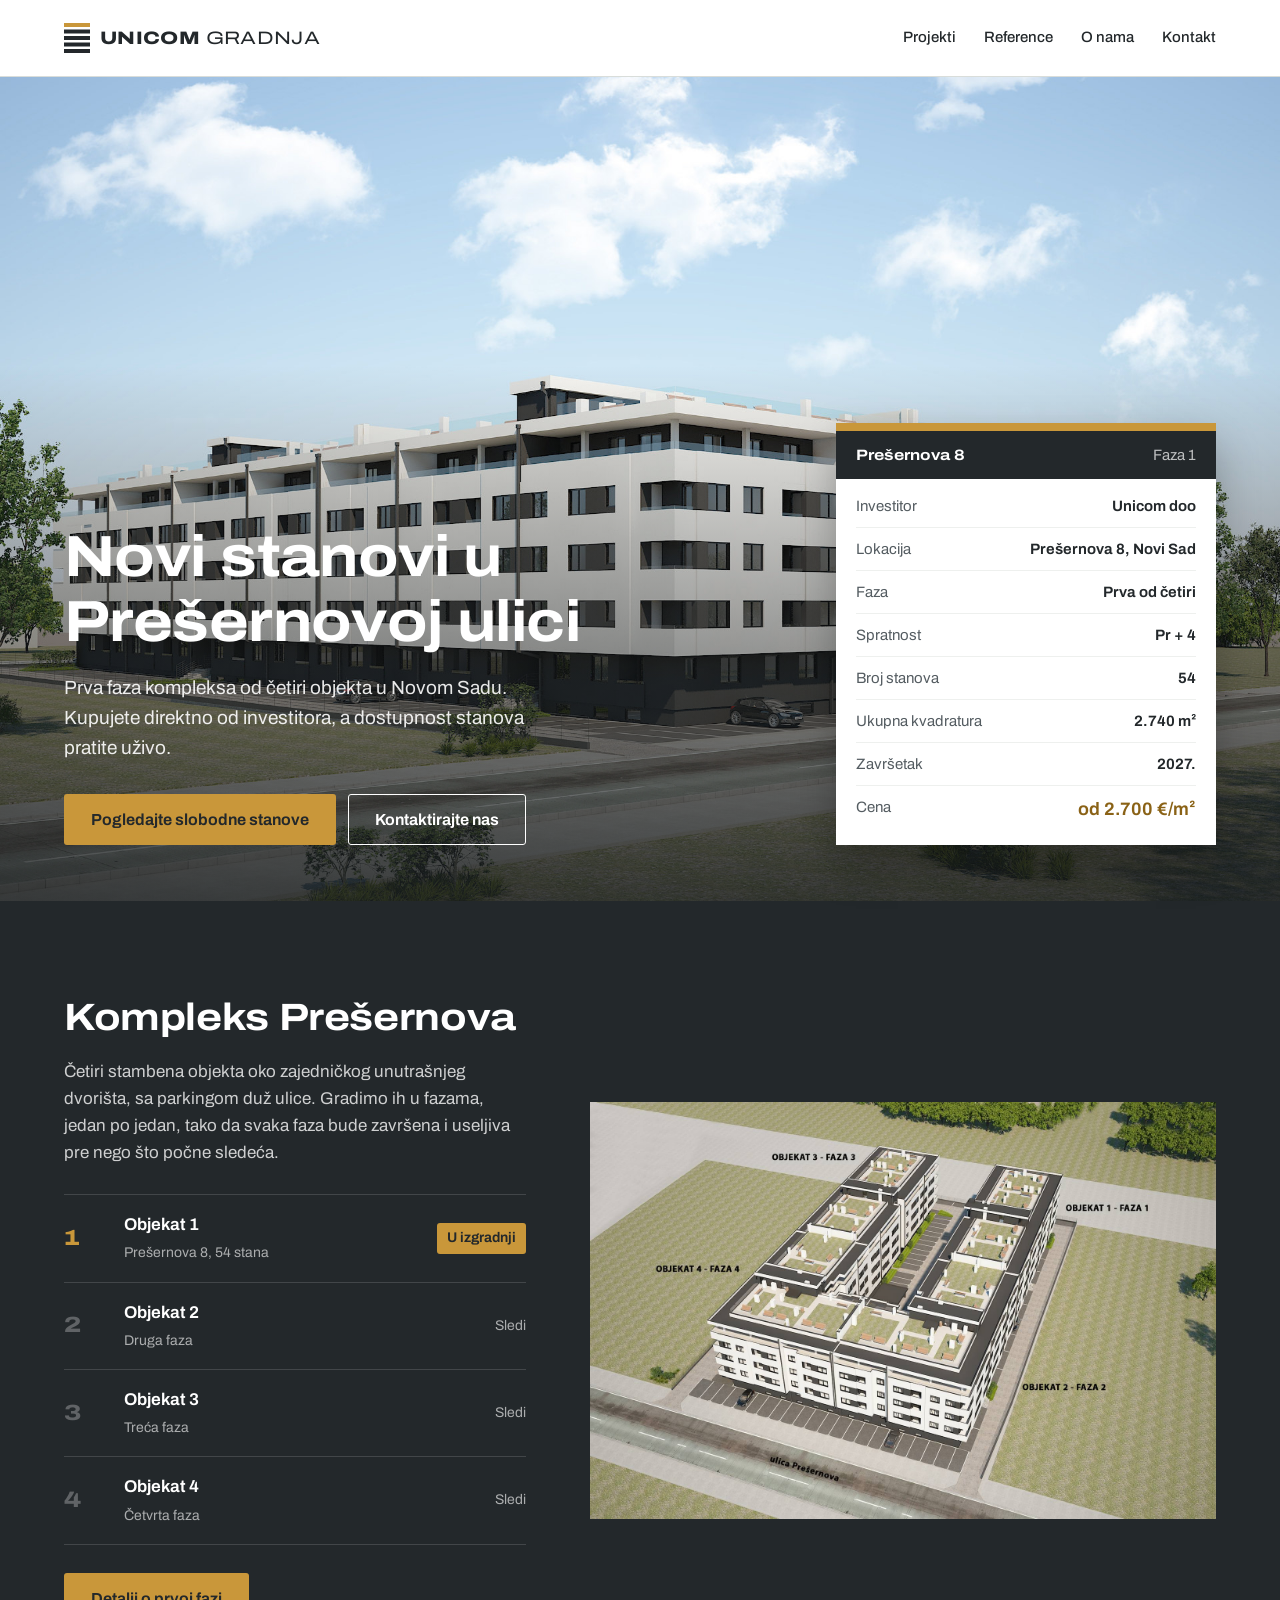
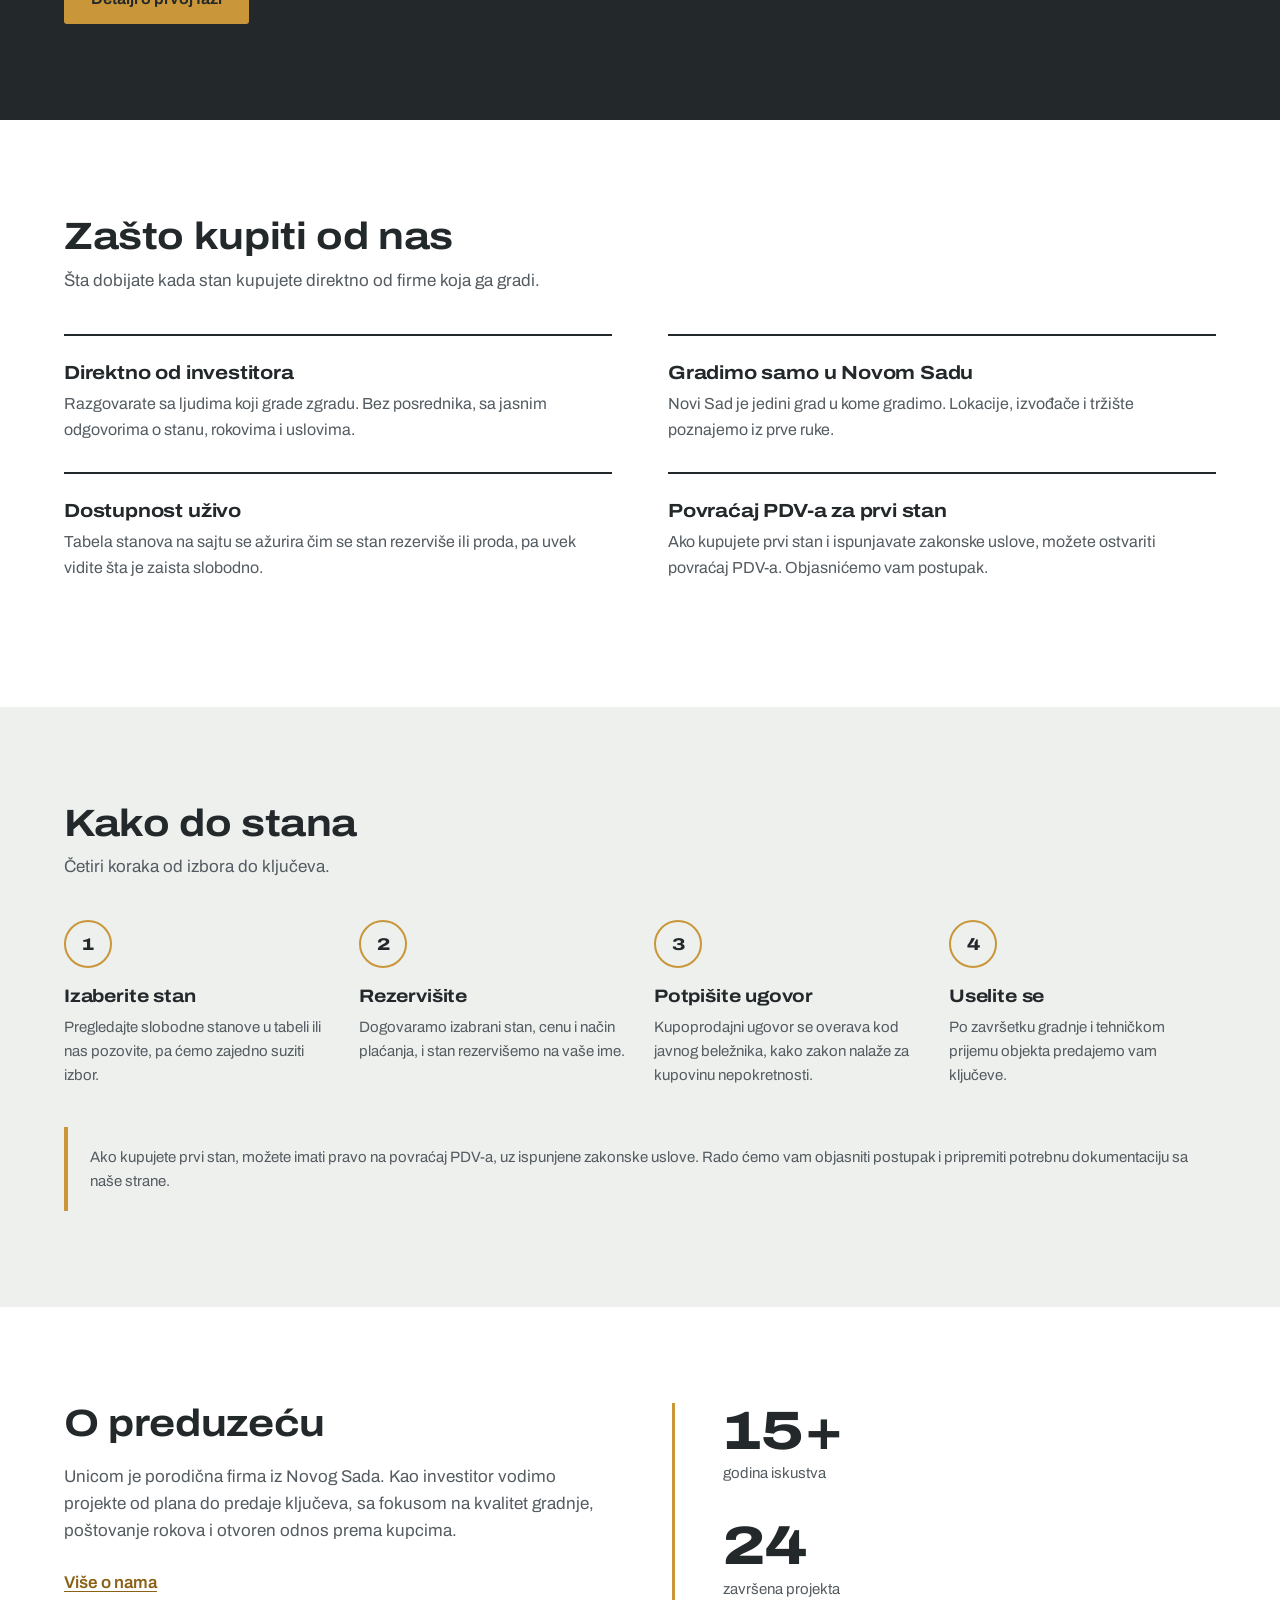
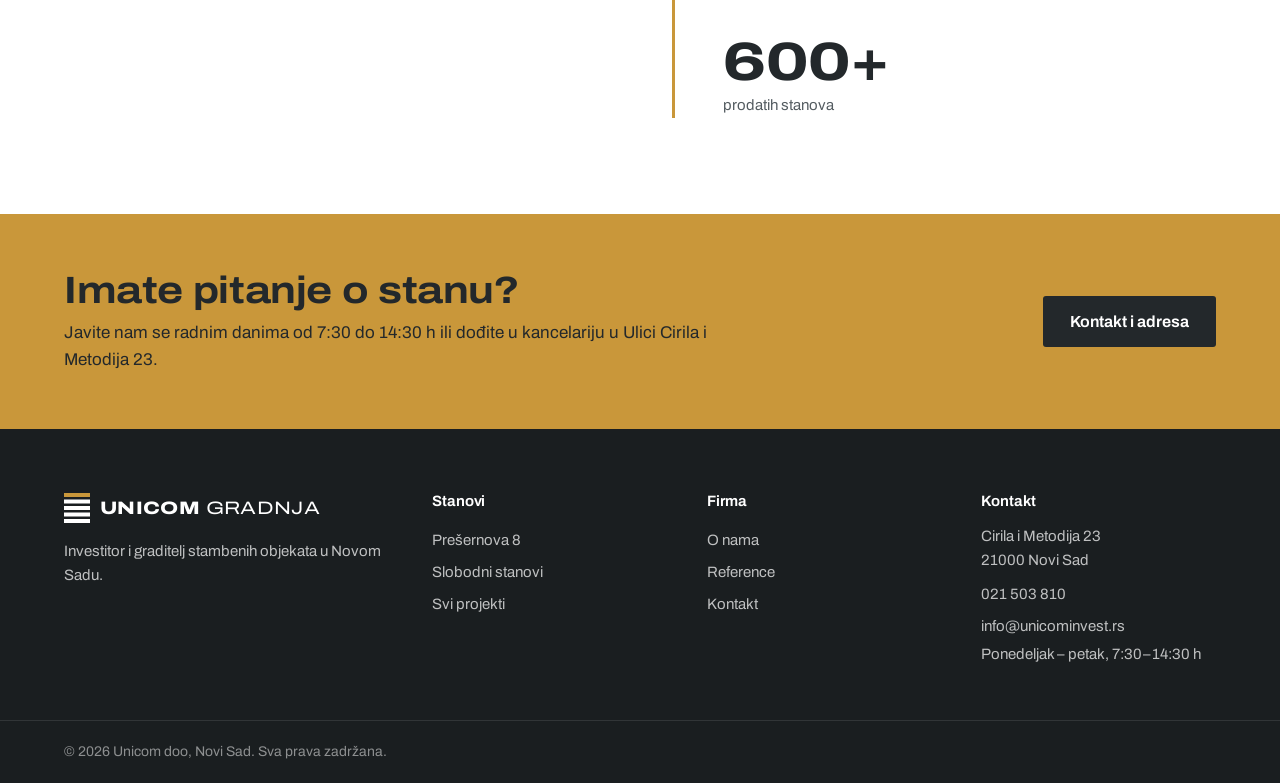
==== commit 6dfefa7a: "Video prezentacija, dugmad za poziv samo na mobilnom, tekst i radno vreme - Prešernova 8: dugme "Pog" ====
--- a/index.html
+++ b/index.html
@@ -17,7 +17,7 @@
 <meta property="og:locale" content="sr_RS">
 <link rel="icon" href="favicon.svg" type="image/svg+xml">
 <link rel="preload" href="fonts/archivo-latin.woff2" as="font" type="font/woff2" crossorigin>
-<link rel="stylesheet" href="css/style.css?v=22">
+<link rel="stylesheet" href="css/style.css?v=27">
 </head>
 <body>
 
@@ -31,8 +31,6 @@
       <a href="o-nama.html">O nama</a>
       <a href="kontakt.html">Kontakt</a>
     </nav>
-
-    <a href="tel:+38121503810" class="header-phone">021 503 810</a>
 
     <button class="nav-toggle" id="nav-toggle" aria-label="Otvori meni" aria-expanded="false" aria-controls="main-nav">
       <span></span><span></span><span></span>
@@ -49,7 +47,8 @@
       <p>Prva faza kompleksa od četiri objekta u Novom Sadu. Kupujete direktno od investitora, a dostupnost stanova pratite uživo.</p>
       <div class="btn-row">
         <a href="projekat.html#stanovi" class="btn btn-primary">Pogledajte slobodne stanove</a>
-        <a href="tel:+38121503810" class="btn btn-ghost">Pozovite 021 503 810</a>
+        <a href="tel:+38121503810" class="btn btn-ghost only-mobile">Pozovite 021 503 810</a>
+        <a href="kontakt.html" class="btn btn-ghost only-desktop">Kontaktirajte nas</a>
       </div>
     </div>
 
@@ -143,11 +142,12 @@
   <div class="container">
     <div>
       <h2>Imate pitanje o stanu?</h2>
-      <p>Pozovite nas radnim danima od 9 do 17 h ili dođite u kancelariju u Ulici Cirila i Metodija 23.</p>
+      <p>Javite nam se radnim danima od 7:30 do 14:30 h ili dođite u kancelariju u Ulici Cirila i Metodija 23.</p>
     </div>
     <div class="btn-row">
-      <a href="tel:+38121503810" class="btn btn-dark">Pozovite 021 503 810</a>
-      <a href="kontakt.html" class="btn btn-ghost">Kontakt i adresa</a>
+      <a href="tel:+38121503810" class="btn btn-dark only-mobile">Pozovite 021 503 810</a>
+      <a href="kontakt.html" class="btn btn-ghost only-mobile">Kontakt i adresa</a>
+      <a href="kontakt.html" class="btn btn-dark only-desktop">Kontakt i adresa</a>
     </div>
   </div>
 </section>
@@ -175,7 +175,7 @@
       <p>Cirila i Metodija 23<br>21000 Novi Sad</p>
       <a href="tel:+38121503810">021 503 810</a>
       <a href="mailto:info@unicominvest.rs">info@unicominvest.rs</a>
-      <p>Ponedeljak – petak, 9–17 h</p>
+      <p>Ponedeljak – petak, 7:30–14:30 h</p>
     </div>
   </div>
   <div class="footer-bottom">
--- a/css/style.css
+++ b/css/style.css
@@ -127,17 +127,6 @@
 .main-nav a:hover { border-bottom-color: var(--beton-tamni); }
 .main-nav a.active { border-bottom-color: var(--oker); }
 
-.header-phone {
-  font-weight: 600;
-  font-size: 15px;
-  padding: 10px 16px;
-  border: 1.5px solid var(--antracit);
-  border-radius: var(--radius);
-  white-space: nowrap;
-  transition: background 0.2s, color 0.2s;
-}
-.header-phone:hover { background: var(--antracit); color: var(--fasada); }
-
 .nav-toggle {
   display: none;
   flex-direction: column;
@@ -150,10 +139,6 @@
   cursor: pointer;
 }
 .nav-toggle span { display: block; width: 24px; height: 2px; background: var(--antracit); }
-
-@media (max-width: 900px) {
-  .header-phone { display: none; } /* na užem ekranu telefon je u donjoj traci / meniju */
-}
 
 @media (max-width: 720px) {
   :root { --header-h: 64px; }
@@ -703,3 +688,56 @@
   .mobile-bar .btn { padding: 13px 10px; font-size: 15px; }
   body { padding-bottom: 76px; }
 }
+
+
+/* ==========================================================================
+   PROJEKAT — Video prezentacija (dugme na galeriji + prozor sa videom)
+   ========================================================================== */
+.slider-video-btn {
+  position: absolute; z-index: 3; left: 18px; bottom: 14px;
+  display: inline-flex; align-items: center; gap: 10px;
+  padding: 10px 18px 10px 12px; border: none; border-radius: 999px;
+  background: var(--oker); color: var(--antracit);
+  font-family: inherit; font-weight: 650; font-size: 15px; cursor: pointer;
+  box-shadow: 0 2px 10px rgba(0,0,0,0.25); transition: background 0.2s;
+}
+.slider-video-btn:hover { background: #d8a84d; }
+.play-icon {
+  width: 26px; height: 26px; border-radius: 50%; background: var(--antracit);
+  position: relative; flex-shrink: 0;
+}
+.play-icon::after {
+  content: ''; position: absolute; left: 10px; top: 7px;
+  border-style: solid; border-width: 6px 0 6px 9px;
+  border-color: transparent transparent transparent var(--oker);
+}
+@media (max-width: 720px) {
+  .slider-video-btn { left: 12px; bottom: 10px; font-size: 14px; padding: 8px 14px 8px 9px; }
+  .slider.gallery .slider-dots { left: auto; right: 64px; transform: none; }
+}
+
+.video-modal { padding: 24px; }
+.video-box { position: relative; width: 100%; max-width: 1100px; background: var(--antracit-dublji); border-top: 8px solid var(--oker); }
+.video-box video { display: block; width: 100%; max-height: calc(90vh - 20px); aspect-ratio: 16 / 9; background: #000; }
+.video-close { top: -54px; right: 0; color: var(--fasada); font-size: 38px; }
+@media (max-width: 720px) {
+  .video-modal { padding: 12px; }
+  .video-close { top: -48px; }
+}
+
+
+/* ==========================================================================
+   SVE STRANICE — Dugmad "Pozovite" samo na mobilnom
+   Na računaru i tabletu poziv nema smisla: umesto dugmeta "Pozovite" stoji
+   link ka stranici Kontakt (.only-desktop), a broj telefona (footer, kontakt
+   strana) ostaje vidljiv kao običan tekst, bez klika.
+   "Mobilni" = uzak ekran (do 720px) ili telefon položen vodoravno.
+   ========================================================================== */
+.only-mobile { display: none !important; }
+a[href^="tel:"] { pointer-events: none; cursor: text; text-decoration: none !important; }
+@media (max-width: 720px), (pointer: coarse) and (max-height: 500px) {
+  .only-mobile { display: inline-flex !important; }
+  .only-desktop { display: none !important; }
+  a[href^="tel:"] { pointer-events: auto; cursor: pointer; }
+  .contact-item a.value[href^="tel:"] { text-decoration: underline !important; }
+}
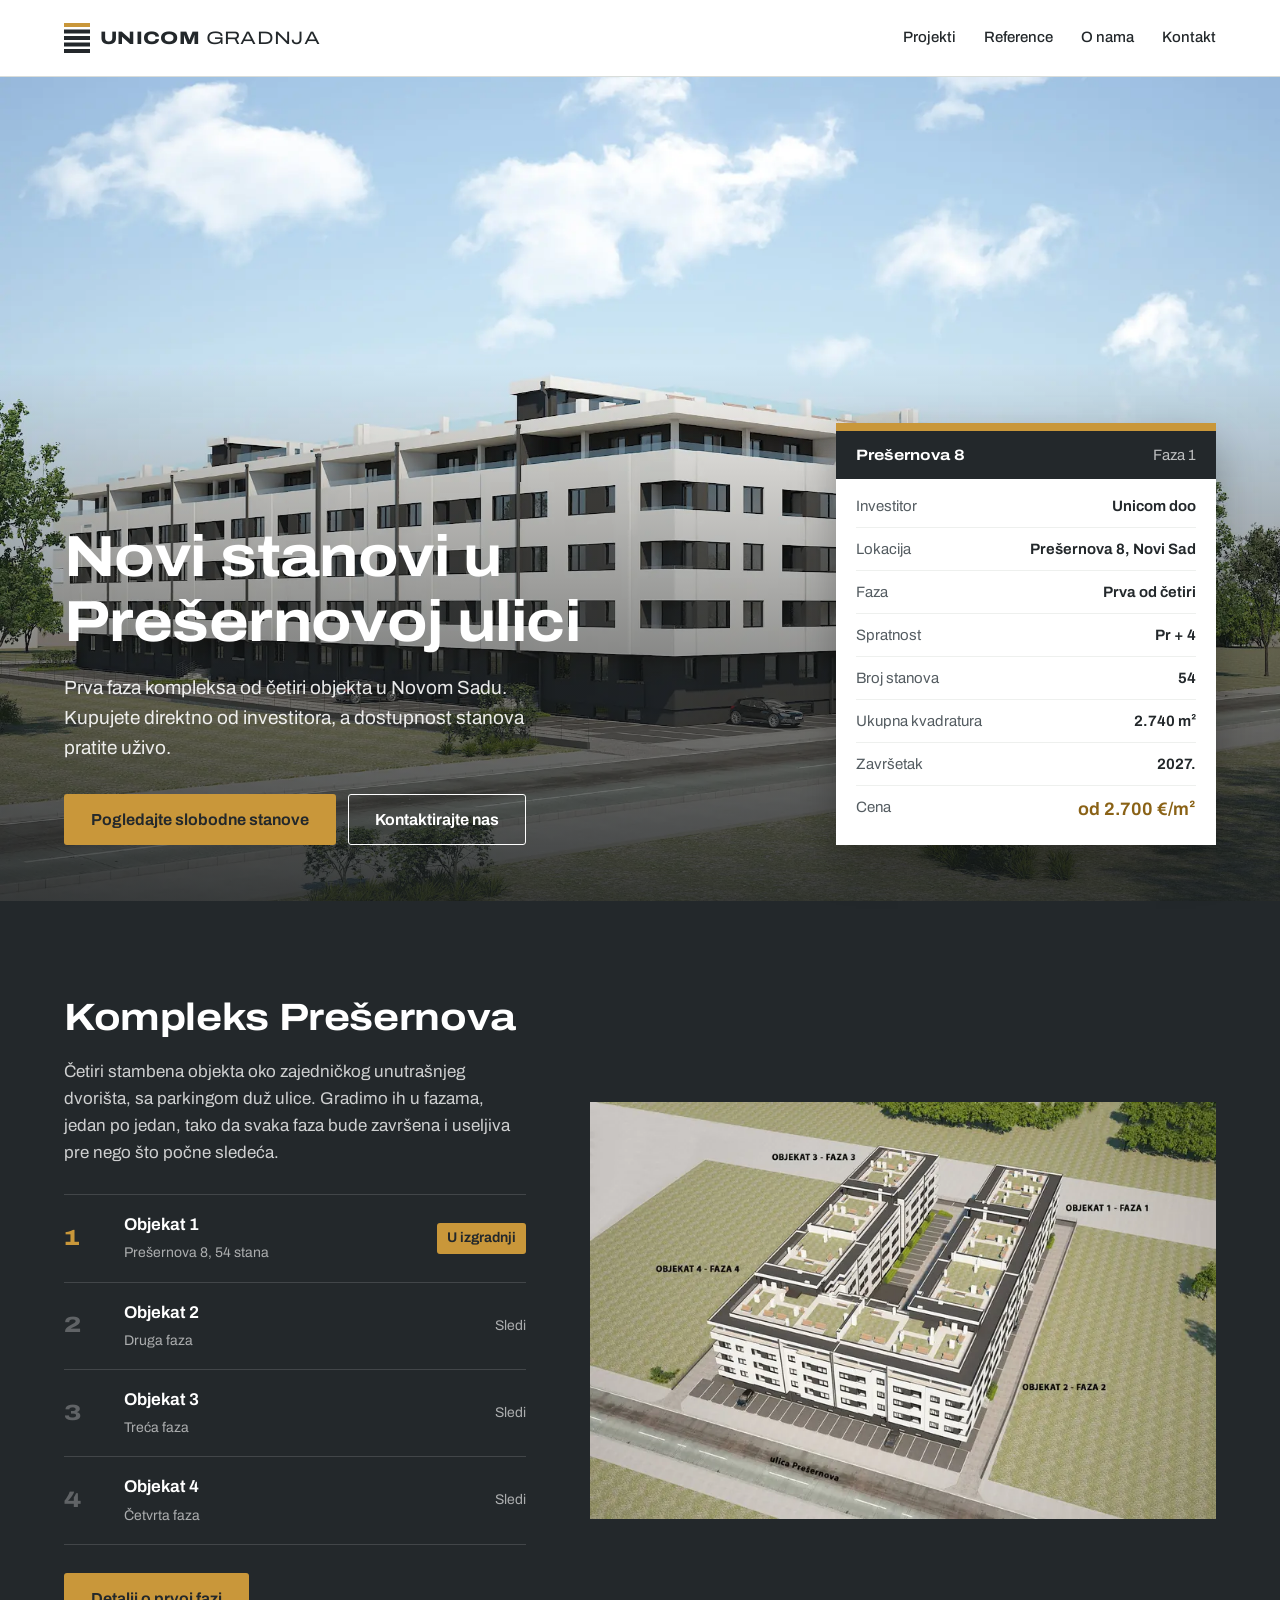
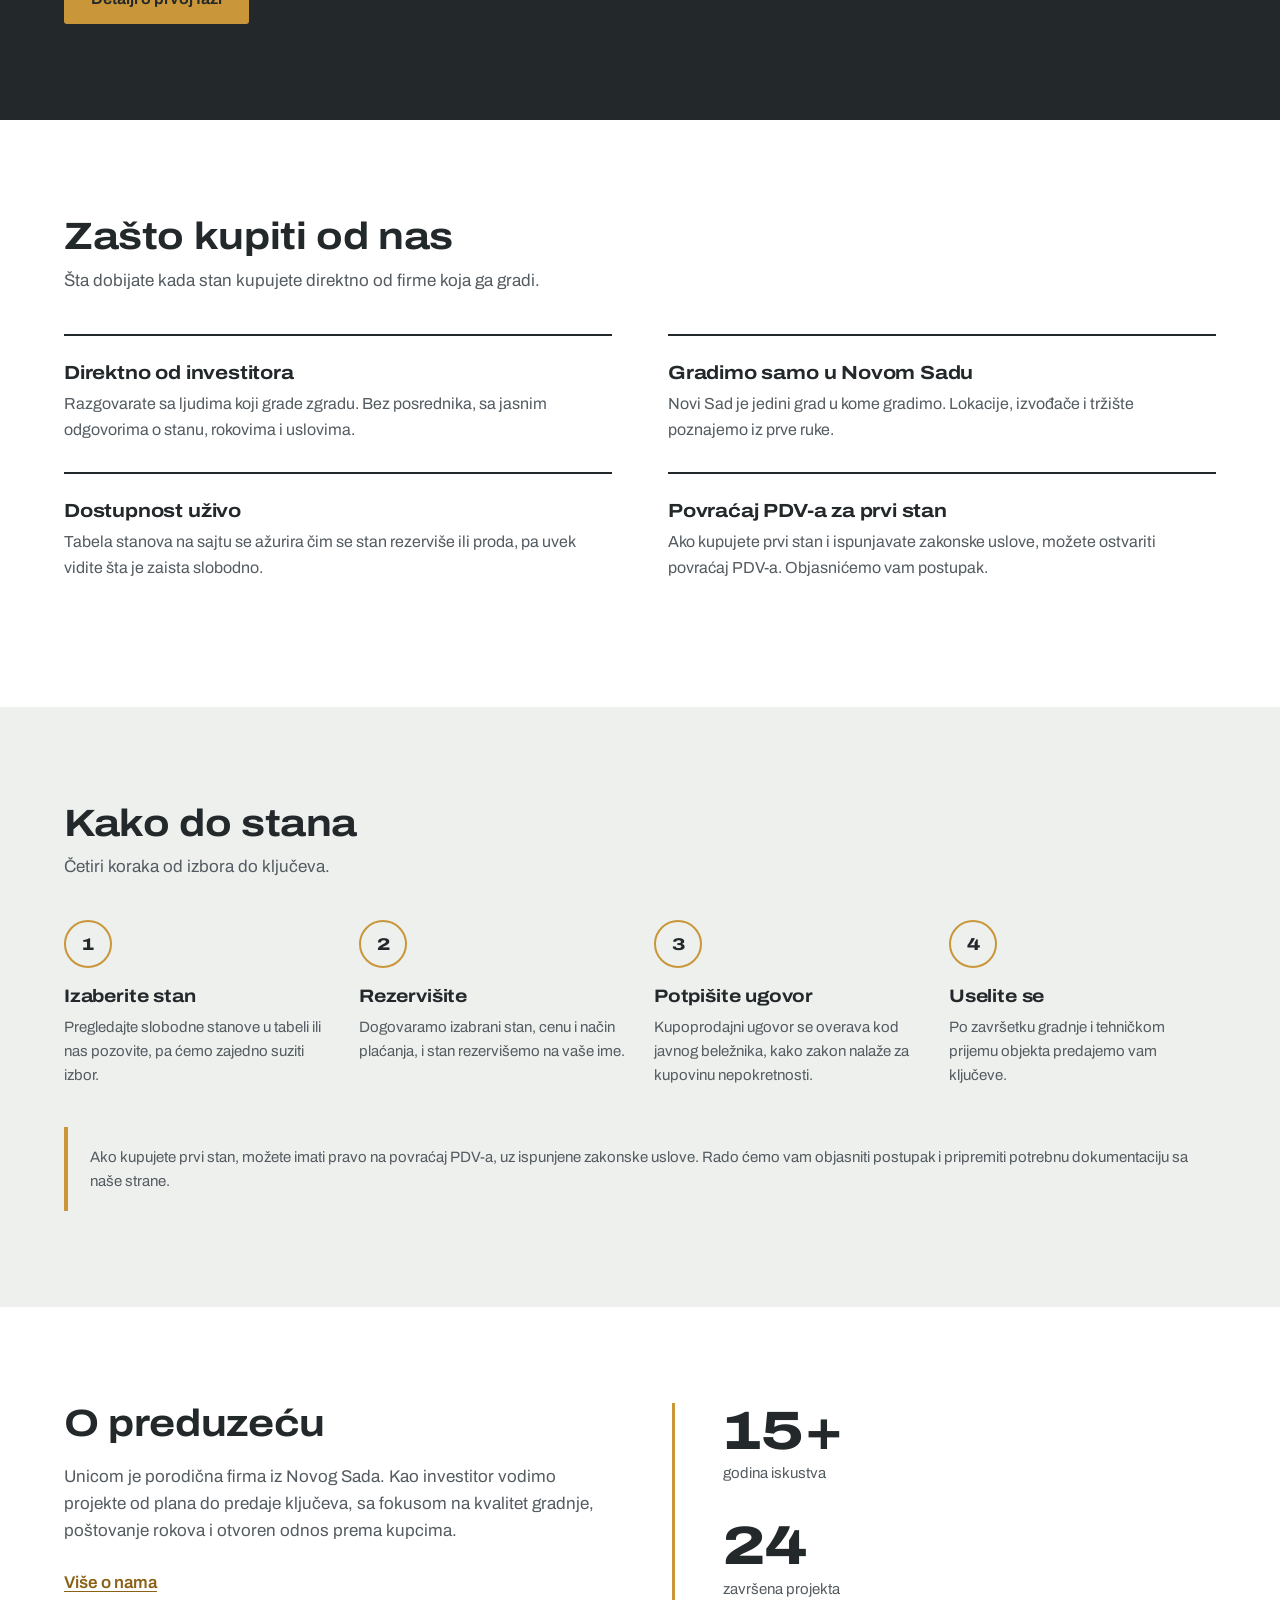
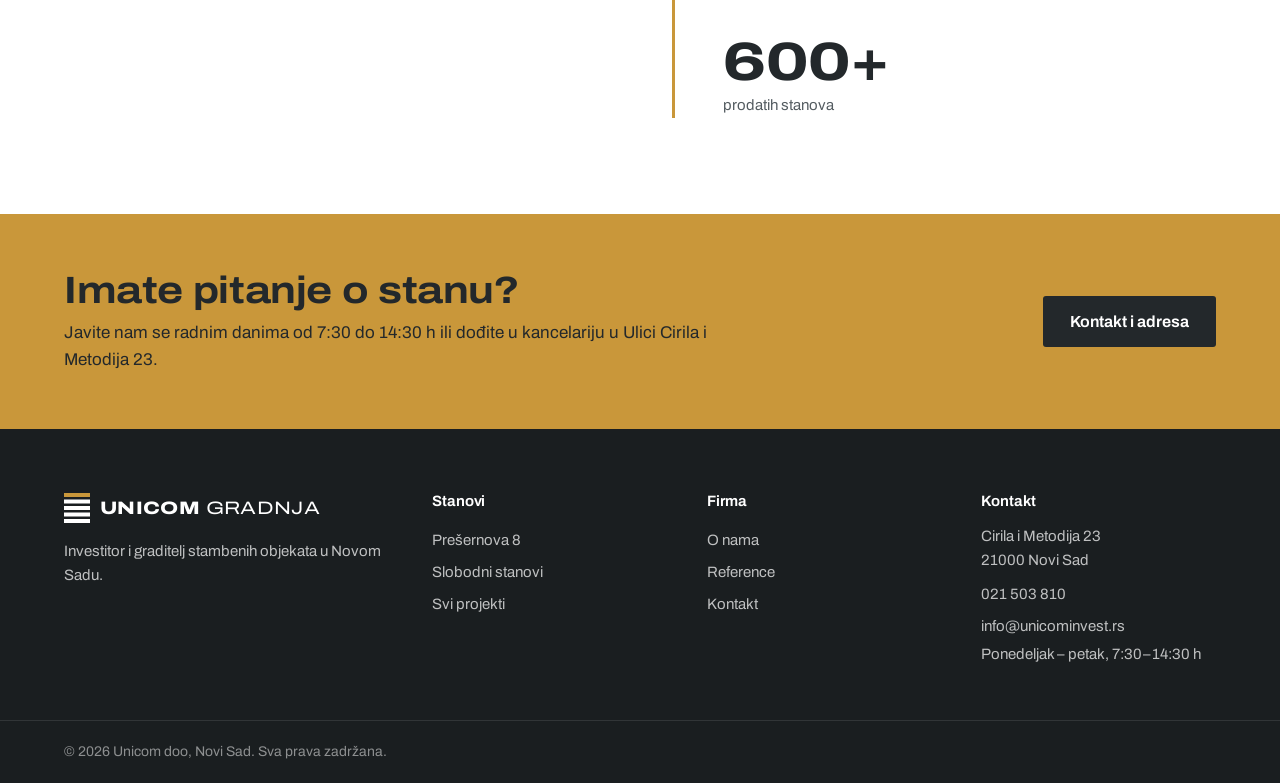
==== commit c03f3879: "Reference galerija, brži sajt (WebP, lazy slajder, mapa na klik) - Reference: galerija 15 fotografij" ====
--- a/index.html
+++ b/index.html
@@ -17,7 +17,9 @@
 <meta property="og:locale" content="sr_RS">
 <link rel="icon" href="favicon.svg" type="image/svg+xml">
 <link rel="preload" href="fonts/archivo-latin.woff2" as="font" type="font/woff2" crossorigin>
-<link rel="stylesheet" href="css/style.css?v=27">
+<link rel="preload" href="images/presernova-4/hero.webp" as="image" media="(min-width: 901px)">
+<link rel="preload" href="images/presernova-4/hero-mala.webp" as="image" media="(max-width: 900px)">
+<link rel="stylesheet" href="css/style.css?v=30">
 </head>
 <body>
 
@@ -39,8 +41,8 @@
 </header>
 
 <main>
-<section class="hero" style="background-image:url('images/presernova-4/hero.jpg')">
-  <div class="hero-photo" style="background-image:url('images/presernova-4/hero.jpg')" role="img" aria-label="Render stambenog kompleksa u Prešernovoj ulici"></div>
+<section class="hero" style="background-image:url('images/presernova-4/hero.webp')">
+  <div class="hero-photo" style="background-image:url('images/presernova-4/hero-mala.webp')" role="img" aria-label="Render stambenog kompleksa u Prešernovoj ulici"></div>
   <div class="container hero-inner">
     <div class="hero-text">
       <h1>Novi stanovi u Prešernovoj ulici</h1>
@@ -82,7 +84,7 @@
       <div class="btn-row"><a href="projekat.html" class="btn btn-primary">Detalji o prvoj fazi</a></div>
     </div>
     <div class="split-media">
-      <img src="images/presernova-4/9.jpg" alt="Pogled iz vazduha na kompleks Prešernova: četiri objekta oko unutrašnjeg dvorišta" loading="lazy" width="1600" height="1066">
+      <img src="images/presernova-4/9-srednja.webp" srcset="images/presernova-4/9-mala.webp 800w, images/presernova-4/9-srednja.webp 1200w, images/presernova-4/9.webp 1600w" sizes="(max-width: 900px) 100vw, 640px" alt="Pogled iz vazduha na kompleks Prešernova: četiri objekta oko unutrašnjeg dvorišta" loading="lazy" width="1600" height="1066">
     </div>
   </div>
 </section>
@@ -191,6 +193,6 @@
   <a href="projekat.html#stanovi" class="btn btn-primary">Slobodni stanovi</a>
 </div>
 
-<script src="js/script.js?v=18"></script>
+<script src="js/script.js?v=22"></script>
 </body>
 </html>
--- a/css/style.css
+++ b/css/style.css
@@ -567,6 +567,14 @@
    ========================================================================== */
 .map-wrap { border: 1px solid var(--beton-tamni); height: 420px; background: var(--beton); }
 .map-wrap iframe { width: 100%; height: 100%; border: 0; display: block; }
+.map-facade { width: 100%; height: 100%; border: 0; display: flex; flex-direction: column; align-items: center; justify-content: center; gap: 14px; cursor: pointer; font: inherit; color: var(--antracit);
+  background-color: var(--beton);
+  background-image: linear-gradient(var(--beton-tamni) 1px, transparent 1px), linear-gradient(90deg, var(--beton-tamni) 1px, transparent 1px);
+  background-size: 48px 48px; }
+.map-facade strong { font-size: 17px; background: var(--fasada); padding: 4px 10px; }
+.map-facade:hover .btn-dark { background: #3a4246; }
+.map-pin { width: 34px; height: 34px; background: var(--oker); border-radius: 50% 50% 50% 0; transform: rotate(-45deg); position: relative; box-shadow: 0 3px 8px rgba(0,0,0,0.2); }
+.map-pin::after { content: ''; position: absolute; inset: 11px; border-radius: 50%; background: var(--antracit); }
 @media (max-width: 720px) { .map-wrap { height: 300px; } }
 
 /* ==========================================================================
@@ -610,12 +618,26 @@
 .gallery-meta-row p { color: var(--grafit); font-size: 15px; }
 .gallery-stats { display: flex; gap: 32px; font-size: 14px; color: var(--grafit); }
 .gallery-stats strong { display: block; font-size: 20px; color: var(--antracit); font-stretch: 115%; }
-.gallery-grid { display: grid; grid-template-columns: repeat(3, 1fr); grid-auto-rows: 220px; gap: 12px; }
+.gallery-grid { display: grid; grid-template-columns: repeat(3, 1fr); grid-auto-rows: 240px; gap: 12px; }
 .gallery-grid .gallery-img:first-child { grid-column: span 2; grid-row: span 2; }
-@media (max-width: 900px) { .gallery-grid { grid-template-columns: repeat(2, 1fr); grid-auto-rows: 180px; } }
-@media (max-width: 560px) { .gallery-grid { grid-template-columns: 1fr; grid-auto-rows: 220px; } .gallery-grid .gallery-img:first-child { grid-column: auto; grid-row: auto; } }
-.gallery-img { background-size: cover; background-position: center; cursor: zoom-in; transition: opacity 0.2s; }
-.gallery-img:hover { opacity: 0.88; }
+@media (max-width: 900px) { .gallery-grid { grid-template-columns: repeat(2, 1fr); grid-auto-rows: 190px; } }
+@media (max-width: 560px) { .gallery-grid { grid-template-columns: 1fr 1fr; grid-auto-rows: 130px; gap: 8px; } }
+.gallery-img { position: relative; display: block; padding: 0; border: none; overflow: hidden; background: var(--beton) center / cover no-repeat; cursor: zoom-in; font: inherit; }
+.gallery-img img { width: 100%; height: 100%; object-fit: cover; display: block; transition: transform 0.5s ease; }
+.gallery-img:hover img { transform: scale(1.04); }
+.gallery-img:focus-visible { outline: 3px solid var(--oker); outline-offset: 2px; }
+.gallery-caption { position: absolute; left: 0; right: 0; bottom: 0; padding: 28px 14px 12px; text-align: left; font-size: 14px; font-weight: 600; color: var(--fasada); background: linear-gradient(180deg, transparent, rgba(0,0,0,0.6)); opacity: 0; transform: translateY(6px); transition: opacity 0.25s, transform 0.25s; }
+.gallery-img:hover .gallery-caption, .gallery-img:focus-visible .gallery-caption { opacity: 1; transform: none; }
+@media (hover: none) { .gallery-caption { display: none; } }
+
+/* Detalji izvedbe ispod galerije */
+.finish-list { margin-top: 56px; padding: 32px 36px; background: var(--beton); border-left: 6px solid var(--oker); }
+.finish-list h2 { font-size: 24px; margin-bottom: 8px; }
+.finish-note { color: var(--grafit); margin-bottom: 20px; }
+.finish-list ul { list-style: none; display: grid; grid-template-columns: repeat(2, 1fr); gap: 10px 40px; }
+.finish-list li { position: relative; padding-left: 22px; color: var(--tekst); }
+.finish-list li::before { content: ''; position: absolute; left: 0; top: 0.55em; width: 10px; height: 10px; background: var(--oker); }
+@media (max-width: 720px) { .finish-list { padding: 24px 20px; margin-top: 40px; } .finish-list ul { grid-template-columns: 1fr; } }
 
 /* Poruka dok galerija referenci nema nijednu sliku — sama nestaje
    čim se u #reference-gallery doda prva .gallery-img */
@@ -644,7 +666,11 @@
 .modal-actions { display: flex; gap: 10px; flex-wrap: wrap; }
 .modal-actions .btn { flex: 1 1 220px; } /* oba dugmeta iste visine i širine */
 
-.lightbox-image { max-width: 96vw; max-height: 92vh; display: block; }
+.lightbox-modal { background: rgba(20,23,25,0.94); }
+.lightbox-image { max-width: 92vw; max-height: 84vh; display: block; box-shadow: 0 10px 40px rgba(0,0,0,0.5); user-select: none; }
+.lightbox-info { position: fixed; left: 0; right: 0; bottom: 18px; display: flex; justify-content: center; gap: 18px; color: rgba(255,255,255,0.85); font-size: 15px; pointer-events: none; }
+.lightbox-info #lightbox-caption { font-weight: 600; }
+.lightbox-info #lightbox-counter { color: rgba(255,255,255,0.6); font-variant-numeric: tabular-nums; }
 .lightbox-close, .lightbox-arrow { position: fixed; z-index: 201; border: none; border-radius: 50%; background: rgba(255,255,255,0.16); color: var(--fasada); cursor: pointer; }
 .lightbox-close { top: 20px; right: 20px; width: 46px; height: 46px; font-size: 26px; line-height: 1; }
 .lightbox-arrow { top: 50%; transform: translateY(-50%); width: 52px; height: 52px; font-size: 18px; }
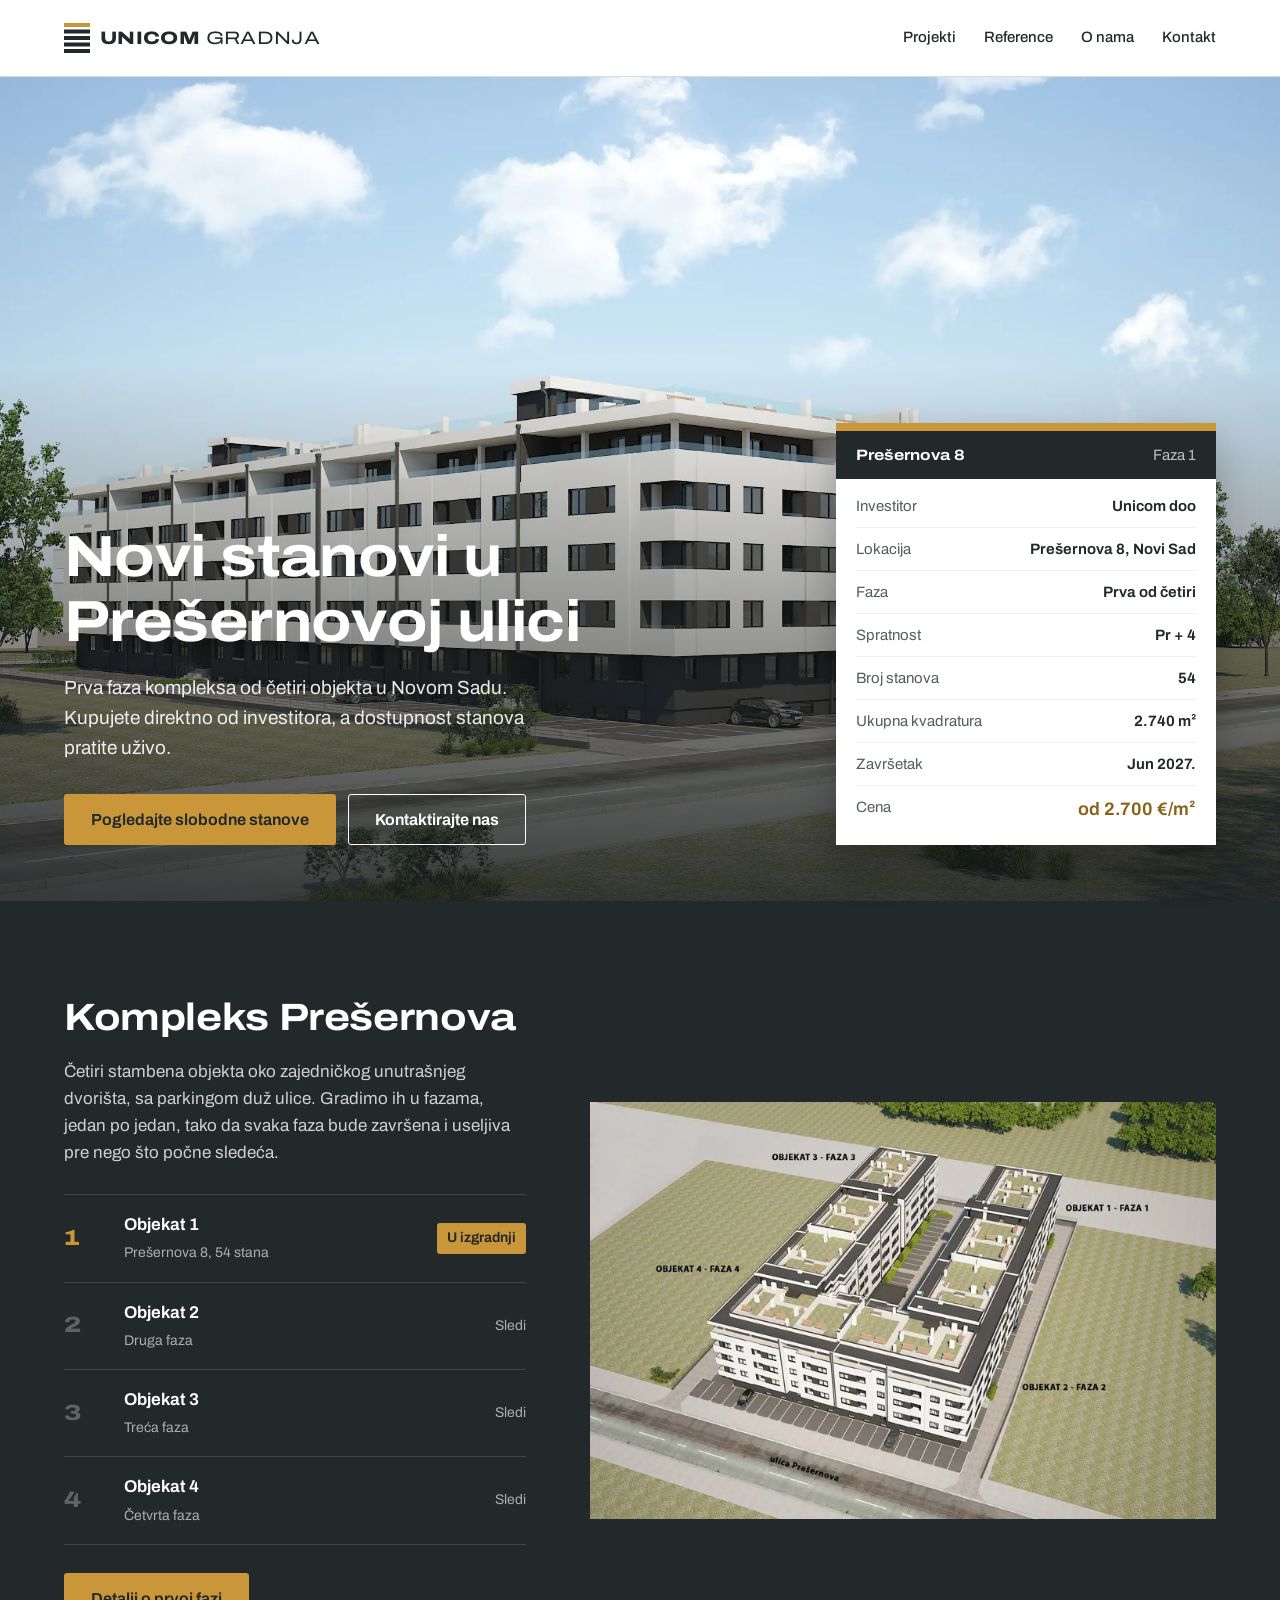
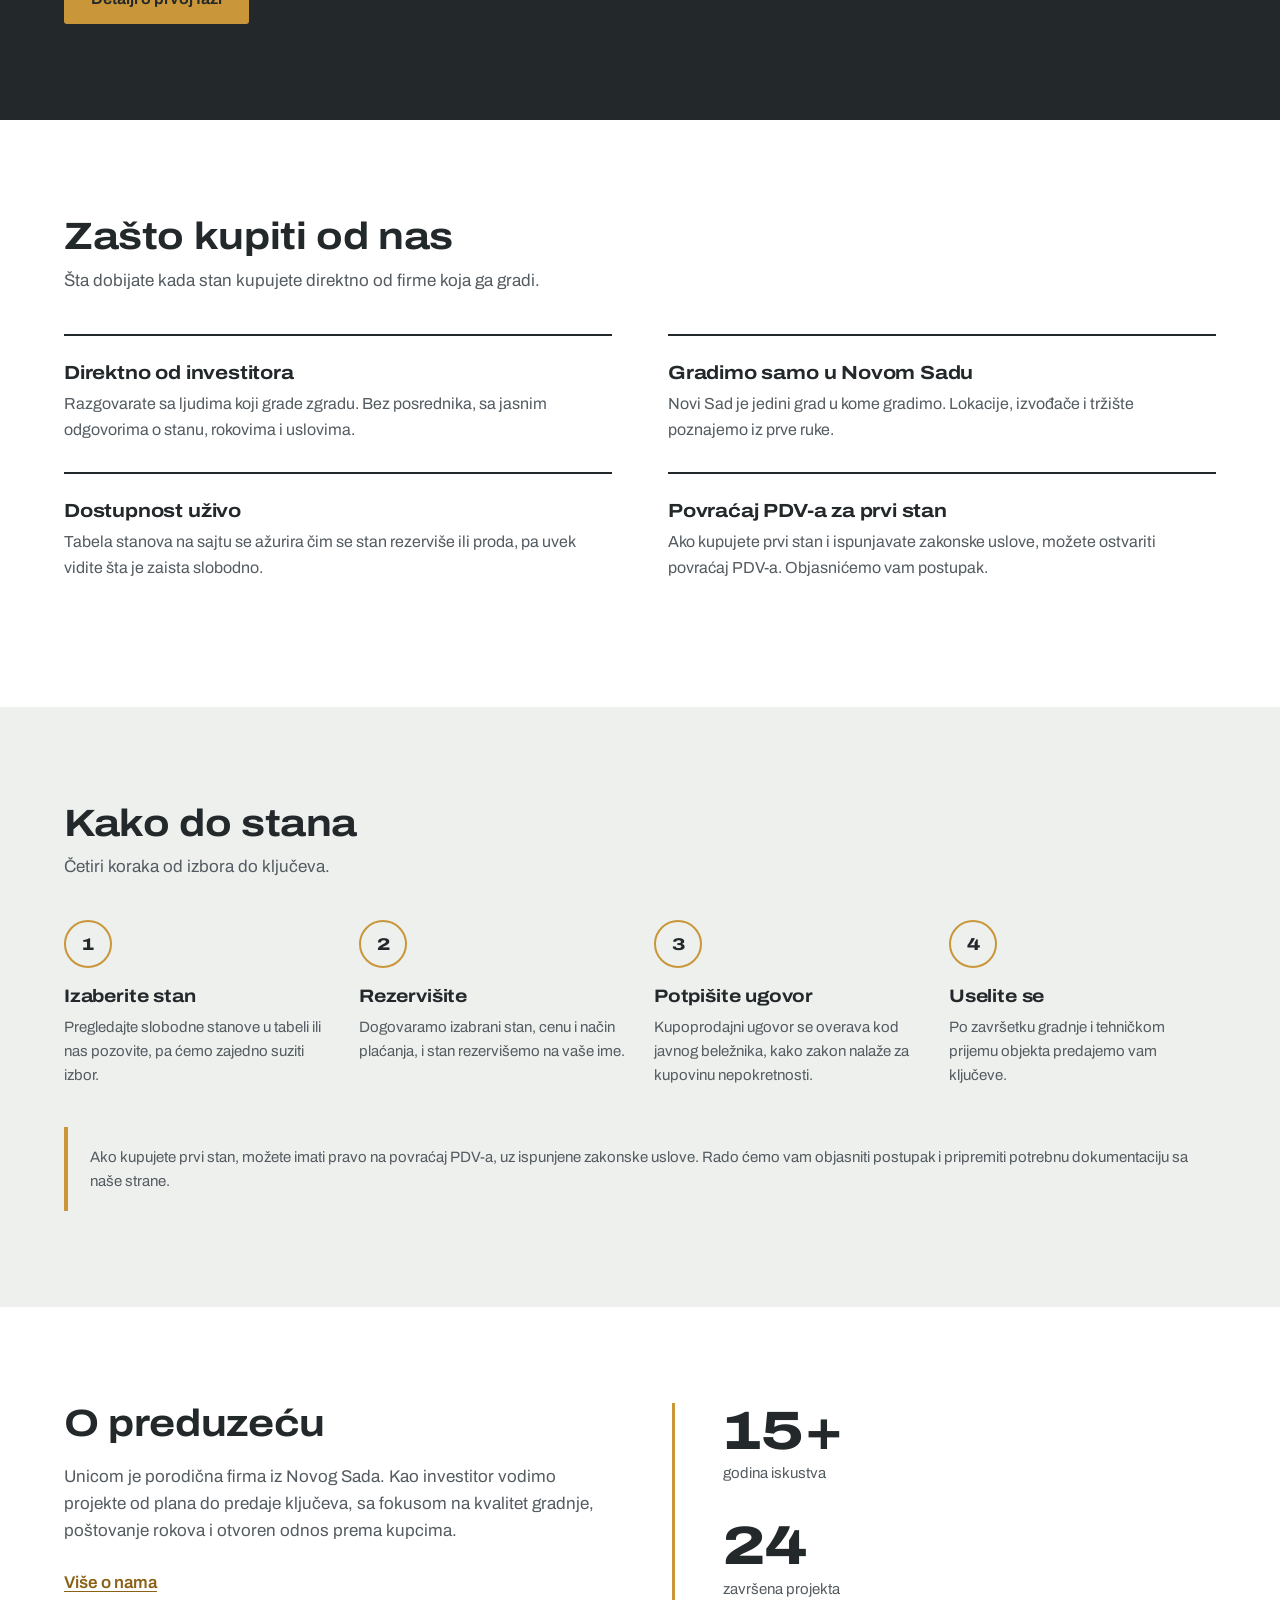
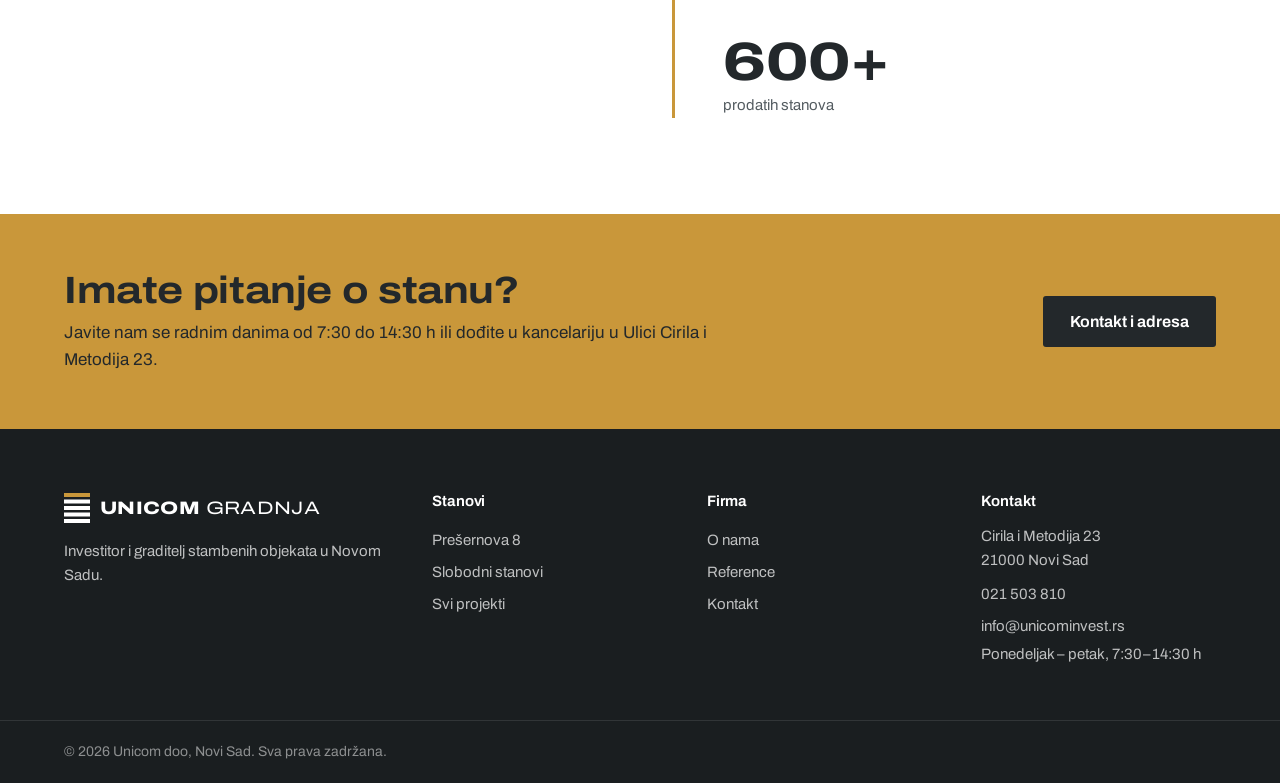
==== commit c7d607cb: "Dugme "Na vrh", rok završetka jun 2027 - Dugme "Na vrh" na svim stranama (pojavi se pri skrolovanju;" ====
--- a/index.html
+++ b/index.html
@@ -4,14 +4,14 @@
 <meta charset="UTF-8">
 <meta name="viewport" content="width=device-width, initial-scale=1.0">
 <title>Unicom Gradnja | Novi stanovi u Prešernovoj ulici, Novi Sad</title>
-<meta name="description" content="Stanovi u izgradnji direktno od investitora: Prešernova 8, Novi Sad. 54 stana, Pr + 4, završetak 2027, cena od 2.700 €/m².">
+<meta name="description" content="Stanovi u izgradnji direktno od investitora: Prešernova 8, Novi Sad. 54 stana, Pr + 4, završetak jun 2027, cena od 2.700 €/m².">
 <meta name="theme-color" content="#23282b">
 <!-- Kako izgleda link kad se podeli (Viber, Facebook, WhatsApp...).
      Kad proradi domen, zameni https://gottsteinedi.github.io/unicom-invest/ sa https://unicomgradnja.rs/ -->
 <meta property="og:type" content="website">
 <meta property="og:site_name" content="Unicom Gradnja">
 <meta property="og:title" content="Unicom Gradnja | Novi stanovi u Prešernovoj ulici, Novi Sad">
-<meta property="og:description" content="Stanovi u izgradnji direktno od investitora: Prešernova 8, Novi Sad. 54 stana, Pr + 4, završetak 2027, cena od 2.700 €/m².">
+<meta property="og:description" content="Stanovi u izgradnji direktno od investitora: Prešernova 8, Novi Sad. 54 stana, Pr + 4, završetak jun 2027, cena od 2.700 €/m².">
 <meta property="og:image" content="https://gottsteinedi.github.io/unicom-invest/images/presernova-4/hero.jpg">
 <meta property="og:url" content="https://gottsteinedi.github.io/unicom-invest/">
 <meta property="og:locale" content="sr_RS">
@@ -19,7 +19,7 @@
 <link rel="preload" href="fonts/archivo-latin.woff2" as="font" type="font/woff2" crossorigin>
 <link rel="preload" href="images/presernova-4/hero.webp" as="image" media="(min-width: 901px)">
 <link rel="preload" href="images/presernova-4/hero-mala.webp" as="image" media="(max-width: 900px)">
-<link rel="stylesheet" href="css/style.css?v=30">
+<link rel="stylesheet" href="css/style.css?v=32">
 </head>
 <body>
 
@@ -63,7 +63,7 @@
         <div><dt>Spratnost</dt><dd>Pr + 4</dd></div>
         <div><dt>Broj stanova</dt><dd>54</dd></div>
         <div><dt>Ukupna kvadratura</dt><dd>2.740 m²</dd></div>
-        <div><dt>Završetak</dt><dd>2027.</dd></div>
+        <div><dt>Završetak</dt><dd>Jun 2027.</dd></div>
         <div class="board-price"><dt>Cena</dt><dd>od 2.700 €/m²</dd></div>
       </dl>
     </aside>
@@ -193,6 +193,6 @@
   <a href="projekat.html#stanovi" class="btn btn-primary">Slobodni stanovi</a>
 </div>
 
-<script src="js/script.js?v=22"></script>
+<script src="js/script.js?v=23"></script>
 </body>
 </html>
--- a/css/style.css
+++ b/css/style.css
@@ -632,8 +632,7 @@
 
 /* Detalji izvedbe ispod galerije */
 .finish-list { margin-top: 56px; padding: 32px 36px; background: var(--beton); border-left: 6px solid var(--oker); }
-.finish-list h2 { font-size: 24px; margin-bottom: 8px; }
-.finish-note { color: var(--grafit); margin-bottom: 20px; }
+.finish-list h2 { font-size: 24px; margin-bottom: 16px; }
 .finish-list ul { list-style: none; display: grid; grid-template-columns: repeat(2, 1fr); gap: 10px 40px; }
 .finish-list li { position: relative; padding-left: 22px; color: var(--tekst); }
 .finish-list li::before { content: ''; position: absolute; left: 0; top: 0.55em; width: 10px; height: 10px; background: var(--oker); }
@@ -767,3 +766,26 @@
   a[href^="tel:"] { pointer-events: auto; cursor: pointer; }
   .contact-item a.value[href^="tel:"] { text-decoration: underline !important; }
 }
+
+
+/* ==========================================================================
+   SVE STRANICE — dugme "Na vrh"
+   ========================================================================== */
+.to-top {
+  position: fixed; right: 24px; bottom: 24px; z-index: 95;
+  width: 48px; height: 48px; border-radius: 50%; border: none; cursor: pointer;
+  display: flex; align-items: center; justify-content: center;
+  background: var(--antracit); color: var(--fasada);
+  box-shadow: 0 4px 14px rgba(0,0,0,0.22);
+  opacity: 0; visibility: hidden; transform: translateY(12px);
+  transition: opacity 0.25s, transform 0.25s, visibility 0.25s, background 0.2s;
+}
+.to-top.is-visible { opacity: 1; visibility: visible; transform: none; }
+.to-top:hover { background: var(--oker); color: var(--antracit); }
+.to-top:focus-visible { outline: 3px solid var(--oker); outline-offset: 3px; }
+/* na telefonu iznad donje trake sa dugmadima */
+@media (max-width: 720px) {
+  .to-top { right: 14px; bottom: calc(84px + env(safe-area-inset-bottom)); width: 44px; height: 44px; }
+}
+/* da ne stoji preko otvorenog videa / uvećane slike */
+body:has(.modal.open) .to-top { display: none; }
